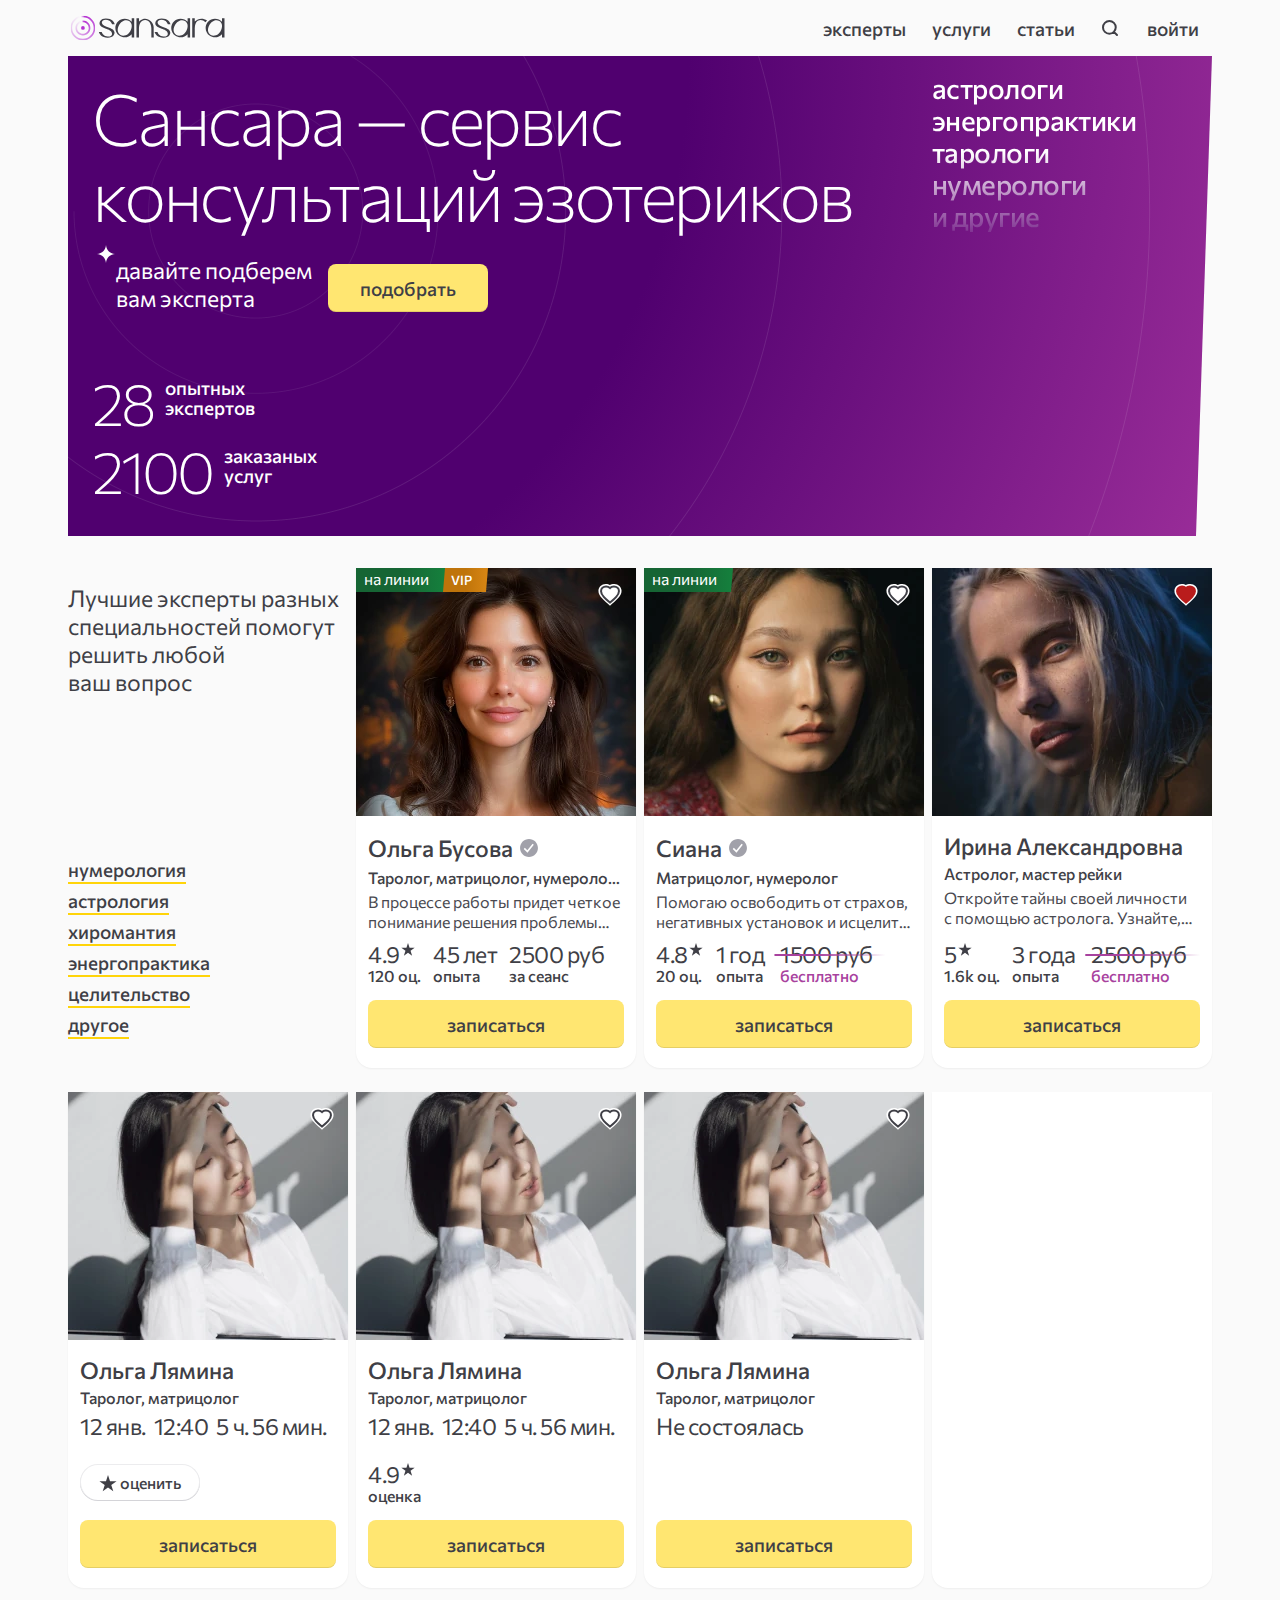
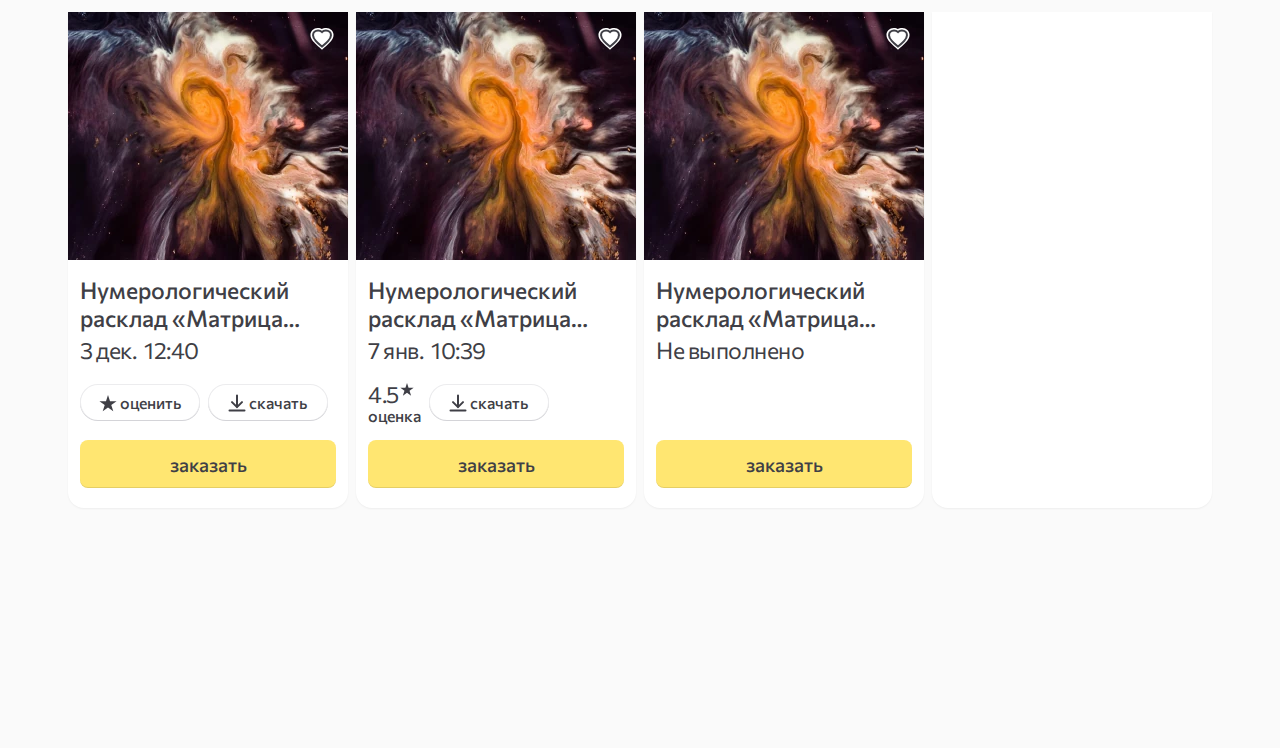
==== index.html @ cf4a1676 "Stable" ====
<!DOCTYPE html>
<html lang="ru">

<head>
  <meta charset="UTF-8">
  <meta name="viewport" content="width=device-width, initial-scale=1.0">
  <title>Sansara</title>
  <link rel="icon" type="image/x-icon" href="favicon.png" />
  <link rel="preload" href="fonts/commissioner_cyrillic-latin_200.woff2" as="font" type="font/woff2"
    crossorigin>
  <link rel="preload" href="fonts/commissioner_cyrillic-latin_300.woff2" as="font" type="font/woff2"
    crossorigin>
  <link rel="preload" href="fonts/commissioner_cyrillic-latin_400.woff2" as="font" type="font/woff2"
    crossorigin>
  <link rel="preload" href="fonts/commissioner_cyrillic-latin_500.woff2" as="font" type="font/woff2"
    crossorigin>
  <style media="all">
    @font-face {
      font-display: swap;
      font-family: "Commissioner";
      font-style: normal;
      font-weight: 200;
      src: url("fonts/commissioner_cyrillic-latin_200.woff2") format('woff2');
      text-rendering: optimizeLegibility;
    }

    @font-face {
      font-display: swap;
      font-family: "Commissioner";
      font-style: normal;
      font-weight: 300;
      src: url("fonts/commissioner_cyrillic-latin_300.woff2") format('woff2');
      text-rendering: optimizeLegibility;
    }

    @font-face {
      font-display: swap;
      font-family: "Commissioner";
      font-style: normal;
      font-weight: 400;
      src: url("fonts/commissioner_cyrillic-latin_400.woff2") format('woff2');
      text-rendering: optimizeLegibility;
    }

    @font-face {
      font-display: swap;
      font-family: "Commissioner";
      font-style: normal;
      font-weight: 500;
      src: url("fonts/commissioner_cyrillic-latin_500.woff2") format('woff2');
      text-rendering: optimizeLegibility;
    }
  </style>
  <link rel="stylesheet" href="css/style.css">
  <link rel="stylesheet" href="css/utils.css">
  <link rel="stylesheet" href="css/modal.css">
  <link rel="stylesheet" href="css/page-index.css?v0.0.8">
</head>

<body class="page-index">
  <header class="header bg-fafafa">
    <div class="wrapper">
      <a class="logo logo--size-m" href="/" aria-label="На главную страницу">
        <svg width="386" height="72" viewBox="0 0 386 72" fill="none"
          xmlns="http://www.w3.org/2000/svg" aria-hidden="true">
          <foreignObject x="6" y="6" width="60" height="60" clip-path="url(#clip)">
            <div
              style="background-image: conic-gradient(from 350deg, rgba(255, 255, 255, 0), #B532D2 5%, rgba(255, 255, 255, 0) 100%);width: 100%;height: 100%;"
              xmlns="http://www.w3.org/1999/xhtml"></div>
          </foreignObject>
          <g class="sign">
            <clipPath id="clip">
              <path
                d="M36 22.07C28.268 22.07 22 28.338 22 36.07C22 43.802 28.268 50.07 36 50.07C43.732 50.07 50 43.802 50 36.07C50 28.338 43.732 22.07 36 22.07ZM18 36.07C18 26.1289 26.0589 18.07 36 18.07C45.9411 18.07 54 26.1289 54 36.07C54 46.0111 45.9411 54.07 36 54.07C26.0589 54.07 18 46.0111 18 36.07Z"
                fill="url(#paint0_angular_5142_13630)" />
              <path
                d="M36 10.07C21.6406 10.07 10 21.7106 10 36.07C10 50.4294 21.6406 62.07 36 62.07C50.3594 62.07 62 50.4294 62 36.07C62 21.7106 50.3594 10.07 36 10.07ZM6 36.07C6 19.5015 19.4315 6.07001 36 6.07001C52.5685 6.07001 66 19.5015 66 36.07C66 52.6385 52.5685 66.07 36 66.07C19.4315 66.07 6 52.6385 6 36.07Z" />
            </clipPath>
            <circle cx="36" cy="36" r="4.5" fill="#B532D2" />
          </g>
          <g class="label">
            <path
              d="M92.898 33C101.598 36.2 111.998 39 112.198 46.9C112.298 50.9 109.898 59.2 96.198 59.5C81.998 59.9 75.998 51.9 74.498 46.1H81.298C83.098 50.3 86.898 57.1 96.298 56.8C103.598 56.6 106.398 54 106.298 49.8C106.149 42.7787 97.1443 39.8488 91.598 38C83.998 35.3 76.198 32.3 76.098 25.4C75.998 21.4 78.198 13 91.398 13C106.198 13 111.798 21.3 112.798 27.4H106.398C105.998 26 103.398 16 90.998 16C85.698 16 81.598 19 81.598 22.4C81.598 26.8 84.798 29.8 92.798 33C92.798 33 92.798 33 92.898 33Z" />
            <path
              d="M153.702 12.7H159.702V59H153.702V51.1C149.502 55.8 143.502 58.8 136.702 58.8C132.019 58.8 127.351 57.3117 123.602 54.5C117.902 50.5 114.202 43.8 114.202 36.2C114.202 23.8 124.302 13.7 136.702 13.7C143.25 13.7 149.4 16.5603 153.702 21.4V12.7ZM150.202 43.8C155.602 34.6 155.395 24.4037 147.202 19.4C143.459 17.1145 138.509 17.0974 134.502 18.7C130.102 20.5 126.202 24 123.602 28.6C118.202 37.9 118.374 48.0779 126.602 53.1C130.433 55.4382 135.196 55.3208 139.302 53.7C143.702 52 147.602 48.4 150.202 43.8Z" />
            <path
              d="M171.181 59H165.181V12.8H171.381V20.6C171.381 20.6 176.981 13.7 186.281 13.7C195.581 13.7 206.681 22.7 206.681 34.1C206.681 45.4 207.081 59 207.081 59H201.081C201.081 59 201.081 48.8 201.081 37.7C201.081 26.7 195.781 16.8 186.081 16.8C176.381 16.8 171.181 25.7 171.181 38.5C171.181 51.3 171.181 59 171.181 59Z" />
            <path
              d="M227.425 33C236.125 36.2 246.525 39 246.725 46.9C246.825 50.9 244.425 59.2 230.725 59.5C216.525 59.9 210.525 51.9 209.025 46.1H215.825C217.625 50.3 221.425 57.1 230.825 56.8C238.125 56.6 240.925 54 240.825 49.8C240.676 42.7788 231.672 39.8488 226.125 38C218.525 35.3 210.725 32.3 210.625 25.4C210.525 21.4 212.725 13 225.925 13C240.725 13 246.325 21.3 247.325 27.4H240.925C240.525 26 237.925 16 225.525 16C220.225 16 216.125 19 216.125 22.4C216.125 26.8 219.325 29.8 227.325 33C227.325 33 227.325 33 227.425 33Z" />
            <path
              d="M335.508 18.1L331.308 22.3C326.272 16.8768 319.42 15.3073 313.308 18.8C313.308 18.8 306.708 21.7 305.808 36.5V59H299.708V12.8H305.808V20.6C313.663 12.7446 325.143 10.8776 335.508 18.1Z" />
            <path
              d="M288.563 12.7H294.563V59H288.563V51.1C284.363 55.8 278.363 58.8 271.563 58.8C266.88 58.8 262.212 57.3117 258.463 54.5C252.763 50.5 249.063 43.8 249.063 36.2C249.063 23.8 259.163 13.7 271.563 13.7C278.111 13.7 284.261 16.5603 288.563 21.4V12.7ZM285.063 43.8C290.463 34.6 290.256 24.4037 282.063 19.4C278.32 17.1145 273.369 17.0974 269.363 18.7C264.963 20.5 261.063 24 258.463 28.6C253.063 37.9 253.235 48.0779 261.463 53.1C265.293 55.4382 270.057 55.3208 274.163 53.7C278.563 52 282.463 48.4 285.063 43.8Z" />
            <path
              d="M371.534 12.7H377.534V59H371.534V51.1C367.334 55.8 361.334 58.8 354.534 58.8C349.85 58.8 345.183 57.3117 341.434 54.5C335.734 50.5 332.034 43.8 332.034 36.2C332.034 23.8 342.134 13.7 354.534 13.7C361.082 13.7 367.232 16.5603 371.534 21.4V12.7ZM368.034 43.8C373.434 34.6 373.227 24.4037 365.034 19.4C361.291 17.1145 356.34 17.0974 352.334 18.7C347.934 20.5 344.034 24 341.434 28.6C336.034 37.9 336.206 48.0779 344.434 53.1C348.264 55.4382 353.028 55.3208 357.134 53.7C361.534 52 365.434 48.4 368.034 43.8Z" />
          </g>
        </svg>
      </a>
      <a href="#" class="menu-hamburger">
        <svg class="menu-hamburger__icon menu-hamburger__icon_open" width="24" height="24"
          viewBox="0 0 24 24" fill="none" xmlns="http://www.w3.org/2000/svg">
          <path d="M4 12H20M4 5H18M4 19H16" stroke="#3F3F46" stroke-width="2"
            stroke-linecap="round"></path>
        </svg>
        <svg class="menu-hamburger__icon menu-hamburger__icon_close" width="24" height="24"
          viewBox="0 0 24 24" fill="none" xmlns="http://www.w3.org/2000/svg">
          <path d="M6 6L12 12M18 18L12 12M12 12L18 6M12 12L6 18" stroke="white" stroke-width="1.8"
            stroke-linecap="round"></path>
        </svg>
        <span>меню</span>
      </a>
      <nav class="nav">
        <span class="nav__close">
          меню
        </span>
        <ul class="menu">
          <li class="menu__item"><a href="experts" class="menu__link">эксперты</a>
          </li>
          <li class="menu__item"><a href="services" class="menu__link">услуги</a></li>
          <li class="menu__item"><a href="articles" class="menu__link">статьи</a></li>
          <li class="menu__item">
            <a href="#" class="menu__link menu__link_icon search-modal-open">
              <svg class="menu__icon menu__icon_desktop" width="24" height="24" viewBox="0 0 24 24"
                fill="none" xmlns="http://www.w3.org/2000/svg">
                <path
                  d="M19 19L15.8828 15.8828M15.8828 15.8828C17.0365 14.7292 17.75 13.1354 17.75 11.375C17.75 7.85418 14.8958 5 11.375 5C7.85418 5 5 7.85418 5 11.375C5 14.8958 7.85418 17.75 11.375 17.75C13.1354 17.75 14.7292 17.0365 15.8828 15.8828Z"
                  stroke="#3F3F46" stroke-width="2" stroke-linecap="round"></path>
              </svg>
              <svg class="menu__icon menu__icon_mobile" width="23" height="23" viewBox="0 0 23 23"
                fill="none" xmlns="http://www.w3.org/2000/svg">
                <path
                  d="M21 21L16.7432 16.7432M16.7432 16.7432C18.3061 15.1803 19.2727 13.0212 19.2727 10.6364C19.2727 5.86663 15.4061 2 10.6364 2C5.86663 2 2 5.86663 2 10.6364C2 15.4061 5.86663 19.2727 10.6364 19.2727C13.0212 19.2727 15.1803 18.3061 16.7432 16.7432Z"
                  stroke="white" stroke-width="2.5" stroke-linecap="round"></path>
              </svg>
            </a>
          </li>
          <li class="menu__item">
            <a href="cabinet" class="menu__link">
              войти
            </a>
          </li>
        </ul>
      </nav>
    </div>
  </header>

  <main style="padding-block-end: 12.5rem;">
    <div class="bg-fafafa">
      <div class="wrapper">
        <section class="showcase-one showcase-one--fit-1">
          <h1 class="showcase-one_title">
            Сансара&nbsp;— сервис консультаций эзотериков
          </h1>
          <ul class="showcase-one_speciality">
            <li>астро&shy;логи</li>
            <li>энер&shy;го&shy;прак&shy;тики</li>
            <li>тарологи</li>
            <li>нумерологи</li>
            <li>и&nbsp;другие</li>
          </ul>
          <div class="showcase-one_cta">
            <p class="showcase-one_cta-label">
              <span>
                <svg class="showcase-one_cta-icon" width="20" height="20" viewBox="0 0 20 20"
                  fill="none" xmlns="http://www.w3.org/2000/svg" aria-hidden="true">
                  <path
                    d="M19 10C13.6 10.6 10.6 13.6 10 19C9.4 13.6 6.4 10.6 1 10C6.4 9.4 9.4 6.4 10 1C10.6 6.4 13.6 9.4 19 10Z"
                    fill="currentColor" />
                </svg>
                давайте
              </span> подберем<br> вам эксперта
            </p>
            <button class="button-primary button-primary_s showcase-one_cta-btn">
              <span>Подобрать</span>
            </button>
          </div>
          <ul class="showcase-one_features">
            <li class="showcase-one_features-item">
              <span class="showcase-one_features-number">
                28
              </span>
              <span class="showcase-one_features-text">
                опытных<br> экспертов
              </span>
            </li>
            <li class="showcase-one_features-item">
              <span class="showcase-one_features-number">
                2100
              </span>
              <span class="showcase-one_features-text">
                заказаных<br> услуг
              </span>
            </li>
          </ul>
          <div class="showcase-one_chat" aria-hidden="true">
            <div class="chat-unit">
              <div class="chat-unit_item chat-unit_item--left chat-unit_item--animated">
                <img class="avatar-one avatar-one--m chat-unit_user"
                  src="/assets/images/avatars/avatar-3.jpg" width="182" height="182"
                  alt="Аватар клиента">
                <div class="chat-unit_bubble">
                  <p class="chat-unit_bubble-text">
                    Мне почти 40&nbsp;лет, а&nbsp;я&nbsp;все еще одна, что&nbsp;бы я ни&nbsp;делала,
                    хотя очень хочу семью и&nbsp;детей. Со&nbsp;мной что&zwj;-&zwj;то не&nbsp;так?
                  </p>
                  <svg class="chat-unit_bubble-tail" width="16" height="26" viewBox="0 0 16 26"
                    xmlns="http://www.w3.org/2000/svg">
                    <path
                      d="M1 23.6112C3.88159 25.133 11 26.5 15 20.8447L7 1C7 7.85304 8 21.8447 1 23.6112Z">
                    </path>
                  </svg>
                </div>
              </div>
              <div class="chat-unit_item chat-unit_item--right chat-unit_item--animated">
                <img class="avatar-one avatar-one--m chat-unit_user"
                  src="/assets/images/avatars/avatar-4.jpg" width="182" height="182"
                  alt="Аватар эксперта">
                <div class="chat-unit_bubble">
                  <p class="chat-unit_bubble-text">
                    Уверена, с&nbsp;вами все в&nbsp;порядке. Не&nbsp;волнуйтесь&nbsp;— вместе
                    мы&nbsp;обязательно найдем причину происходящего
                  </p>
                  <svg class="chat-unit_bubble-tail" width="16" height="26" viewBox="0 0 16 26"
                    xmlns="http://www.w3.org/2000/svg">
                    <path
                      d="M15 23.6112C12.1184 25.133 5 26.5 1 20.8447L9 1C9 7.85304 8 21.8447 15 23.6112Z">
                    </path>
                  </svg>
                </div>
              </div>
            </div>
          </div>
        </section>
      </div>
    </div>

    <div class="bg-fafafa" id="experts">
      <div class="wrapper">
        <section class="page-index_listing-one">
          <!-- <header class="grid__item grid__item_about"> -->
          <header class="caption-one page-index_listing-one-caption">
            <!-- <h2>
              <a href="experts" class="grid__title">
                Эксперты
              </a>
            </h2> -->
            <h2 class="caption-one_title">
              Лучшие эксперты разных специальностей помогут решить любой ваш&nbsp;вопрос
            </h2>
            <nav class="caption-one_summary">
              <!-- <ul class="grid__links"> -->
              <ul class="caption-one_summary-list">
                <li><a class="link-one link-one_s" href="/experts?direction=1">Нумерология</a></li>
                <li><a class="link-one link-one_s" href="/experts?direction=3">Астрология</a></li>
                <li><a class="link-one link-one_s" href="/experts?direction=4">Хиромантия</a></li>
                <li><a class="link-one link-one_s" href="/experts?direction=6">Энергопрактика</a>
                </li>
                <li><a class="link-one link-one_s" href="/experts?direction=8">Целительство</a></li>
                <li><a class="link-one link-one_s" href="/experts?direction=7">Другое</a></li>
              </ul>
            </nav>
          </header>
          <article class="card-one card-one--fit-one">
            <div class="card-one_head">
              <a class="card-one_avatar" href="#"
                aria-label="Перейти в профиль эксперта Татьяна Золотухина">
                <picture class="card-one_avatar-pic" aria-hidden="true">
                  <source
                    srcset="storage/uploads/experts/public/124/avatar/280.webp, storage/uploads/experts/public/124/avatar/560@2x.webp 2x"
                    type="image/webp">
                  <img src="storage/uploads/experts/public/124/avatar/280.jpg"
                    srcset="storage/uploads/experts/public/124/avatar/560@2x.jpg 2x" width="280"
                    height="280" alt="Эксперт Имя Эксперта">
                </picture>
              </a>
              <div class="marker-set card-one_head-left">
                <span class="marker-one marker-one--size-s marker-one--theme-vip"
                  aria-label="Категория эксперта">
                  vip
                </span>
                <span class="marker-one marker-one--size-s marker-one--theme-online"
                  aria-label="Статус эксперта">
                  на линии
                </span>
              </div>
              <div class="card-one_head-right">
                <button class="js-button-fav button-fav button-fav--size-s"
                  aria-label="Добавить в избранное">
                  <svg class="button-fav_icon" width="28" height="28" viewBox="0 0 28 28"
                    fill="none" xmlns="http://www.w3.org/2000/svg">
                    <path class="outer" fill-rule="evenodd" clip-rule="evenodd"
                      d="M18.3837 4.01611C22.2362 4.01611 25.5657 7.3 25.5657 10.7059C25.5657 13.7828 24.0582 15.9752 22.2 18.1C19.7645 20.8849 16.7894 23.2845 13.9997 25.7C11.2099 23.2844 8.23555 20.8851 5.8 18.1C3.94299 15.9765 2.42969 13.7837 2.42969 10.7059C2.42969 7.3 5.75654 4.01612 9.60969 4.01612C11.6151 4.01612 13.0824 4.4496 14 5.06791C14.9167 4.44913 16.3792 4.01611 18.3837 4.01611Z" />
                    <path class="inner"
                      d="M20.2142 16.7854C18.4036 18.8558 16.5964 20.3663 13.9995 22.6149C11.4025 20.3663 9.59466 18.8558 7.78412 16.7854C6.14977 14.9165 5.03223 13.3392 5.03223 11.1281C5.03223 8.50821 7.27187 6.50659 10.0902 6.50659C12.24 6.50659 13.9995 8.06037 13.9995 8.06037C13.9995 8.06037 15.5 6.50659 17.9034 6.50659C20.7218 6.50659 22.9632 8.50821 22.9632 11.1281C22.9632 13.3392 21.8485 14.9165 20.2142 16.7854Z"
                      stroke-width="2" />
                  </svg>
                </button>
              </div>
            </div>
            <div class="card-one_body">
              <div class="card-one_body-start">
                <div class="card-one_body-wrap card-one_body-wrap--fit-1">
                  <h3 class="card-one_title card-one_title--fit-1 line-clamp">
                    Ольга Бусова
                  </h3>
                  <span class="tooltip-one card-one_real">
                    <button class="noticer-one noticer-one--size-s" aria-labelledby="tooltip-real">
                      <svg class="noticer-one_icon" width="20" height="20" viewBox="0 0 20 20"
                        fill="none" xmlns="http://www.w3.org/2000/svg" aria-hidden="true">
                        <path fill-rule="evenodd" clip-rule="evenodd"
                          d="M9.99998 18.9473C14.9415 18.9473 18.9473 14.9415 18.9473 9.99998C18.9473 5.05849 14.9415 1.05261 9.99998 1.05261C5.05849 1.05261 1.05261 5.05849 1.05261 9.99998C1.05261 14.9415 5.05849 18.9473 9.99998 18.9473ZM4.71998 10.99L5.81998 9.85998L8.33998 12.32L13.59 5.81998L14.81 6.80998L8.47998 14.65L4.71998 10.99Z"
                          fill="currentColor" />
                      </svg>
                    </button>
                    <!-- <span class="tooltip-one_txt" role="tooltip" id="tooltip-real">
                      <span class="vh">Тултип: </span>
                      текст текст текст
                    </span> -->
                  </span>
                </div>
                <p class="card-one_add line-clamp">
                  Таролог, матрицолог, нумеролог и&nbsp;матрицолог
                </p>
                <p class="card-one_slogan line-clamp">
                  В&nbsp;процессе работы придет четкое понимание решения проблемы четкое понимание
                  решения проблемы
                </p>
              </div>
              <div class="card-one_body-end">
                <div class="card-one_body-wrap card-one_body-wrap--fit-2">
                  <div class="factoid-one card-one_factoid">
                    <span class="factoid-one_value factoid-one_value--one" aria-label="Рейтинг">
                      4.9
                      <svg class="factoid-one_icon factoid-one_icon--fit-one" width="16" height="16"
                        viewBox="0 0 16 16" fill="none" xmlns="http://www.w3.org/2000/svg"
                        aria-hidden="true">
                        <path
                          d="M8 1L9.5716 5.83688H14.6574L10.5429 8.82624L12.1145 13.6631L8 10.6738L3.8855 13.6631L5.4571 8.82624L1.3426 5.83688H6.4284L8 1Z"
                          fill="currentColor" />
                      </svg>
                    </span>
                    <span class="factoid-one_label" aria-label="Оценок">
                      120
                      <span aria-hidden="true">оц.</span>
                    </span>
                  </div>
                  <div class="factoid-one card-one_factoid">
                    <span class="factoid-one_value">45 лет</span>
                    <span class="factoid-one_label">опыта</span>
                  </div>
                  <div class="factoid-one card-one_factoid">
                    <span class="factoid-one_value" aria-label="Рублей">
                      2500
                      <span aria-hidden="true">руб</span>
                    </span>
                    <span class="factoid-one_label">за сеанс</span>
                  </div>
                </div>
                <button class="button-primary button-primary_s card-one_btn-primary">
                  Записаться
                </button>
              </div>
            </div>
          </article>
          <article class="card-one card-one--fit-one">
            <div class="card-one_head">
              <a class="card-one_avatar" href="#" aria-label="Перейти в профиль эксперта Сиана">
                <picture class="card-one_avatar-pic" aria-hidden="true">
                  <source
                    srcset="storage/uploads/experts/public/125/avatar/280.webp, storage/uploads/experts/public/125/avatar/560@2x.webp 2x"
                    type="image/webp">
                  <img src="storage/uploads/experts/public/125/avatar/280.jpg"
                    srcset="storage/uploads/experts/public/125/avatar/560@2x.jpg 2x" width="280"
                    height="280" alt="Эксперт Имя Эксперта">
                </picture>
              </a>
              <div class="marker-set card-one_head-left">
                <span class="marker-one marker-one--size-s marker-one--theme-online"
                  aria-label="Статус эксперта">
                  на линии
                </span>
              </div>
              <div class="card-one_head-right">
                <button class="js-button-fav button-fav button-fav--size-s"
                  aria-label="Добавить в избранное">
                  <svg class="button-fav_icon" width="28" height="28" viewBox="0 0 28 28"
                    fill="none" xmlns="http://www.w3.org/2000/svg">
                    <path class="outer" fill-rule="evenodd" clip-rule="evenodd"
                      d="M18.3837 4.01611C22.2362 4.01611 25.5657 7.3 25.5657 10.7059C25.5657 13.7828 24.0582 15.9752 22.2 18.1C19.7645 20.8849 16.7894 23.2845 13.9997 25.7C11.2099 23.2844 8.23555 20.8851 5.8 18.1C3.94299 15.9765 2.42969 13.7837 2.42969 10.7059C2.42969 7.3 5.75654 4.01612 9.60969 4.01612C11.6151 4.01612 13.0824 4.4496 14 5.06791C14.9167 4.44913 16.3792 4.01611 18.3837 4.01611Z" />
                    <path class="inner"
                      d="M20.2142 16.7854C18.4036 18.8558 16.5964 20.3663 13.9995 22.6149C11.4025 20.3663 9.59466 18.8558 7.78412 16.7854C6.14977 14.9165 5.03223 13.3392 5.03223 11.1281C5.03223 8.50821 7.27187 6.50659 10.0902 6.50659C12.24 6.50659 13.9995 8.06037 13.9995 8.06037C13.9995 8.06037 15.5 6.50659 17.9034 6.50659C20.7218 6.50659 22.9632 8.50821 22.9632 11.1281C22.9632 13.3392 21.8485 14.9165 20.2142 16.7854Z"
                      stroke-width="2" />
                  </svg>
                </button>
              </div>
            </div>
            <div class="card-one_body">
              <div class="card-one_body-start">
                <div class="card-one_body-wrap card-one_body-wrap--fit-1">
                  <h3 class="card-one_title card-one_title--fit-1 line-clamp">
                    Сиана
                  </h3>
                  <span class="tooltip-one card-one_real">
                    <button class="noticer-one noticer-one--size-s" aria-labelledby="tooltip-real">
                      <svg class="noticer-one_icon" width="20" height="20" viewBox="0 0 20 20"
                        fill="none" xmlns="http://www.w3.org/2000/svg" aria-hidden="true">
                        <path fill-rule="evenodd" clip-rule="evenodd"
                          d="M9.99998 18.9473C14.9415 18.9473 18.9473 14.9415 18.9473 9.99998C18.9473 5.05849 14.9415 1.05261 9.99998 1.05261C5.05849 1.05261 1.05261 5.05849 1.05261 9.99998C1.05261 14.9415 5.05849 18.9473 9.99998 18.9473ZM4.71998 10.99L5.81998 9.85998L8.33998 12.32L13.59 5.81998L14.81 6.80998L8.47998 14.65L4.71998 10.99Z"
                          fill="currentColor" />
                      </svg>
                    </button>
                    <!-- <span class="tooltip-one_txt" role="tooltip" id="tooltip-real">
                      <span class="vh">Тултип: </span>
                      текст текст текст
                    </span> -->
                  </span>
                </div>
                <p class="card-one_add line-clamp">
                  Матрицолог, нумеролог
                </p>
                <p class="card-one_slogan line-clamp">
                  Помогаю освободить от&nbsp;страхов, негативных установок и&nbsp;исцелить свои
                  энергетические и&nbsp;физическое тела
                </p>
              </div>
              <div class="card-one_body-end">
                <div class="card-one_body-wrap card-one_body-wrap--fit-2">
                  <div class="factoid-one card-one_factoid">
                    <span class="factoid-one_value factoid-one_value--one" aria-label="Рейтинг">
                      4.8
                      <svg class="factoid-one_icon factoid-one_icon--fit-one" width="16" height="16"
                        viewBox="0 0 16 16" fill="none" xmlns="http://www.w3.org/2000/svg"
                        aria-hidden="true">
                        <path
                          d="M8 1L9.5716 5.83688H14.6574L10.5429 8.82624L12.1145 13.6631L8 10.6738L3.8855 13.6631L5.4571 8.82624L1.3426 5.83688H6.4284L8 1Z"
                          fill="currentColor" />
                      </svg>
                    </span>
                    <span class="factoid-one_label" aria-label="Оценок">
                      20
                      <span aria-hidden="true">оц.</span>
                    </span>
                  </div>
                  <div class="factoid-one card-one_factoid">
                    <span class="factoid-one_value">1 год</span>
                    <span class="factoid-one_label">опыта</span>
                  </div>
                  <div class="factoid-one factoid-one--free card-one_factoid">
                    <s class="factoid-one_value" aria-label="Цена, рублей">
                      1500
                      <span aria-hidden="true">руб</span>
                    </s>
                    <span class="factoid-one_label">бесплатно</span>
                  </div>
                </div>
                <button
                  class="button-primary button-primary_s card-one_btn-primary">Записаться</button>
              </div>
            </div>
          </article>
          <article class="card-one card-one--fit-one">
            <div class="card-one_head">
              <a class="card-one_avatar" href="#"
                aria-label="Перейти в профиль эксперта Татьяна Золотухина">
                <picture class="card-one_avatar-pic" aria-hidden="true">
                  <source
                    srcset="storage/uploads/experts/public/126/avatar/280.webp, storage/uploads/experts/public/126/avatar/560@2x.webp 2x"
                    type="image/webp">
                  <img src="storage/uploads/experts/public/126/avatar/280.jpg"
                    srcset="storage/uploads/experts/public/126/avatar/560@2x.jpg 2x" width="280"
                    height="280" alt="Эксперт Имя Эксперта">
                </picture>
              </a>
              <!-- <div class="marker-set card-one_head-left">
                <span class="marker-one marker-one--theme-offline marker-one--size-s"
                  aria-label="Статус эксперта">
                  оффлайн
                </span>
              </div> -->
              <div class="card-one_head-right">
                <button class="js-button-fav button-fav button-fav--size-s is-active"
                  aria-label="Добавить в избранное">
                  <svg class="button-fav_icon" width="28" height="28" viewBox="0 0 28 28"
                    fill="none" xmlns="http://www.w3.org/2000/svg">
                    <path class="outer" fill-rule="evenodd" clip-rule="evenodd"
                      d="M18.3837 4.01611C22.2362 4.01611 25.5657 7.3 25.5657 10.7059C25.5657 13.7828 24.0582 15.9752 22.2 18.1C19.7645 20.8849 16.7894 23.2845 13.9997 25.7C11.2099 23.2844 8.23555 20.8851 5.8 18.1C3.94299 15.9765 2.42969 13.7837 2.42969 10.7059C2.42969 7.3 5.75654 4.01612 9.60969 4.01612C11.6151 4.01612 13.0824 4.4496 14 5.06791C14.9167 4.44913 16.3792 4.01611 18.3837 4.01611Z" />
                    <path class="inner"
                      d="M20.2142 16.7854C18.4036 18.8558 16.5964 20.3663 13.9995 22.6149C11.4025 20.3663 9.59466 18.8558 7.78412 16.7854C6.14977 14.9165 5.03223 13.3392 5.03223 11.1281C5.03223 8.50821 7.27187 6.50659 10.0902 6.50659C12.24 6.50659 13.9995 8.06037 13.9995 8.06037C13.9995 8.06037 15.5 6.50659 17.9034 6.50659C20.7218 6.50659 22.9632 8.50821 22.9632 11.1281C22.9632 13.3392 21.8485 14.9165 20.2142 16.7854Z"
                      stroke-width="2" />
                  </svg>
                </button>
              </div>
            </div>
            <div class="card-one_body">
              <div class="card-one_body-start">
                <div class="card-one_body-wrap card-one_body-wrap--fit-1">
                  <h3 class="card-one_title card-one_title--fit-1 line-clamp">
                    Ирина Александровна
                  </h3>
                </div>
                <p class="card-one_add line-clamp">
                  Астролог, мастер рейки
                </p>
                <p class="card-one_slogan line-clamp">
                  Откройте тайны своей личности с&nbsp;помощью астролога. Узнайте, как звезды могут
                  повлиять на&nbsp;вашу жизнь
                </p>
              </div>
              <div class="card-one_body-end">
                <div class="card-one_body-wrap card-one_body-wrap--fit-2">
                  <div class="factoid-one card-one_factoid">
                    <span class="factoid-one_value factoid-one_value--one" aria-label="Рейтинг">
                      5
                      <svg class="factoid-one_icon factoid-one_icon--fit-one" width="16" height="16"
                        viewBox="0 0 16 16" fill="none" xmlns="http://www.w3.org/2000/svg"
                        aria-hidden="true">
                        <path
                          d="M8 1L9.5716 5.83688H14.6574L10.5429 8.82624L12.1145 13.6631L8 10.6738L3.8855 13.6631L5.4571 8.82624L1.3426 5.83688H6.4284L8 1Z"
                          fill="currentColor" />
                      </svg>
                    </span>
                    <span class="factoid-one_label" aria-label="Оценок">
                      1.6k
                      <span aria-hidden="true">оц.</span>
                    </span>
                  </div>
                  <div class="factoid-one card-one_factoid">
                    <span class="factoid-one_value">3 года</span>
                    <span class="factoid-one_label">опыта</span>
                  </div>
                  <div class="factoid-one factoid-one--free card-one_factoid">
                    <s class="factoid-one_value" aria-label="Цена, рублей">
                      2500
                      <span aria-hidden="true">руб</span>
                    </s>
                    <span class="factoid-one_label">бесплатно</span>
                  </div>
                </div>
                <button
                  class="button-primary button-primary_s card-one_btn-primary">Записаться</button>
              </div>
            </div>
          </article>
          <article class="card-one card-one--fit-one">
            <div class="card-one_head">
              <a class="card-one_avatar" href="#"
                aria-label="Перейти в профиль эксперта Татьяна Золотухина">
                <picture class="card-one_avatar-pic" aria-hidden="true">
                  <source
                    srcset="storage/uploads/experts/public/127/avatar/280.webp, storage/uploads/experts/public/127/avatar/560@2x.webp 2x"
                    type="image/webp">
                  <img src="storage/uploads/experts/public/127/avatar/280.jpg"
                    srcset="storage/uploads/experts/public/127/avatar/560@2x.jpg 2x" width="280"
                    height="280" alt="Эксперт Имя Эксперта">
                </picture>
              </a>
              <div class="card-one_head-right">
                <button class="js-button-fav button-fav button-fav--size-s"
                  aria-label="Добавить в избранное">
                  <svg class="button-fav_icon" width="28" height="28" viewBox="0 0 28 28"
                    fill="none" xmlns="http://www.w3.org/2000/svg">
                    <path class="outer" fill-rule="evenodd" clip-rule="evenodd"
                      d="M18.3837 4.01611C22.2362 4.01611 25.5657 7.3 25.5657 10.7059C25.5657 13.7828 24.0582 15.9752 22.2 18.1C19.7645 20.8849 16.7894 23.2845 13.9997 25.7C11.2099 23.2844 8.23555 20.8851 5.8 18.1C3.94299 15.9765 2.42969 13.7837 2.42969 10.7059C2.42969 7.3 5.75654 4.01612 9.60969 4.01612C11.6151 4.01612 13.0824 4.4496 14 5.06791C14.9167 4.44913 16.3792 4.01611 18.3837 4.01611Z" />
                    <path class="inner"
                      d="M20.2142 16.7854C18.4036 18.8558 16.5964 20.3663 13.9995 22.6149C11.4025 20.3663 9.59466 18.8558 7.78412 16.7854C6.14977 14.9165 5.03223 13.3392 5.03223 11.1281C5.03223 8.50821 7.27187 6.50659 10.0902 6.50659C12.24 6.50659 13.9995 8.06037 13.9995 8.06037C13.9995 8.06037 15.5 6.50659 17.9034 6.50659C20.7218 6.50659 22.9632 8.50821 22.9632 11.1281C22.9632 13.3392 21.8485 14.9165 20.2142 16.7854Z"
                      stroke-width="2" />
                  </svg>
                </button>
              </div>
            </div>
            <div class="card-one_body">
              <div class="card-one_body-start">
                <div class="card-one_body-wrap card-one_body-wrap--fit-1">
                  <h3 class="card-one_title card-one_title--fit-1 line-clamp">
                    Ольга Лямина
                  </h3>
                </div>
                <p class="card-one_add line-clamp">
                  Таролог, матрицолог
                </p>
                <div class="card-one_body-wrap card-one_body-wrap--fit-3">
                  <div class="factoid-one card-one_factoid">
                    <span class="factoid-one_value" aria-label="Дата">
                      12 янв.
                    </span>
                  </div>
                  <div class="factoid-one card-one_factoid">
                    <span class="factoid-one_value" aria-label="Начало">
                      12:40
                    </span>
                  </div>
                  <div class="factoid-one card-one_factoid">
                    <span class="factoid-one_value" aria-label="Длительность">
                      5 ч. 56 мин.
                    </span>
                  </div>
                </div>
              </div>
              <div class="card-one_body-end">
                <div class="card-one_body-wrap card-one_body-wrap--fit-4">
                  <button class="button-one button-one--size-s card-one_btn-secondary">
                    <svg class="button-one_icon" width="24" height="24" viewBox="0 0 24 24"
                      fill="none" xmlns="http://www.w3.org/2000/svg">
                      <path
                        d="M12 4L14.0206 10.2188H20.5595L15.2694 14.0623L17.2901 20.2812L12 16.4377L6.70993 20.2812L8.73056 14.0623L3.44049 10.2188H9.97937L12 4Z"
                        fill="currentColor" />
                    </svg>
                    <span>Оценить</span>
                  </button>
                </div>
                <button
                  class="button-primary button-primary_s card-one_btn-primary">Записаться</button>
              </div>
            </div>
          </article>
          <article class="card-one card-one--fit-one">
            <div class="card-one_head">
              <a class="card-one_avatar" href="#"
                aria-label="Перейти в профиль эксперта Татьяна Золотухина">
                <picture class="card-one_avatar-pic" aria-hidden="true">
                  <source
                    srcset="storage/uploads/experts/public/127/avatar/280.webp, storage/uploads/experts/public/127/avatar/560@2x.webp 2x"
                    type="image/webp">
                  <img src="storage/uploads/experts/public/127/avatar/280.jpg"
                    srcset="storage/uploads/experts/public/127/avatar/560@2x.jpg 2x" width="280"
                    height="280" alt="Эксперт Имя Эксперта">
                </picture>
              </a>
              <div class="card-one_head-right">
                <button class="js-button-fav button-fav button-fav--size-s"
                  aria-label="Добавить в избранное">
                  <svg class="button-fav_icon" width="28" height="28" viewBox="0 0 28 28"
                    fill="none" xmlns="http://www.w3.org/2000/svg">
                    <path class="outer" fill-rule="evenodd" clip-rule="evenodd"
                      d="M18.3837 4.01611C22.2362 4.01611 25.5657 7.3 25.5657 10.7059C25.5657 13.7828 24.0582 15.9752 22.2 18.1C19.7645 20.8849 16.7894 23.2845 13.9997 25.7C11.2099 23.2844 8.23555 20.8851 5.8 18.1C3.94299 15.9765 2.42969 13.7837 2.42969 10.7059C2.42969 7.3 5.75654 4.01612 9.60969 4.01612C11.6151 4.01612 13.0824 4.4496 14 5.06791C14.9167 4.44913 16.3792 4.01611 18.3837 4.01611Z" />
                    <path class="inner"
                      d="M20.2142 16.7854C18.4036 18.8558 16.5964 20.3663 13.9995 22.6149C11.4025 20.3663 9.59466 18.8558 7.78412 16.7854C6.14977 14.9165 5.03223 13.3392 5.03223 11.1281C5.03223 8.50821 7.27187 6.50659 10.0902 6.50659C12.24 6.50659 13.9995 8.06037 13.9995 8.06037C13.9995 8.06037 15.5 6.50659 17.9034 6.50659C20.7218 6.50659 22.9632 8.50821 22.9632 11.1281C22.9632 13.3392 21.8485 14.9165 20.2142 16.7854Z"
                      stroke-width="2" />
                  </svg>
                </button>
              </div>
            </div>
            <div class="card-one_body">
              <div class="card-one_body-start">
                <div class="card-one_body-wrap card-one_body-wrap--fit-1">
                  <h3 class="card-one_title card-one_title--fit-1 line-clamp">
                    Ольга Лямина
                  </h3>
                </div>
                <p class="card-one_add line-clamp">
                  Таролог, матрицолог
                </p>
                <div class="card-one_body-wrap card-one_body-wrap--fit-3">
                  <div class="factoid-one card-one_factoid">
                    <span class="factoid-one_value" aria-label="Дата">
                      12 янв.
                    </span>
                  </div>
                  <div class="factoid-one card-one_factoid">
                    <span class="factoid-one_value" aria-label="Начало">
                      12:40
                    </span>
                  </div>
                  <div class="factoid-one card-one_factoid">
                    <span class="factoid-one_value" aria-label="Длительность">
                      5 ч. 56 мин.
                    </span>
                  </div>
                </div>
              </div>
              <div class="card-one_body-end">
                <div class="card-one_body-wrap card-one_body-wrap--fit-2">
                  <div class="factoid-one card-one_factoid">
                    <span class="factoid-one_value factoid-one_value--one" aria-label="Рейтинг">
                      4.9
                      <svg class="factoid-one_icon factoid-one_icon--fit-one" width="16" height="16"
                        viewBox="0 0 16 16" fill="none" xmlns="http://www.w3.org/2000/svg"
                        aria-hidden="true">
                        <path
                          d="M8 1L9.5716 5.83688H14.6574L10.5429 8.82624L12.1145 13.6631L8 10.6738L3.8855 13.6631L5.4571 8.82624L1.3426 5.83688H6.4284L8 1Z"
                          fill="currentColor" />
                      </svg>
                    </span>
                    <span class="factoid-one_label" aria-hidden="true">
                      оценка
                    </span>
                  </div>
                </div>
                <button
                  class="button-primary button-primary_s card-one_btn-primary">Записаться</button>
              </div>
            </div>
          </article>
          <article class="card-one card-one--fit-one">
            <div class="card-one_head">
              <a class="card-one_avatar" href="#"
                aria-label="Перейти в профиль эксперта Татьяна Золотухина">
                <picture class="card-one_avatar-pic" aria-hidden="true">
                  <source
                    srcset="storage/uploads/experts/public/127/avatar/280.webp, storage/uploads/experts/public/127/avatar/560@2x.webp 2x"
                    type="image/webp">
                  <img src="storage/uploads/experts/public/127/avatar/280.jpg"
                    srcset="storage/uploads/experts/public/127/avatar/560@2x.jpg 2x" width="280"
                    height="280" alt="Эксперт Имя Эксперта">
                </picture>
              </a>
              <div class="card-one_head-right">
                <button class="js-button-fav button-fav button-fav--size-s"
                  aria-label="Добавить в избранное">
                  <svg class="button-fav_icon" width="28" height="28" viewBox="0 0 28 28"
                    fill="none" xmlns="http://www.w3.org/2000/svg">
                    <path class="outer" fill-rule="evenodd" clip-rule="evenodd"
                      d="M18.3837 4.01611C22.2362 4.01611 25.5657 7.3 25.5657 10.7059C25.5657 13.7828 24.0582 15.9752 22.2 18.1C19.7645 20.8849 16.7894 23.2845 13.9997 25.7C11.2099 23.2844 8.23555 20.8851 5.8 18.1C3.94299 15.9765 2.42969 13.7837 2.42969 10.7059C2.42969 7.3 5.75654 4.01612 9.60969 4.01612C11.6151 4.01612 13.0824 4.4496 14 5.06791C14.9167 4.44913 16.3792 4.01611 18.3837 4.01611Z" />
                    <path class="inner"
                      d="M20.2142 16.7854C18.4036 18.8558 16.5964 20.3663 13.9995 22.6149C11.4025 20.3663 9.59466 18.8558 7.78412 16.7854C6.14977 14.9165 5.03223 13.3392 5.03223 11.1281C5.03223 8.50821 7.27187 6.50659 10.0902 6.50659C12.24 6.50659 13.9995 8.06037 13.9995 8.06037C13.9995 8.06037 15.5 6.50659 17.9034 6.50659C20.7218 6.50659 22.9632 8.50821 22.9632 11.1281C22.9632 13.3392 21.8485 14.9165 20.2142 16.7854Z"
                      stroke-width="2" />
                  </svg>
                </button>
              </div>
            </div>
            <div class="card-one_body">
              <div class="card-one_body-start">
                <div class="card-one_body-wrap card-one_body-wrap--fit-1">
                  <h3 class="card-one_title card-one_title--fit-1 line-clamp">
                    Ольга Лямина
                  </h3>
                </div>
                <p class="card-one_add line-clamp">
                  Таролог, матрицолог
                </p>
                <div class="card-one_body-wrap card-one_body-wrap--fit-3">
                  <div class="factoid-one card-one_factoid">
                    <span class="factoid-one_value" aria-label="Статус">
                      Не состоялась
                    </span>
                  </div>
                </div>
              </div>
              <div class="card-one_body-end">
                <button
                  class="button-primary button-primary_s card-one_btn-primary">Записаться</button>
              </div>
            </div>
          </article>
          <article class="card-one card-one--fit-one"></article>
          <article class="card-one card-one--fit-one">
            <div class="card-one_head">
              <a class="card-one_avatar" href="#"
                aria-label="Перейти в профиль эксперта Татьяна Золотухина">
                <picture class="card-one_avatar-pic" aria-hidden="true">
                  <source
                    srcset="storage/uploads/experts/public/127/services/280.webp, storage/uploads/experts/public/127/services/560@2x.webp 2x"
                    type="image/webp">
                  <img src="storage/uploads/experts/public/127/services/360.jpg"
                    srcset="storage/uploads/experts/public/127/services/560@2x.jpg 2x" width="280"
                    height="280" alt="Эксперт Имя Эксперта">
                </picture>
              </a>
              <!-- <div class="marker-set card-one_head-left">
              <span class="marker-one marker-one--theme-offline marker-one--size-s"
                aria-label="Статус эксперта">
                оффлайн
              </span>
            </div> -->
              <div class="card-one_head-right">
                <button class="js-button-fav button-fav button-fav--size-s"
                  aria-label="Добавить в избранное">
                  <svg class="button-fav_icon" width="28" height="28" viewBox="0 0 28 28"
                    fill="none" xmlns="http://www.w3.org/2000/svg">
                    <path class="outer" fill-rule="evenodd" clip-rule="evenodd"
                      d="M18.3837 4.01611C22.2362 4.01611 25.5657 7.3 25.5657 10.7059C25.5657 13.7828 24.0582 15.9752 22.2 18.1C19.7645 20.8849 16.7894 23.2845 13.9997 25.7C11.2099 23.2844 8.23555 20.8851 5.8 18.1C3.94299 15.9765 2.42969 13.7837 2.42969 10.7059C2.42969 7.3 5.75654 4.01612 9.60969 4.01612C11.6151 4.01612 13.0824 4.4496 14 5.06791C14.9167 4.44913 16.3792 4.01611 18.3837 4.01611Z" />
                    <path class="inner"
                      d="M20.2142 16.7854C18.4036 18.8558 16.5964 20.3663 13.9995 22.6149C11.4025 20.3663 9.59466 18.8558 7.78412 16.7854C6.14977 14.9165 5.03223 13.3392 5.03223 11.1281C5.03223 8.50821 7.27187 6.50659 10.0902 6.50659C12.24 6.50659 13.9995 8.06037 13.9995 8.06037C13.9995 8.06037 15.5 6.50659 17.9034 6.50659C20.7218 6.50659 22.9632 8.50821 22.9632 11.1281C22.9632 13.3392 21.8485 14.9165 20.2142 16.7854Z"
                      stroke-width="2" />
                  </svg>
                </button>
              </div>
            </div>
            <div class="card-one_body">
              <div class="card-one_body-start">
                <div class="card-one_body-wrap card-one_body-wrap--fit-1">
                  <h3 class="card-one_title card-one_title--fit-2 line-clamp">
                    Нумерологический расклад &laquo;Матрица судьбы&raquo;&nbsp;&mdash; разрываем
                    порочный круг кармического безбрачия
                  </h3>
                </div>
                <div class="card-one_body-wrap card-one_body-wrap--fit-5">
                  <div class="factoid-one card-one_factoid">
                    <span class="factoid-one_value" aria-label="Дата">
                      3 дек.
                    </span>
                  </div>
                  <div class="factoid-one card-one_factoid">
                    <span class="factoid-one_value" aria-label="Начало">
                      12:40
                    </span>
                  </div>
                </div>
              </div>
              <div class="card-one_body-end">
                <div class="card-one_body-wrap card-one_body-wrap--fit-4">
                  <button class="button-one button-one--size-s card-one_btn-secondary">
                    <svg class="button-one_icon" width="24" height="24" viewBox="0 0 24 24"
                      fill="none" xmlns="http://www.w3.org/2000/svg">
                      <path
                        d="M12 4L14.0206 10.2188H20.5595L15.2694 14.0623L17.2901 20.2812L12 16.4377L6.70993 20.2812L8.73056 14.0623L3.44049 10.2188H9.97937L12 4Z"
                        fill="currentColor" />
                    </svg>
                    <span>Оценить</span>
                  </button>
                  <button class="button-one button-one--size-s card-one_btn-secondary">
                    <svg class="button-one_icon" width="24" height="24" viewBox="0 0 24 24"
                      fill="none" xmlns="http://www.w3.org/2000/svg">
                      <path
                        d="M19.5 19.5H4.5M17 11.1667L12 16.1667M12 16.1667L7 11.1667M12 16.1667V4.5"
                        stroke="currentColor" stroke-width="2" stroke-linecap="round"
                        stroke-linejoin="round" />
                    </svg>
                    <span>Скачать</span>
                  </button>
                </div>
                <button
                  class="button-primary button-primary_s card-one_btn-primary">Заказать</button>
              </div>
            </div>
          </article>
          <article class="card-one card-one--fit-one">
            <div class="card-one_head">
              <a class="card-one_avatar" href="#"
                aria-label="Перейти в профиль эксперта Татьяна Золотухина">
                <picture class="card-one_avatar-pic" aria-hidden="true">
                  <source
                    srcset="storage/uploads/experts/public/127/services/280.webp, storage/uploads/experts/public/127/services/560@2x.webp 2x"
                    type="image/webp">
                  <img src="storage/uploads/experts/public/127/services/280.jpg"
                    srcset="storage/uploads/experts/public/127/services/560@2x.jpg 2x" width="280"
                    height="280" alt="Практика «Нумерологический расклад»">
                </picture>
              </a>
              <!-- <div class="marker-set card-one_head-left">
              <span class="marker-one marker-one--theme-offline marker-one--size-s"
                aria-label="Статус эксперта">
                оффлайн
              </span>
            </div> -->
              <div class="card-one_head-right">
                <button class="js-button-fav button-fav button-fav--size-s"
                  aria-label="Добавить в избранное">
                  <svg class="button-fav_icon" width="28" height="28" viewBox="0 0 28 28"
                    fill="none" xmlns="http://www.w3.org/2000/svg">
                    <path class="outer" fill-rule="evenodd" clip-rule="evenodd"
                      d="M18.3837 4.01611C22.2362 4.01611 25.5657 7.3 25.5657 10.7059C25.5657 13.7828 24.0582 15.9752 22.2 18.1C19.7645 20.8849 16.7894 23.2845 13.9997 25.7C11.2099 23.2844 8.23555 20.8851 5.8 18.1C3.94299 15.9765 2.42969 13.7837 2.42969 10.7059C2.42969 7.3 5.75654 4.01612 9.60969 4.01612C11.6151 4.01612 13.0824 4.4496 14 5.06791C14.9167 4.44913 16.3792 4.01611 18.3837 4.01611Z" />
                    <path class="inner"
                      d="M20.2142 16.7854C18.4036 18.8558 16.5964 20.3663 13.9995 22.6149C11.4025 20.3663 9.59466 18.8558 7.78412 16.7854C6.14977 14.9165 5.03223 13.3392 5.03223 11.1281C5.03223 8.50821 7.27187 6.50659 10.0902 6.50659C12.24 6.50659 13.9995 8.06037 13.9995 8.06037C13.9995 8.06037 15.5 6.50659 17.9034 6.50659C20.7218 6.50659 22.9632 8.50821 22.9632 11.1281C22.9632 13.3392 21.8485 14.9165 20.2142 16.7854Z"
                      stroke-width="2" />
                  </svg>
                </button>
              </div>
            </div>
            <div class="card-one_body">
              <div class="card-one_body-start">
                <div class="card-one_body-wrap card-one_body-wrap--fit-1">
                  <h3 class="card-one_title card-one_title--fit-2 line-clamp">
                    Нумерологический расклад &laquo;Матрица судьбы&raquo;&nbsp;&mdash; разрываем
                    порочный круг кармического безбрачия
                  </h3>
                </div>
                <div class="card-one_body-wrap card-one_body-wrap--fit-5">
                  <div class="factoid-one card-one_factoid">
                    <span class="factoid-one_value" aria-label="Дата">
                      7 янв.
                    </span>
                  </div>
                  <div class="factoid-one card-one_factoid">
                    <span class="factoid-one_value" aria-label="Начало">
                      10:39
                    </span>
                  </div>
                </div>
              </div>
              <div class="card-one_body-end">
                <div class="card-one_body-wrap card-one_body-wrap--fit-3">
                  <div class="factoid-one card-one_factoid">
                    <span class="factoid-one_value factoid-one_value--one" aria-label="Ваша оценка">
                      4.5
                      <svg class="factoid-one_icon factoid-one_icon--fit-one" width="16" height="16"
                        viewBox="0 0 16 16" fill="none" xmlns="http://www.w3.org/2000/svg"
                        aria-hidden="true">
                        <path
                          d="M8 1L9.5716 5.83688H14.6574L10.5429 8.82624L12.1145 13.6631L8 10.6738L3.8855 13.6631L5.4571 8.82624L1.3426 5.83688H6.4284L8 1Z"
                          fill="currentColor" />
                      </svg>
                    </span>
                    <span class="factoid-one_label" aria-hidden="true">
                      оценка
                    </span>
                  </div>
                  <button class="button-one button-one--size-s card-one_btn-secondary">
                    <svg class="button-one_icon" width="24" height="24" viewBox="0 0 24 24"
                      fill="none" xmlns="http://www.w3.org/2000/svg">
                      <path
                        d="M19.5 19.5H4.5M17 11.1667L12 16.1667M12 16.1667L7 11.1667M12 16.1667V4.5"
                        stroke="currentColor" stroke-width="2" stroke-linecap="round"
                        stroke-linejoin="round" />
                    </svg>
                    <span>Скачать</span>
                  </button>
                </div>
                <button
                  class="button-primary button-primary_s card-one_btn-primary">Заказать</button>
              </div>
            </div>
          </article>
          <article class="card-one card-one--fit-one">
            <div class="card-one_head">
              <a class="card-one_avatar" href="#"
                aria-label="Перейти в профиль эксперта Татьяна Золотухина">
                <picture class="card-one_avatar-pic" aria-hidden="true">
                  <source
                    srcset="storage/uploads/experts/public/127/services/280.webp, storage/uploads/experts/public/127/services/560@2x.webp 2x"
                    type="image/webp">
                  <img src="storage/uploads/experts/public/127/services/360.jpg"
                    srcset="storage/uploads/experts/public/127/services/560@2x.jpg 2x" width="280"
                    height="280" alt="Эксперт Имя Эксперта">
                </picture>
              </a>
              <!-- <div class="marker-set card-one_head-left">
              <span class="marker-one marker-one--theme-offline marker-one--size-s"
                aria-label="Статус эксперта">
                оффлайн
              </span>
            </div> -->
              <div class="card-one_head-right">
                <button class="js-button-fav button-fav button-fav--size-s"
                  aria-label="Добавить в избранное">
                  <svg class="button-fav_icon" width="28" height="28" viewBox="0 0 28 28"
                    fill="none" xmlns="http://www.w3.org/2000/svg">
                    <path class="outer" fill-rule="evenodd" clip-rule="evenodd"
                      d="M18.3837 4.01611C22.2362 4.01611 25.5657 7.3 25.5657 10.7059C25.5657 13.7828 24.0582 15.9752 22.2 18.1C19.7645 20.8849 16.7894 23.2845 13.9997 25.7C11.2099 23.2844 8.23555 20.8851 5.8 18.1C3.94299 15.9765 2.42969 13.7837 2.42969 10.7059C2.42969 7.3 5.75654 4.01612 9.60969 4.01612C11.6151 4.01612 13.0824 4.4496 14 5.06791C14.9167 4.44913 16.3792 4.01611 18.3837 4.01611Z" />
                    <path class="inner"
                      d="M20.2142 16.7854C18.4036 18.8558 16.5964 20.3663 13.9995 22.6149C11.4025 20.3663 9.59466 18.8558 7.78412 16.7854C6.14977 14.9165 5.03223 13.3392 5.03223 11.1281C5.03223 8.50821 7.27187 6.50659 10.0902 6.50659C12.24 6.50659 13.9995 8.06037 13.9995 8.06037C13.9995 8.06037 15.5 6.50659 17.9034 6.50659C20.7218 6.50659 22.9632 8.50821 22.9632 11.1281C22.9632 13.3392 21.8485 14.9165 20.2142 16.7854Z"
                      stroke-width="2" />
                  </svg>
                </button>
              </div>
            </div>
            <div class="card-one_body">
              <div class="card-one_body-start">
                <div class="card-one_body-wrap card-one_body-wrap--fit-1">
                  <h3 class="card-one_title card-one_title--fit-2 line-clamp">
                    Нумерологический расклад &laquo;Матрица судьбы&raquo;&nbsp;&mdash; разрываем
                    порочный круг кармического безбрачия
                  </h3>
                </div>
                <div class="card-one_body-wrap card-one_body-wrap--fit-5">
                  <div class="factoid-one card-one_factoid">
                    <span class="factoid-one_value" aria-label="Статус">
                      Не выполнено
                    </span>
                  </div>
                </div>
              </div>
              <div class="card-one_body-end">

                <button
                  class="button-primary button-primary_s card-one_btn-primary">Заказать</button>
              </div>
            </div>
          </article>
          <article class="card-one card-one--fit-one"></article>
        </section>
      </div>
    </div>

  </main>
  <script src="app.js"></script>
  <!-- <script src="https://cdn.jsdelivr.net/npm/@floating-ui/core@1.6.8"></script> -->
  <!-- <script src="https://cdn.jsdelivr.net/npm/@floating-ui/dom@1.6.12"></script> -->
</body>

</html>
---- css/style.css ----
:root {
  --ui-gray-50: #fafafa;
  --ui-gray-100: #f4f4f5;
  --ui-gray-150: #ececee;
  --ui-gray-200: #e4e4e7;
  --ui-gray-250: #dcdce0;
  --ui-gray-300: #d4d4d8;
  --ui-gray-350: #b1b1b9;
  --ui-gray-400: #a1a1aa;
  --ui-gray-500: #71717a;
  --ui-gray-600: #52525b;
  --ui-gray-650: #494950;
  --ui-gray-700: #3f3f46;
  --ui-gray-750: #333338;
  --ui-gray-800: #27272a;
  --ui-gray-900: #18181b;
  --ui-red-900: #7f1d1d;
  --ui-red-800: #991b1b;
  --ui-red-700: #b91c1c;
  --ui-red-600: #dc2626;
  --ui-red-500: #ef4444;
  --ui-red-400: #f87171;
  --ui-red-300: #fca5a5;
  --ui-red-200: #fecaca;
  --ui-red-100: #fee2e2;
  --ui-red-50: #fef2f2;
  --ui-yellow-900: #713f12;
  --ui-yellow-800: #854d0e;
  --ui-yellow-700: #a16207;
  --ui-yellow-600: #ca8a04;
  --ui-yellow-500: #eab308;
  --ui-yellow-400: #facc15;
  --ui-yellow-300: #fde047;
  --ui-yellow-200: #fef08a;
  --ui-yellow-100: #fef9c3;
  --ui-yellow-50: #fefce8;
  --ui-green-900: #14532d;
  --ui-green-800: #166534;
  --ui-green-700: #15803d;
  --ui-green-600: #16a34a;
  --ui-green-500: #22c55e;
  --ui-green-400: #4ade80;
  --ui-green-300: #86efac;
  --ui-green-200: #bbf7d0;
  --ui-green-100: #dcfce7;
  --ui-green-50: #f0fdf4;
  --ui-social-tw: #1da1f2;
  --ui-social-fb: #3b5998;
  --ui-social-yt: red;
  --ui-social-ok: #ee8208;
  --ui-social-vk: #2787f5;
  --ui-social-mir: #005ff9;
  --ui-social-skype: #0078ca;
  --ui-social-tlg: #0084C6;
  --ui-social-wtsp: #03b55c;
  --ui-social-viber: #574e92;
  --primary-50: #fafafa;
  --primary-100: #f0d3df;
  --primary-150: #e1b0ca;
  --primary-200: #d390ba;
  --primary-250: #c573ad;
  --primary-300: #b659a4;
  --primary-350: #a8429e;
  --primary-400: #9a2d99;
  --primary-450: #811b8c;
  --primary-500: #680c7d;
  --primary-550: #50006f;
  --primary-600: #3d005c;
  --primary-650: #2c0048;
  --primary-700: #1d0035;
  --primary-750: #2e2932;
  --accent-100: #fff4c2;
  --accent-200: #ffe671;
  --accent-300: #f5d747;
  --modal-fill: white;
  --font-family: "Commissioner", sans-serif;
  --rem-in-px: .0625rem;
  --typo-2xs-fs: calc(13*var(--rem-in-px));
  --typo-2xs-lh-s: calc(16*var(--rem-in-px));
  --typo-2xs-lh-m: calc(20*var(--rem-in-px));
  --typo-2xs-lh-l: calc(24*var(--rem-in-px));
  --typo-2xs-ps-s: 0;
  --typo-2xs-ps-m: calc(8*var(--rem-in-px));
  --typo-2xs-ps-l: calc(12*var(--rem-in-px));
  --typo-xs-fs: calc(16*var(--rem-in-px));
  --typo-xs-lh-s: calc(20*var(--rem-in-px));
  --typo-xs-lh-m: calc(24*var(--rem-in-px));
  --typo-xs-lh-l: calc(28*var(--rem-in-px));
  --typo-xs-ps-s: 0;
  --typo-xs-ps-m: calc(12*var(--rem-in-px));
  --typo-xs-ps-l: calc(16*var(--rem-in-px));
  --typo-s-fs: calc(19*var(--rem-in-px));
  --typo-s-lh-s: calc(24*var(--rem-in-px));
  --typo-s-lh-m: calc(28*var(--rem-in-px));
  --typo-s-lh-l: calc(32*var(--rem-in-px));
  --typo-s-ps-s: 0;
  --typo-s-ps-m: calc(16*var(--rem-in-px));
  --typo-s-ps-l: calc(20*var(--rem-in-px));
  --typo-m-fs: calc(23*var(--rem-in-px));
  --typo-m-lh-xs: calc(24*var(--rem-in-px));
  --typo-m-lh-s: calc(28*var(--rem-in-px));
  --typo-m-lh-m: calc(32*var(--rem-in-px));
  --typo-m-lh-l: calc(36*var(--rem-in-px));
  --typo-m-ps-s: 0;
  --typo-m-ps-m: calc(20*var(--rem-in-px));
  --typo-m-ps-l: calc(24*var(--rem-in-px));
  --typo-l-fs: calc(28*var(--rem-in-px));
  --typo-l-lh-s: calc(36*var(--rem-in-px));
  --typo-l-lh-m: calc(40*var(--rem-in-px));
  --typo-l-lh-l: calc(44*var(--rem-in-px));
  --typo-l-ps-s: 0;
  --typo-l-ps-m: calc(24*var(--rem-in-px));
  --typo-l-ps-l: calc(28*var(--rem-in-px));
  --typo-xl-fs: calc(34*var(--rem-in-px));
  --typo-xl-lh-s: calc(42*var(--rem-in-px));
  --typo-xl-lh-m: calc(48*var(--rem-in-px));
  --typo-xl-lh-l: calc(56*var(--rem-in-px));
  --typo-xl-ps-s: 0;
  --typo-xl-ps-m: calc(28*var(--rem-in-px));
  --typo-xl-ps-l: calc(36*var(--rem-in-px));
  --typo-2xl-fs: calc(41*var(--rem-in-px));
  --typo-2xl-lh-s: calc(48*var(--rem-in-px));
  --typo-2xl-lh-m: calc(56*var(--rem-in-px));
  --typo-2xl-lh-l: calc(64*var(--rem-in-px));
  --typo-2xl-ps-s: 0;
  --typo-2xl-ps-m: calc(36*var(--rem-in-px));
  --typo-2xl-ps-l: calc(44*var(--rem-in-px));
  --typo-3xl-fs: calc(49*var(--rem-in-px));
  --typo-3xl-lh-s: calc(56*var(--rem-in-px));
  --typo-3xl-lh-m: calc(64*var(--rem-in-px));
  --typo-3xl-lh-l: calc(72*var(--rem-in-px));
  --typo-3xl-ps-s: 0;
  --typo-3xl-ps-m: calc(44*var(--rem-in-px));
  --typo-3xl-ps-l: calc(52*var(--rem-in-px));
  --typo-4xl-fs: calc(59*var(--rem-in-px));
  --typo-4xl-lh-s: calc(72*var(--rem-in-px));
  --typo-4xl-lh-m: calc(84*var(--rem-in-px));
  --typo-4xl-lh-l: calc(96*var(--rem-in-px));
  --typo-5xl-fs: calc(71*var(--rem-in-px));
  --typo-5xl-lh-s: calc(84*var(--rem-in-px));
  --typo-5xl-lh-m: calc(100*var(--rem-in-px));
  --typo-5xl-lh-l: calc(112*var(--rem-in-px));
  --typo-6xl-fs: calc(85*var(--rem-in-px));
  --typo-6xl-lh-s: calc(100px*var(--rem-in-px));
  --typo-6xl-lh-m: calc(116px*var(--rem-in-px));
  --typo-6xl-lh-l: calc(136px*var(--rem-in-px));
  --typo-7xl-fs: calc(102*var(--rem-in-px));
  --typo-8xl-fs: calc(122*var(--rem-in-px));
  --typo-9xl-fs: calc(146*var(--rem-in-px));
  --typo-10xl-fs: calc(175*var(--rem-in-px));
  --typo-11xl-fs: calc(210*var(--rem-in-px));
  --bdrs-4: calc(4*var(--rem-in-px));
  --bdrs-8: calc(8*var(--rem-in-px));
  --bdrs-16: calc(16*var(--rem-in-px));
  --bdrs-32: calc(32*var(--rem-in-px));
  --shadow-one-s: 0 .0625rem .125rem 0 rgba(0, 0, 0, 0.051);
  --shadow-one-m: 0 .25rem .375rem -.0625rem rgba(0, 0, 0, 0.102), 0 .125rem .25rem -.125rem rgba(0, 0, 0, 0.102);
  --shadow-one-l: 0 .625rem .9375rem -.1875rem rgba(0, 0, 0, 0.102), 0 .25rem .375rem -.25rem rgba(0, 0, 0, 0.102);
  --shadow-one-xl: 0 1.25rem 1.5625rem -.3125rem rgba(0, 0, 0, 0.102), 0 .5rem .625rem -.375rem rgba(0, 0, 0, 0.102);
  --shadow-one-2xl: 0 1.5625rem 3.125rem -.75rem rgba(0, 0, 0, 0.251);
  --theme-clip-path-one: url("data:image/svg+xml,%3Csvg width='114' height='114' xmlns='http://www.w3.org/2000/svg'%3E%3Cpath d='M2.51 35.81c2.02-15.22 4.04-19.8 8.77-24.53C16 6.55 20.59 4.53 35.8 2.5a149.08 149.08 0 0 1 42.38 0c15.22 2.02 19.8 4.04 24.53 8.77 4.73 4.73 6.75 9.31 8.77 24.53a149.08 149.08 0 0 1 0 42.38c-2.02 15.22-4.04 19.8-8.77 24.53-4.73 4.73-9.31 6.75-24.53 8.77a149.08 149.08 0 0 1-42.38 0c-15.22-2.02-19.8-4.04-24.53-8.77C6.55 98 4.53 93.41 2.5 78.2a149.08 149.08 0 0 1 0-42.38Z'/%3E%3C/svg%3E");
  --hover-fade-m: hsla(0, 0%, 10%, .1);
  --ui-overlay-one: rgba(24, 24, 27, 0.96);
  --layout_wrap-pad-inline-phone: 0.75rem;
  --layout_wrap-pad-inline-desktop: 1.25rem;
}

* {
  margin: 0;
  box-sizing: border-box;
  padding: 0;
}

/* *:focus {
    outline: 2px auto -webkit-focus-ring-color;
}

@supports selector(:focus-visible) {
    :focus:not(:focus-visible) {
        outline: none;
    }

    :focus-visible {
        outline: 2px auto -webkit-focus-ring-color;
    }
} */
.vh {
  position: absolute;
  border: 0;
  margin: -1px;
  height: 1px;
  width: 1px;
  overflow: hidden;
  padding: 0;
  clip: rect(0 0 0 0);
}

.line-clamp {
  display: -webkit-box;
  overflow: hidden;
  text-overflow: ellipsis;
  -webkit-line-clamp: var(--_clamp-amount);
  -webkit-box-orient: vertical;
}

a {
  text-decoration: none;
}

button {
  border: none;
  font-family: inherit;
  cursor: pointer;
}

img {
  height: auto;
  max-width: 100%;
}

body {
  background-color: var(--ui-gray-50);
  font-family: var(--font-family);
  overflow-wrap: anywhere;
}

.no-overflow {
  overflow: hidden;
}

@media (width <=767px) {
  .wrapper {
    padding-inline: var(--layout_wrap-pad-inline-phone);
  }
}

@media (width >=768px) {
  .wrapper {
    max-width: 74rem;
    margin-inline: auto;
    padding-inline: var(--layout_wrap-pad-inline-desktop);
  }
}

.header .wrapper {
  display: flex;
  justify-content: space-between;
  align-items: center;
  height: 3.5rem;
}

.logo {
  z-index: 2;
  position: relative;
  font-size: 0;
}

.logo {
  inline-size: var(--self-size);
}

.logo--size-s {
  --self-size: 8rem;
}

.logo--size-m {
  --self-size: 10rem;
}

.logo svg {
  block-size: auto;
  inline-size: 100%;
}

.logo .label {
  fill: var(--ui-gray-700);
}

.logo--fit-inverse .label {
  fill: white;
}

.bg-fafafa {
  background: var(--ui-gray-50) !important;
}

.bg-ffffff {
  background: white !important;
}

.bg-f7f7f7 {
  background: #f7f7f7 !important;
}

.bg-ffffff-fafafa {
  background: linear-gradient(180deg, white 66%, var(--ui-gray-50) 100%) !important;
}

/* layout */
.filler {}

/* layout — end */
/* block */
.marker-one {
  --_clip-path-pad: 0.125rem;
  display: flex;
  justify-content: center;
  align-items: center;
  background: var(--_bg-fill);
  block-size: var(--_self-size);
  font-size: var(--_typo-size);
  line-height: normal;
  font-weight: var(--_typo-weight);
  padding-inline: var(--_pad-inline);
  clip-path: polygon(0 0, 100% 0, calc(100% - var(--_clip-path-pad)) 100%, 0% 100%);
}

.marker-one--theme-online {
  --_bg-fill: linear-gradient(to right, var(--ui-green-800) 50%, var(--ui-green-700));
}

.marker-one--theme-offline {
  --_bg-fill: linear-gradient(to right, var(--ui-gray-600) 50%, var(--ui-gray-500));
}

.marker-one--theme-vip {
  --_bg-fill: linear-gradient(to right, #bf740a 50%, #d88614);
}

.marker-one--theme-top {
  --_bg-fill: linear-gradient(to right, #ae0985 50%, #d714a6);
}

.marker-one--size-s {
  --_self-size: 1.5rem;
  --_pad-inline: 0.5rem 1rem;
  --_typo-size: var(--typo-xs-fs);
  --_typo-weight: 400;
  padding-block-end: 0.25rem;
}

.marker-one--size-s + .marker-one--size-s,
.marker-one--size-s-m + .marker-one--size-s-m {
  margin-inline-end: calc(var(--_clip-path-pad) * -1);
}

.marker-one--size-s:is(.marker-one--theme-vip) {
  --_typo-size: var(--typo-2xs-fs);
  --_typo-weight: 500;
  padding-block-end: 0;
  text-transform: uppercase;
}

@media (width <=767px) {
  .marker-one--size-s-m {
    --_self-size: 1.5rem;
    --_pad-inline: 0.5rem 1rem;
    --_typo-size: var(--typo-xs-fs);
    --_typo-weight: 400;
    padding-block-end: 0.25rem;
  }
}

.marker-one--theme-accent {
  padding-block-end: 0;
  text-transform: uppercase;
}

@media (width >=768px) {
  .marker-one--size-s-m {
    --_self-size: 2rem;
    --_pad-inline: 0.75rem 1.5rem;
    --_typo-size: var(--typo-m-fs);
    --_typo-weight: 400;
    padding-block-end: 0.25rem;
    letter-spacing: -.02em;
  }

  .marker-one--size-s-m:is(.marker-one--theme-accent) {
    --_typo-size: var(--typo-s-fs);
    --_typo-weight: 500;
  }
}

.marker-set {
  display: flex;
  flex-direction: row-reverse;
  justify-content: flex-start;
  align-items: flex-start;
}

.button-fav {
  background: none;
  inline-size: var(--_self-size);
  font-size: 0;
  aspect-ratio: 1;
}

.button-fav--size-s {
  --_self-size: 2.25rem;
}

.button-fav--size-s .button-fav_icon {
  height: auto;
  inline-size: 1.75rem;
}

.button-fav .outer {
  fill: white;
}

.button-fav .inner {
  --_color-fill: white;
  --_color-stroke: var(--ui-gray-700);
  fill: var(--_color-fill);
  stroke: var(--_color-stroke);
}

@media (hover: hover) and (pointer: fine) {
  .button-fav:hover .inner {
    stroke: var(--ui-red-600);
  }
}

.button-fav.is-active .inner {
  fill: var(--ui-red-700);
  stroke: var(--ui-red-700);
}

@media (hover: hover) and (pointer: fine) {
  .button-fav.is-active:hover .inner {
    fill: var(--ui-red-600);
    stroke: var(--ui-red-600);
  }
}

.noticer-one {
  border: none;
  background: none;
  inline-size: var(--_self-size);
  padding: 0;
  font-size: 0;
  color: var(--_normal-fill-color);
  cursor: pointer;
  appearance: none;
  aspect-ratio: 1;
}

@media (hover: hover) and (pointer: fine) {
  .noticer-one:hover {
    color: var(--_hover-fill-color);
  }
}

.noticer-one_icon {
  block-size: auto;
  inline-size: var(--_icon-size);
  font-size: 0;
}

.noticer-one--size-s {
  --_self-size: 2rem;
  --_icon-size: 1.25rem;
}

.noticer-one--size-m {
  --_self-size: 2rem;
  --_icon-size: 1.5rem;
}

@media (width <=767px) {
  .noticer-one--size-s-m {
    --_self-size: 2rem;
    --_icon-size: 1.25rem;
  }
}

@media (width >=768px) {
  .noticer-one--size-s-m {
    --_self-size: 2rem;
    --_icon-size: 1.5rem;
  }
}

.card-one {
  display: flex;
  flex-direction: column;
  background-color: white;
  border-bottom-left-radius: 1rem;
  border-bottom-right-radius: 1rem;
  box-shadow: var(--shadow-one-s);
}

@media (width <=767px) {
  .card-one--fit-one {
    inline-size: 20rem;
  }
}

@media (width >=768px) {
  .card-one--fit-one {
    min-inline-size: 0;
  }
}

@media (width <=767px) {
  .card-one:empty {
    display: none;
  }
}

.card-one_link {
  display: block;
}

.card-one_head {
  position: relative;
}

.card-one_avatar {
  position: relative;
  display: block;
  /* overflow: clip;
    border-top-left-radius: 1rem;
    border-top-right-radius: 1rem; */
}

.card-one_avatar-pic {
  position: relative;
  display: block;
  background-color: var(--ui-gray-300);
  /* aspect-ratio: 1.129; */
  min-block-size: 15.5rem;
}

@media (hover: hover) and (pointer: fine) {

  /* .card-one_avatar:hover::after {
        --_size: 2rem;
        z-index: 2;
        position: absolute;
        inset-block-start: 50%;
        inset-inline-start: 50%;
        content: 'в профиль';
        display: flex;
        justify-content: center;
        align-items: center;
        border-radius: var(--bdrs-8);
        background-color: rgba(0, 0, 0, .8);
        block-size: var(--_size);
        font-weight: 400;
        padding-block-end: 0.2em;
        font-size: var(--typo-xs-fs);
        line-height: normal;
        color: white;
        padding-inline: 0.75rem;
        translate: -50% calc(var(--_size) / -2);
    } */
  .card-one_avatar:hover::before {
    z-index: 1;
    position: absolute;
    inset: 0;
    content: '';
    background-color: var(--hover-fade-m);
  }
}

.card-one_avatar-pic img {
  position: absolute;
  inset: 0;
  block-size: 100%;
  inline-size: 100%;
  object-fit: cover;
  font-size: 0;
  image-rendering: smooth;
}

.card-one_head-left {
  z-index: 3;
  position: absolute;
  inset-block-start: 0;
  inset-inline-start: 0;
  color: white;
  pointer-events: none;
}

.card-one_head-right {
  z-index: 3;
  position: absolute;
  inset-block-start: 0;
  inset-inline-end: 0;
  padding-block-start: 0.5rem;
  padding-inline-end: 0.5rem;
}

.card-one_body {
  display: flex;
  flex-direction: column;
  justify-content: space-between;
  min-block-size: 15.5rem;
  block-size: 100%;
  padding: 1rem 0.75rem 1.25rem;
}

.card-one_title {
  --_clamp-amount: 1;
  font-size: var(--typo-m-fs);
  line-height: 1.75rem;
  font-weight: 500;
  color: var(--ui-gray-700);
}

.card-one_title--fit-1 {
  /* line clamp fix */
  display: block;
  white-space: nowrap;
}

.card-one_title--fit-2 {
  --_clamp-amount: 2;
}

.card-one_real {
  flex-shrink: 0;
}

.card-one_real .noticer-one {
  --_normal-fill-color: var(--ui-gray-400);
  --_hover-fill-color: var(--ui-gray-500);
}

.card-one_add {
  --_clamp-amount: 1;
  font-size: var(--typo-xs-fs);
  line-height: var(--typo-xs-lh-l);
  font-weight: 500;
  color: var(--ui-gray-700);
}

.card-one_slogan {
  --_clamp-amount: 2;
  font-size: var(--typo-xs-fs);
  line-height: var(--typo-xs-lh-s);
  color: var(--ui-gray-650);
}

.card-one_body-end {
  display: flex;
  flex-direction: column;
  row-gap: 1rem;
}

.card-one_body-wrap {
  display: flex;
  align-items: center;
}

.card-one_body-wrap--fit-1 {
  column-gap: 0;
}

.card-one_body-wrap--fit-2 {
  flex-wrap: wrap;
  margin-block-start: 0.5rem;
  min-block-size: 2.75rem;
  column-gap: 0.75rem;
}

.card-one_body-wrap--fit-3 {
  flex-wrap: wrap;
  column-gap: 0.5rem;
}

.card-one_body-wrap--fit-4 {
  flex-wrap: wrap;
  min-block-size: 2.75rem;
  column-gap: 0.5rem;
}

.card-one_body-wrap--fit-5 {
  flex-wrap: wrap;
  margin-block-start: 0.25rem;
  column-gap: 0.5rem;
}

.card-one_factoid {
  flex-shrink: 0;
}

.card-one_btn-secondary {
  min-inline-size: 7.5rem;
}

.card-one_btn-primary {
  inline-size: 100%;
}

.factoid-one {
  position: relative;
}

.factoid-one_value {
  white-space: nowrap;
  letter-spacing: -.02em;
  font-size: var(--typo-m-fs);
  line-height: var(--typo-m-lh-s);
  font-weight: 400;
  color: var(--ui-gray-700);
}

.factoid-one_value--one {
  display: flex;
  justify-content: flex-start;
  align-items: flex-start;
}

.factoid-one_label {
  display: block;
  font-size: var(--typo-xs-fs);
  line-height: 1rem;
  font-weight: 500;
  color: var(--ui-gray-700);
}

.factoid-one_icon {}

.factoid-one_icon--fit-one {
  position: relative;
  inset-block-start: 0.125rem;
  block-size: auto;
  inline-size: 1rem;
}

.factoid-one--free {
  --_fill-color: var(--primary-350);
  margin-inline-start: 0.25rem;
}

.factoid-one--free .factoid-one_value {
  position: relative;
  text-decoration: none;
}

.factoid-one--free .factoid-one_label {
  position: relative;
  color: var(--_fill-color);
}

/* .factoid-one--free::before {
    --_pad-inline-start: 0.375rem;
    position: absolute;
    inset-inline-start: calc(var(--_pad-inline-start) * -1);
    content: '';
    background-image: url("data:image/svg+xml,%3Csvg width='100' height='48' viewBox='0 0 100 48' fill='none' xmlns='http://www.w3.org/2000/svg'%3E%3Cg clip-path='url(%23clip0_5172_13583)'%3E%3Cpath d='M0 0H100V48H0V0Z' fill='url(%23paint0_linear_5172_13583)'/%3E%3C/g%3E%3Cdefs%3E%3ClinearGradient id='paint0_linear_5172_13583' x1='94.5' y1='30.5' x2='8.45343e-07' y2='-2.61918e-06' gradientUnits='userSpaceOnUse'%3E%3Cstop stop-color='%23F9F1FF' stop-opacity='0'/%3E%3Cstop offset='1' stop-color='%23F4E6FF'/%3E%3C/linearGradient%3E%3CclipPath id='clip0_5172_13583'%3E%3Crect width='100' height='48' fill='white'/%3E%3C/clipPath%3E%3C/defs%3E%3C/svg%3E%0A");
    background-repeat: no-repeat;
    background-size: cover;
    block-size: 115%;
    inline-size: calc(100% + var(--_pad-inline-start));
} */
.factoid-one--free .factoid-one_value::after {
  --_thin-base: 0.125rem;
  --_pad-inline-base: 10%;
  position: absolute;
  inset-block-start: 50%;
  inset-inline-start: 0;
  content: '';
  transform: translate(calc(var(--_pad-inline-base) * -0.5), 0);
  /* border-block-start: var(--_thin-base) solid white; */
  /* border-block-end: var(--_thin-base) solid white; */
  background-image: linear-gradient(to right, var(--_fill-color) 40%, transparent);
  block-size: var(--_thin-base);
  inline-size: calc(100% + (var(--_pad-inline-base) * 2));
}

.factoid-one--free_2 .factoid-one_value {
  position: relative;
  text-decoration: none;
}

/* block — end */
.menu {
  display: flex;
  align-items: center;
  list-style: none;
}

.menu__link {
  display: flex;
  justify-content: center;
  align-items: center;
  border: 0.0625rem solid transparent;
  border-radius: var(--bdrs-8);
  block-size: 2.25rem;
  text-transform: lowercase;
  font-family: inherit;
  font-size: var(--typo-s-fs);
  line-height: normal;
  font-weight: 500;
  color: var(--ui-gray-700);
  padding-inline: 0.75rem;
}

.menu__link_icon {
  align-items: center;
  padding: 3.5px 11px 3.5px 9px;
}

.menu__icon_mobile {
  display: none;
}

.menu__link_icon span {
  padding-bottom: 4px;
}

.menu__link:hover {
  border: 1px solid #fdf2f5;
  background: white;
}

.menu__link:focus {
  background: white;
  border-color: white;
}

@keyframes float-up-one {
  to {
    opacity: 1;
    transform: translateY(0);
  }
}

.chat-unit {
  display: flex;
  flex-direction: column;
  row-gap: .5rem;
}

@media (width >=768px) {
  .chat-unit {
    max-width: 24.625rem;
  }

  .chat-unit_item {
    display: flex;
    justify-content: flex-start;
    align-items: flex-end;
    gap: 8px;
  }

  .chat-unit_item:nth-child(even) {
    position: relative;
    left: 2rem;
  }

  .chat-unit_item--animated {
    opacity: 0;
    transform: translateY(.5rem);
    animation: float-up-one .4s ease forwards;
  }

  .chat-unit_item--animated:first-child {
    animation-delay: .4s;
  }

  .chat-unit_item--animated:last-child {
    animation-delay: .8s;
  }

  .chat-unit_user {
    flex-shrink: 0;
  }

  .chat-unit_bubble {
    --fill-color: white;
    position: relative;
    border-radius: 1rem;
    background-color: var(--fill-color);
    padding: 0.5rem 0.75rem 0.625rem;
  }

  .chat-unit_bubble-text {
    font-size: var(--typo-s-fs);
    line-height: 1.5rem;
    font-weight: 500;
    color: var(--ui-gray-600);
  }

  .chat-unit_bubble-tail {
    position: absolute;
    inset-block-end: -1px;
    fill: var(--fill-color);
  }

  .chat-unit_item--right {
    flex-direction: row-reverse;
  }

  .chat-unit_item--left .chat-unit_bubble-tail {
    inset-inline-start: -7px;
  }

  .chat-unit_item--right .chat-unit_bubble-tail {
    inset-inline-end: -7px;
  }
}

.avatar-one {
  flex-shrink: 0;
  background-color: var(--avatar-fill, rgb(255 255 255 / .1));
  width: var(--avatar-width);
  object-fit: cover;
  aspect-ratio: 1;
  -webkit-mask-image: var(--theme-clip-path-one);
  mask-image: var(--theme-clip-path-one);
  -webkit-mask-position: 50%;
  mask-position: 50%;
  -webkit-mask-size: cover;
  mask-size: cover;
  -webkit-mask-repeat: no-repeat;
  mask-repeat: no-repeat;
}

.avatar-one--s {
  --avatar-width: 2.25rem;
}

.avatar-one--m {
  --avatar-width: 3rem;
}

.avatar-one--l {
  --avatar-width: 3.5rem;
}

.grid .wrapper {
  overflow: hidden;
}

.grid__list {
  display: grid;
  grid-template-columns: 1fr 1fr 1fr;
  margin: 36px -12px 12px -12px;
}

.grid__item {
  display: flex;
  flex-direction: column;
  margin: 12px;
  background: white;
  padding: 0 12px 24px 12px;
}

.grid__item_about {
  background: transparent;
  padding: 0;
}

.grid__title {
  margin-bottom: 12px;
  letter-spacing: -0.01em;
  font-size: 41px;
  line-height: 117%;
  font-weight: 400;
  color: var(--ui-gray-700);
}

.grid__title *,
.articles__title *,
.videos__title *,
.about__title * {
  font-size: inherit;
  font-weight: inherit;
}

.grid__item.expert h3 {
  margin-bottom: 4px;
}

.grid__item.expert h3 * {
  display: block;
}

.grid__desc {
  margin-bottom: auto;
  font-size: 19px;
  line-height: 28px;
  font-weight: 400;
  color: var(--ui-gray-600);
}

.grid__links {
  margin-bottom: 32px;
  list-style-type: none;
}

.grid__links li {
  margin-bottom: 8px;
}

.more {
  display: flex;
  flex-flow: row nowrap;
  justify-content: center;
  align-items: center;
  margin-bottom: 24px;
}

.more > * {
  margin-right: 16px;
}

.more > *:last-child {
  margin-right: 0;
}

.more span {
  text-align: center;
  font-size: 19px;
  line-height: 126%;
  color: var(--ui-gray-700);
}

.more div span {
  margin-right: 6px;
  margin-bottom: 2px;
}

.experience {
  display: flex;
  justify-content: flex-start;
  align-content: center;
  color: var(--ui-gray-700);
}

.experience__icon {
  height: auto;
  width: 1.5rem;
}

.experience__label {
  white-space: nowrap;
  letter-spacing: -.02em;
  font-size: var(--typo-m-fs);
  line-height: var(--typo-m-lh-s);
  font-weight: 400;
}

.rate {
  display: flex;
  justify-content: flex-start;
  align-content: center;
  color: var(--ui-gray-700);
}

.rate__icon {
  height: auto;
  width: 1.5rem;
}

.rate__label {
  white-space: nowrap;
  letter-spacing: -.02em;
  font-size: var(--typo-m-fs);
  line-height: var(--typo-m-lh-s);
  font-weight: 400;
}

.rate__label + .rate__label {
  margin-left: .3cap;
}

.rate__label--main {
  font-weight: 500;
}

.grid__item-image {
  display: block;
  margin: initial;
  width: 100%;
  object-fit: cover;
  aspect-ratio: 1;
}

.grid__item-meta {
  display: flex;
  justify-content: flex-start;
  align-items: center;
  margin-top: auto;
  column-gap: 0.75rem;
}

.grid__item-stars {
  display: flex;
  align-items: flex-end;
}

.grid__item-stars svg {
  margin: 0 2px 2px 3px;
}

.grid__item-experience {}

.grid__item-nav {
  display: grid;
  align-items: center;
  grid-template-columns: repeat(2, 1fr);
  margin-top: 16px;
}

.grid__item-nav > * {
  text-align: center;
}

.expert__position {
  margin-bottom: 4px;
  font-size: 34px;
  line-height: 118%;
  font-weight: 400;
  color: var(--ui-gray-700);
}

.expert__name {
  margin-bottom: 4px;
  font-size: 23px;
  line-height: 28px;
  font-weight: 500;
  color: var(--ui-gray-700);
}

.expert__desc {
  margin-bottom: 0.5rem;
  font-size: var(--typo-s-fs);
  line-height: var(--typo-s-lh-s);
  font-weight: 400;
  color: var(--ui-gray-600);
}

.service__name {
  margin-bottom: 8px;
  font-size: 23px;
  line-height: 28px;
  font-weight: 500;
  color: var(--ui-gray-700);
}

.author {
  display: flex;
  flex-flow: row nowrap;
  align-items: center;
  margin-bottom: 8px;
}

.author a {
  color: var(--ui-gray-700);
}

.author svg {
  display: block;
}

.author div {
  display: flex;
  flex-direction: column;
  margin-left: 12px;
  font-size: 19px;
  line-height: 126%;
  color: var(--ui-gray-700);
}

.videos {
  margin-top: 32px;
  background: white;
  padding: 40px 0 8px 0;
}

.videos__header {
  display: flex;
  justify-content: space-between;
  align-items: flex-start;
  margin-bottom: 44px;
}

.articles__header {
  display: flex;
  justify-content: space-between;
  align-items: flex-start;
  margin-bottom: 32px;
}

.videos__title,
.articles__title {
  letter-spacing: -0.01em;
  font-size: 41px;
  line-height: 117%;
  font-weight: 400;
  color: var(--ui-gray-700);
}

.videos__desc,
.articles__desc {
  max-width: 648px;
  padding-top: 4px;
  font-size: 19px;
  line-height: 168%;
  color: var(--ui-gray-600);
}

.videos__item {
  display: flex;
  flex-flow: row nowrap;
  margin-bottom: 40px;
}

.videos__content {
  display: flex;
  flex-direction: column;
  margin-left: 24px;
  max-width: 360px;
  width: 100%;
}

.videos__name {
  margin-bottom: 8px;
  font-size: 23px;
  line-height: 139%;
  font-weight: 500;
  color: var(--ui-gray-700);
}

.videos__date {
  font-size: 19px;
  line-height: 126%;
  color: var(--ui-gray-600);
}

.articles {
  background: white;
  padding: 40px 0 32px 0;
}

.articles__list {}

.articles__item {
  display: flex;
  flex-direction: column;
  margin-bottom: 55px;
}

.articles__item:last-child {
  margin-bottom: 20px;
}

.articles__name {
  display: block;
  margin-bottom: 12px;
  letter-spacing: -0.01em;
  font-size: 41px;
  line-height: 48px;
  font-weight: 400;
  color: var(--ui-gray-700);
}

.articles__info {
  display: flex;
  flex-flow: row nowrap;
  align-items: flex-start;
}

.article__link-item:hover .link-one {
  border-color: var(--ui-gray-700);
}

.articles__date {
  margin-right: 12px;
  font-size: 19px;
  line-height: 126%;
  color: var(--ui-gray-600);
}

.about {
  padding: 40px 0 120px 0;
}

.about__content {
  position: relative;
  display: flex;
  flex-flow: row nowrap;
}

.about__left {
  display: flex;
  flex-direction: column;
  align-items: flex-start;
  flex: 1 1;
}

.about__right {
  flex: 0 1 648px;
}

.about__action {
  position: absolute;
  bottom: 0;
  left: 0;
  display: flex;
  flex-direction: column;
  align-items: flex-start;
  max-width: 360px;
}

.about__action-btn {
  min-inline-size: 156px;
}

.about__title {
  letter-spacing: -0.01em;
  font-size: 41px;
  line-height: 117%;
  font-weight: 400;
  color: var(--ui-gray-700);
}

.about__text1 {
  font-size: 19px;
  line-height: 168%;
  color: var(--ui-gray-700);
}

.about__text2 {
  margin-bottom: 20px;
  font-size: 19px;
  line-height: 147%;
  color: var(--ui-gray-700);
}

.questions {
  display: flex;
  flex-direction: column;
  margin-top: 20px;
}

.questions__title {
  margin-bottom: 16px;
  font-size: 34px;
  line-height: 141%;
  font-weight: 400;
  color: var(--ui-gray-700);
}

.questions__item {
  display: flex;
  flex-direction: column;
  border-bottom: 1px solid var(--ui-gray-200);
  padding: 20px 0;
}

.questions__item:first-child {
  border-top: 1px solid var(--ui-gray-200);
}

.questions__question {
  font-size: 19px;
  line-height: 147%;
  font-weight: 500;
  color: var(--ui-gray-700);
}

.questions__answer {
  padding-top: 12px;
  font-size: 19px;
  line-height: 168%;
  color: var(--ui-gray-700);
}

.promo-details__content {
  display: flex;
  flex-direction: column;
  border-radius: 16px;
  overflow: hidden;
}

@media (width <=767px) {
  .promo-details__top {
    display: flex;
    flex-direction: column-reverse;
  }
}

@media (width >=768px) {
  .promo-details__top {
    display: grid;
    grid-template-columns: 1fr 1fr;
  }
}

.promo-details__info {
  display: flex;
  flex-direction: column;
  align-items: flex-start;
  background: left top / 1100px auto no-repeat url("/assets/images/showcase-one_bg.png?v2"), radial-gradient(74% 100% at 40% 0%, rgb(156, 52, 180) 0%, rgb(104, 12, 125) 84%);
  padding: 36px 32px 48px 32px;
}

.promo-details__info .button-primary_m {
  margin-left: 24px;
}

.promo-details__occupation {
  margin-bottom: 4px;
  font-size: 23px;
  line-height: 157%;
  font-weight: 500;
  color: white;
}

.promo-details__name {
  margin-bottom: 16px;
  letter-spacing: -0.02em;
  font-size: 60px;
  line-height: 107%;
  font-weight: 300;
  color: white;
}

.promo-details__pricing {
  display: flex;
  margin-bottom: 16px;
}

.promo-details__pricing-item {
  display: flex;
  flex-flow: row nowrap;
  align-items: center;
  margin-right: 24px;
}

.promo-details__pricing-item:last-child {
  margin-right: 0;
}

.promo-details__pricing-number {
  font-size: 49px;
  font-weight: 300;
  color: white;
}

.promo-details__pricing-rating {
  display: flex;
  flex-flow: row nowrap;
}

.promo-details__pricing-rating svg {
  margin-top: 14px;
  margin-right: 5px;
}

.promo-details__pricing-2rows {
  display: flex;
  flex-direction: column;
  margin-left: 6px;
  font-size: 19px;
  line-height: 126%;
  font-weight: 400;
  color: white;
}

.promo-details__experience {
  margin-bottom: auto;
  padding-left: 24px;
  font-size: 23px;
  line-height: 157%;
  font-weight: 400;
  color: white;
}

.promo-details__image {
  display: block;
  width: 100%;
  object-fit: cover;
  aspect-ratio: 1;
}

.promo-details__bottom {
  display: flex;
  flex-flow: row nowrap;
  justify-content: space-between;
  align-items: flex-start;
  background: white;
  padding: 32px 32px 48px 32px;
}

.promo-details__bottom .author {
  margin-left: 24px;
  flex: 0 0 339px;
}

.promo-details__bottom-content {
  max-width: 701px;
}

.promo-details__bottom-title {
  margin-bottom: 10px;
  font-size: 19px;
  line-height: 147%;
  font-weight: 500;
  color: var(--ui-gray-700);
}

.promo-details__bottom-desc {
  margin-bottom: 20px;
  font-size: 19px;
  line-height: 147%;
  color: var(--ui-gray-700);
}

.promo-details__bottom-desc ul {
  margin-left: 20px;
}

.promo-details__bottom-content > *:last-child {
  margin-bottom: 0;
}

.promo-details__bottom .social-item-inner {
  display: inline-block;
  margin-right: 15px;
}

.promo-details__bottom .social-item-inner:hover {
  opacity: 0.75;
}

.promo-details__bottom .social-item-inner img {
  width: 50px;
}

.promo-details__title {
  margin-bottom: 16px;
  letter-spacing: -0.01em;
  font-size: 41px;
  line-height: 127%;
  font-weight: 400;
  color: white;
}

.promo-details__karma {
  margin: 15px 0;
  color: white;
}

.promo-details_only {
  margin-bottom: 120px;
}

.grid_noabout .grid__title {
  display: block;
  margin-top: 40px;
}

.grid_noabout .grid__list {
  margin-top: 28px;
}

.grid_noabout .more {
  margin-bottom: 16px;
}

.big-title {
  padding-top: 44px;
  padding-bottom: 40px;
}

.big-title__content {
  display: flex;
  flex-flow: row nowrap;
  justify-content: space-between;
}

.big-title__title {
  letter-spacing: -0.02em;
  font-size: 71px;
  line-height: 107%;
  font-weight: 300;
  color: var(--ui-gray-700);
}

.big-title__text {
  margin-left: 32px;
  padding-top: 12px;
  font-size: 23px;
  line-height: 139%;
  color: var(--ui-gray-700);
  flex: 0 1 648px;
}

.filters__content {
  display: flex;
  justify-content: flex-start;
}

.filters__content-inside {
  display: flex;
  justify-content: flex-start;
}

.filters__mobile {
  display: none;
}

.filters__filter {
  position: relative;
  margin-right: 8px;
}

.filters__filter:last-child {
  margin-right: 0;
}

.filters__main {
  display: flex;
  flex-flow: row nowrap;
  border: 1px solid var(--ui-gray-100);
  border-radius: 36px;
  background: white;
  padding: 5px 0 7px 16px;
  box-shadow: inset 0 -1px 0 0 rgba(0, 0, 0, 0.07), 0 1px 2px 0 rgba(0, 0, 0, 0.07);
}

.filters__mobile .filters__main {
  padding-right: 16px;
}

.filters__main:hover,
.filters__main_selecting {
  background: var(--ui-gray-100);
  cursor: pointer;
  box-shadow: inset 0 -1px 0 0 rgba(0, 0, 0, 0.07), 0 1px 2px 0 rgba(0, 0, 0, 0.07);
}

.filters__main span {
  font-size: 19px;
  line-height: 126%;
  font-weight: 500;
  color: var(--ui-gray-700);
}

.filters__arrow svg {
  margin-top: 10.5px;
}

.filters__remove svg {
  margin-top: 9px;
}

.filters__arrow {
  padding: 0 13px;
}

.filters__remove {
  display: none;
  padding: 0 14px;
  user-select: none;
}

.filters__remove * {
  pointer-events: none;
}

.filters__filter_selected .filters__arrow {
  display: none;
}

.filters__filter_selected .filters__remove {
  display: block;
}

.filters__filter_selected .filters__main {
  border: 0;
  background: var(--ui-gray-600);
  padding-top: 6px;
  padding-bottom: 8px;
  box-shadow: 0 1px 2px 0 rgba(0, 0, 0, 0.3);
}

.filters__filter_selected .filters__main span {
  color: white;
}

.filters__list {
  position: absolute;
  top: 44px;
  left: 0;
  display: none;
  flex-direction: column;
  border: 1px solid var(--ui-gray-100);
  border-radius: 16px;
  background: white;
  width: 256px;
  padding: 8px;
  list-style: none;
  box-shadow: 0 4px 6px -1px rgba(0, 0, 0, 0.06), 0 2px 4px -2px rgba(0, 0, 0, 0.06);
}

.filters__filter_active .filters__list {
  display: flex;
}

.filters__list label {
  display: block;
  border-radius: 8px;
  padding: 6.5px 8px;
  font-size: 19px;
  line-height: 120%;
  color: var(--ui-gray-800);
  cursor: pointer;
}

.filters__list label:hover {
  background: var(--ui-gray-100);
}

.filters__list input {
  display: none;
}

.filters__reset {
  display: none;
  flex-flow: row nowrap;
  align-items: center;
  margin-left: auto;
  text-transform: lowercase;
  font-size: 19px;
  line-height: 120%;
  font-weight: 500;
  color: var(--ui-gray-700);
  cursor: pointer;
}

.filters__reset > * {
  pointer-events: none;
}

.filters__reset_active {
  display: flex;
}

.filters__reset svg {
  margin-right: 6px;
}

.filters__range {
  position: absolute;
  top: 44px;
  left: 0;
  display: none;
  flex-direction: column;
  border: 1px solid var(--ui-gray-100);
  border-radius: 16px;
  background: white;
  width: 375px;
  padding: 16px;
  box-shadow: 0 2px 4px -2px rgba(0, 0, 0, 0.06), 0 4px 6px -1px rgba(0, 0, 0, 0.06);
}

.filters__filter_active .filters__range {
  display: flex;
}

.filters__range .sliders_control {
  position: relative;
  margin-bottom: 17px;
}

.filters__range .form_control {
  position: relative;
  display: flex;
  justify-content: flex-start;
  align-items: center;
  margin-bottom: 25px;
}

.filters__range .form_control > * {
  margin-right: 12px;
}

.filters__range .form_control > *:last-child {
  margin-right: 0;
}

.filters__range .form_control > span {
  font-size: 19px;
  line-height: 147%;
  font-weight: 500;
  color: var(--ui-gray-700);
}

.filters__range .form_control_container {
  position: relative;
}

.filters__range .form_control_container > span {
  position: absolute;
  bottom: 12.5px;
  left: 8px;
  font-size: 19px;
  line-height: 120%;
  color: var(--ui-gray-400);
}

.filters__range input[type=range]::-webkit-slider-thumb {
  border: 1px solid var(--ui-gray-150);
  border-radius: 24px;
  background: white;
  height: 24px;
  width: 24px;
  cursor: pointer;
  pointer-events: all;
  -webkit-appearance: none;
  box-shadow: 0 1px 2px 0 rgba(0, 0, 0, 0.17);
}

.filters__range input[type=range]::-moz-range-thumb {
  border: 1px solid var(--ui-gray-150);
  border-radius: 24px;
  background: white;
  height: 24px;
  width: 24px;
  cursor: pointer;
  pointer-events: all;
  -webkit-appearance: none;
  box-shadow: 0 1px 2px 0 rgba(0, 0, 0, 0.17);
}

.filters__range input[type=range]::-webkit-slider-thumb:hover {}

.filters__range input[type=range]::-webkit-slider-thumb:active {}

.filters__range input[type="number"] {
  border: 2px solid var(--ui-gray-300);
  border-radius: 8px;
  background: white;
  padding: 10.5px 10.5px 10.5px 30px;
  font-family: inherit;
  font-size: 19px;
  line-height: 120%;
  font-weight: 400;
  color: var(--ui-gray-800);
  -moz-appearance: textfield;
}

.filters__range input[type=number]::-webkit-inner-spin-button,
.filters__range input[type=number]::-webkit-outer-spin-button {
  margin: 0;
  -webkit-appearance: none;
}

.filters__range input[type="range"] {
  position: absolute;
  background-color: #C6C6C6;
  height: 2px;
  width: 100%;
  pointer-events: none;
  -webkit-appearance: none;
  appearance: none;
}

.filters__range .fromSlider {
  z-index: 1;
  height: 0 !important;
}

.pagination {
  display: flex;
  flex-flow: row nowrap;
  justify-content: center;
  align-items: center;
  margin-top: 20px;
}

.pagination__button {
  display: flex;
  justify-content: center;
  align-items: center;
  border-radius: 48px;
  height: 48px;
  width: 48px;
  font-size: 19px;
  line-height: 120%;
  font-weight: 500;
  color: var(--ui-gray-700);
}

.pagination__button:not(.pagination__button_active):hover {
  border: 1px solid var(--ui-gray-100);
  background: white;
  cursor: pointer;
}

.pagination__button_active {
  background: var(--ui-gray-600);
  color: white;
}

.pagination__text {
  padding: 0 4px;
  font-size: 16px;
  line-height: 150%;
  font-weight: 500;
  color: var(--ui-gray-700);
}

.m120 {
  border-bottom: 1px solid #F7F7F7;
  padding-bottom: 120px;
}

.grid__notfound {
  display: flex;
  flex-direction: column;
}

.grid__notfound .filters__reset {
  display: none;
}

.grid__notfound .grid__list,
.grid__notfound .videos__list,
.grid__notfound .articles__list {
  height: 72px;
  overflow: hidden;
}

.grid__notfound .grid__item,
.grid__notfound .videos__item,
.grid__notfound .articles__item {
  background: linear-gradient(180deg, white 0%, var(--ui-gray-50) 100%);
  height: 72px;
}

.grid__notfound .videos__item {
  margin-right: 384px;
}

.grid__notfound span {
  display: block;
  margin: auto;
  max-width: 522px;
  text-align: center;
  font-size: 28px;
  line-height: 143%;
  color: var(--ui-gray-700);
}

.videos_nobg {
  margin-top: 40px;
  background: var(--primary-50);
  padding: 0;
}

.articles_nobg {
  margin-top: 40px;
  background: var(--primary-50);
  padding: 0;
}

.article_nobg {
  background: var(--primary-50);
}

.article .wrapper {
  border-radius: 16px 16px 0 0;
  background: linear-gradient(180deg, white 0%, var(--ui-gray-50) 100%);
  overflow: hidden;
  padding: 44px 32px 0 32px;
}

.article__title {
  display: block;
  margin-bottom: 32px;
  letter-spacing: -0.02em;
  font-size: 60px;
  line-height: 107%;
  font-weight: 300;
  color: var(--ui-gray-700);
}

.article__info {
  display: flex;
  flex-flow: row nowrap;
  align-items: center;
  margin-bottom: 20px;
}

.article__date {
  margin-right: 16px;
  font-size: 16px;
  line-height: 125%;
  color: var(--ui-gray-600);
}

.article__time {
  font-size: 16px;
  line-height: 125%;
  color: var(--ui-gray-600);
}

.article__content {
  padding: 0;
}

.article__content > *:last-child {
  margin-bottom: 2px;
}

.article__content p {
  display: block;
  margin-bottom: 20px;
  max-width: 700px;
  font-size: 19px;
  line-height: 168%;
  color: var(--ui-gray-700);
}

.article__content img {
  height: fit-content;
  width: 100%;
}

.article__text1 {
  display: block;
  margin-bottom: 24px;
  max-width: 840px;
  font-size: 28px;
  line-height: 143%;
  color: var(--ui-gray-700);
}

.article__text2 {
  display: block;
  margin-bottom: 20px;
  max-width: 700px;
  font-size: 19px;
  line-height: 168%;
  color: var(--ui-gray-700);
}

.article__image {
  display: flex;
  flex-direction: column;
  margin-top: 12px;
  margin-bottom: 32px;
}

.article__image figcaption {
  margin-top: 16px;
  font-size: 16px;
  line-height: 125%;
  color: var(--ui-gray-600);
}

.article__author {
  display: flex;
  flex-flow: row nowrap;
  align-items: center;
  margin-top: 32px;
}

.article__author a {
  color: var(--ui-gray-700);
}

.article__author > * {
  margin-right: 12px;
}

.article__author > *:last-child {
  margin-right: 0;
}

.article__author span {
  font-size: 19px;
  line-height: 126%;
  font-weight: 500;
  color: var(--ui-gray-700);
  flex: 0 1 323px;
}

.article .articles {
  margin-top: 72px;
  padding: 0;
}

.article .articles__list {
  padding: 0;
}

.articles__more {
  display: block;
  margin-bottom: 32px;
  font-size: 23px;
  line-height: 139%;
  font-weight: 500;
  color: var(--ui-gray-700);
}

.footer {
  padding: 24px 0;
}

.footer__text {
  margin-bottom: 1rem;
  max-width: 40em;
}

.menu-hamburger {
  z-index: 2;
  position: relative;
  display: none;
  flex-flow: row nowrap;
  align-items: center;
}

.menu-hamburger > * {
  pointer-events: none;
}

.menu-hamburger span {
  margin-left: 2px;
  padding-bottom: 4px;
  text-transform: lowercase;
  font-size: 19px;
  line-height: 120%;
  font-weight: 500;
  color: var(--ui-gray-700);
}

.menu-hamburger_active span {
  color: white;
}

.menu-hamburger__icon_close {
  display: none;
}

.menu-hamburger_active .menu-hamburger__icon_close {
  display: block;
}

.menu-hamburger_active .menu-hamburger__icon_open {
  display: none;
}

.nav__close {
  display: none;
}

.filters__mobile-title {
  display: none;
}

#activeFiltersCount {
  margin-left: 6px;
  font-size: 16px;
  line-height: 125%;
  font-weight: 500;
  color: var(--ui-gray-700);
}

.filters__mobile-buttons {
  display: none;
}

.search-modal {
  z-index: 3;
  position: fixed;
  inset: 0;
  display: none;
  justify-content: center;
  background: var(--ui-overlay-one);
  backdrop-filter: blur(6px);
}

.search-modal_active {
  display: flex;
}

.search-modal__close {
  position: absolute;
  top: 26px;
  right: 27px;
  cursor: pointer;
}

.search-modal__content {
  display: flex;
  flex-direction: column;
  align-items: center;
  margin-top: 132px;
  max-width: 680px;
}

.search-modal__form {
  position: relative;
  border-radius: 8px;
  max-width: 433px;
  width: 100%;
  overflow: hidden;
  flex: 0 0 56px;
}

.search-modal__input {
  height: 100%;
  width: 100%;
  padding: 14px 80px 14px 12px;
  font-family: inherit;
  font-size: 23px;
  line-height: 122%;
  font-weight: 400;
  color: var(--ui-gray-700);
}

.search-modal__icons {
  position: absolute;
  top: 10px;
  right: 8px;
  cursor: pointer;
}

.search-modal__input_empty + .search-modal__icons .search-modal__icon_clear {
  display: none;
}

.search-modal__tip {
  margin-top: 16px;
  margin-bottom: 32px;
  max-width: 433px;
  text-align: center;
  font-size: 19px;
  line-height: 147%;
  font-weight: 500;
  color: white;
}

.search-modal__list {
  display: flex;
  flex-direction: column;
  overflow: auto;
}

.search-modal__item {
  display: flex;
  flex-direction: column;
  margin-bottom: 40px;
  min-width: 433px;
}

.search-modal__item-header {
  display: flex;
  flex-flow: row nowrap;
  margin-bottom: 4px;
  font-size: 19px;
  line-height: 126%;
  font-weight: 500;
}

.search-modal__item-section {
  margin-right: 8px;
  color: #ef7dcd;
}

.search-modal__item-name {
  color: white;
}

.search-modal__item-text {
  font-size: 23px;
  line-height: 139%;
  color: white;
}

.videos__video {
  height: 404px;
  width: 744px;
  object-fit: cover;
}

.grid__item-imagelink {
  margin: 0 -12px 8px -12px;
}

@media (max-width:500px) {
  .menu__link:hover {
    border: none !important;
    background: none !important;
  }

  .menu__link:focus {
    /* box-shadow: 0 0 0 2px white, 0 0 0 4px #232323; */
    background: none !important;
    border-color: none !important;
  }
}

@media (min-width:500px) {
  .grid__item.expert.fix-height {
    min-height: 520px;
  }
}

@media (max-width: 1168px) {
  .grid__list {
    grid-template-columns: 1fr 1fr;
  }

  .videos__video {
    height: 50vw;
    width: 100%;
  }

  .videos__item {
    flex-direction: column;
  }

  .grid__notfound .videos__item {
    margin-right: 0;
  }

  .videos__content {
    margin-top: 24px;
    margin-left: 0;
  }

  .articles__list {
    padding: 0;
  }

  .about {
    padding-bottom: 40px;
  }

  .about__content {
    flex-direction: column;
  }

  .about__right {
    flex: 1 1;
  }

  .about__action {
    position: static;
    margin-top: 56px;
  }

  .videos__content {
    max-width: unset;
  }

  .about__left {
    margin-bottom: 24px;
  }

  .promo-details__title {
    font-size: 28px;
    line-height: 129%;
    font-weight: 500;
  }

  .promo-details__name {
    letter-spacing: -0.01em;
    font-size: 49px;
    line-height: 106%;
    font-weight: 300;
  }

  .promo-details__occupation {
    font-size: 19px;
    line-height: 147%;
    font-weight: 500;
  }

  .promo-details__pricing-number {
    font-size: 41px;
    line-height: 117%;
    font-weight: 300;
  }

  .promo-details__pricing-number svg {
    height: 25px;
    width: 28px;
  }

  .promo-details__experience {
    font-size: 19px;
    line-height: 147%;
  }

  .article__title {
    letter-spacing: -0.01em;
    font-size: 49px;
    line-height: 147%;
    font-weight: 400;
  }

  .article__text1 {
    font-size: 23px;
    line-height: 139%;
  }
}

@media (max-width: 1000px) {
  .promo-details__pricing {
    flex-direction: column;
  }

  .promo-details__pricing-item {
    margin-right: 0;
    margin-bottom: 24px;
  }

  .promo-details__pricing-item:last-child {
    margin-bottom: 0;
  }
}

@media (max-width: 950px) {

  .articles__header,
  .videos__header {
    flex-direction: column;
  }

  .videos__desc,
  .articles__desc {
    margin-top: 16px;
    padding-top: 0;
  }

  /* giga kostil' */
  .filters__content {
    z-index: 3;
    position: fixed;
    top: 20%;
    bottom: 0;
    left: 0;
    right: 0;
    display: none;
    flex-direction: column;
    border-radius: 16px 16px 0 0;
    background: white;
  }

  .filters__content-inside {
    flex-direction: column;
    overflow: auto;
  }

  .filters__content_opened {
    display: flex;
  }

  .filters__reset {
    position: absolute;
    top: 18.5px;
    right: 28px;
    cursor: pointer;
  }

  .filters__content .filters__mobile-title {
    display: flex;
    align-items: flex-start;
    border-bottom: 1px solid var(--ui-gray-150);
    padding: 16px;
    font-size: 23px;
    line-height: 139%;
    font-weight: 500;
    color: var(--ui-gray-700);
  }

  .filters__content .filters__filter {
    margin: 20px 16px;
  }

  .filters__content .filters__list,
  .filters__content .filters__range {
    position: static;
    display: flex;
    border: unset;
    background: transparent;
    box-shadow: unset;
  }

  .filters__content .filters__list label:hover {
    background: transparent;
  }

  .filters__content .filters__main,
  .filters__content .filters__list,
  .filters__content .filters__range {
    padding: 0;
  }

  .filters__content .filters__list label {
    padding: 8px 0;
  }

  .filters__content .filters__main,
  .filters__content .filters__main:hover {
    border: unset;
    background: transparent;
    box-shadow: unset;
  }

  .filters__content .filters__main {
    margin-bottom: 12px;
  }

  .filters__content .filters__main span {
    line-height: 147%;
  }

  .filters__content .filters__arrow,
  .filters__content .filters__remove {
    display: none;
  }

  .filters__content .filters__list label {
    display: flex;
    flex-flow: row nowrap;
    align-items: center;
  }

  .filters__content .filters__list label span {
    margin-top: 1px;
  }

  .filters__content .filters__radio {
    display: block;
    border: 2px solid var(--ui-gray-300);
    border-radius: 50%;
    margin-right: 8px;
    background: white;
    height: 24px;
    width: 24px;
  }

  .filters__content .filters__radio:hover,
  .filters__content .filters__list label:hover .filters__radio {
    border-color: var(--ui-gray-700);
  }

  .filters__content .filters__radio:focus {
    border-color: var(--ui-gray-300);
    box-shadow: 0 0 0 2px white, 0 0 0 4px #232323;
  }

  .filters__content .filters__list input[type="radio"]:checked + .filters__radio {
    border: 8px solid var(--ui-gray-650);
  }

  .filters_opened::before {
    z-index: 2;
    position: fixed;
    inset: 0;
    content: '';
    background: var(--ui-overlay-one);
    backdrop-filter: blur(6px);
  }

  .filters__mobile-buttons {
    display: flex;
    border-top: 1px solid var(--ui-gray-150);
    background: white;
    padding: 12px 16px 40px 16px;
  }

  .filters__mobile-buttons .button-secondary {
    margin-right: 6px;
    text-align: center;
    flex: 1 1;
  }

  .filters__mobile-buttons .button-primary {
    margin-left: 6px;
    text-align: center;
    flex: 1 1;
  }

  .grid__notfound span {
    font-size: 23px;
    line-height: 139%;
    font-weight: 400;
  }

  .grid__notfound .filters__reset {
    position: static;
    display: block;
    margin: 24.5px auto 0 auto;
    justify-self: center;
  }

  /* end of giga kostil' */
  .filters__mobile {
    display: flex;
  }

  .big-title__content {
    flex-direction: column;
  }

  .big-title__title {
    font-size: 49px;
  }

  .big-title__text {
    margin-top: 16px;
    margin-left: 0;
    flex: 1 1;
  }

  .promo-details__info {
    padding: 28px 12px 40px 12px;
  }

  .promo-details__experience {
    margin-bottom: 48px;
    padding-left: 12px;
  }

  .promo-details__bottom {
    flex-direction: column;
    padding: 28px 12px 48px 12px;
  }

  .promo-details__bottom .author {
    order: -1;
    margin-bottom: 12px;
    margin-left: 0;
    flex: 1 1;
  }
}

@media (max-width: 800px) {
  .grid__list {
    grid-template-columns: 1fr;
  }

  .grid__links {
    display: none;
  }

  .more {
    flex-direction: column;
  }

  .more > * {
    margin-right: 0;
    margin-bottom: 16px;
  }

  .more > *:last-child {
    margin-bottom: 0;
  }

  .menu-hamburger {
    display: flex;
  }

  .nav {
    z-index: 1;
    position: fixed;
    inset: 0;
    display: none;
    background: var(--ui-overlay-one);
    backdrop-filter: blur(6px);
  }

  .nav__close {
    display: block;
  }

  .nav_active {
    display: block;
  }

  .menu {
    flex-direction: column;
    align-items: flex-start;
    margin: 80px 12px 16px 12px;
  }

  .menu__link {
    padding: 9px 16px 15px 16px;
    font-size: 34px;
    font-weight: 400;
    color: white;
  }

  .menu__icon_mobile {
    display: block;
    margin-top: 6px;
  }

  .menu__icon_desktop {
    display: none;
  }

  .menu__link_icon span {
    margin-left: 7px;
    padding-bottom: 6px;
  }

  .header .wrapper {
    height: 56px;
  }

  .article__content {
    padding: 0;
  }

  .article .articles {
    padding: 0;
  }

  .article__title {
    margin-bottom: 16px;
    font-size: 34px;
    line-height: 129%;
  }

  .article__text2 {
    font-size: 16px;
    line-height: 175%;
  }

  .article__info,
  .article__image {
    margin-bottom: 24px;
  }

  .article__author {
    flex-flow: row wrap;
    margin-top: 12px;
  }

  .article__author span {
    margin-right: 0;
    margin-bottom: 16px;
    padding-right: 28px;
    flex: 0 0 100%;
  }

  .article .articles {
    margin-top: 64px;
  }

  .articles__more {
    margin-bottom: 24px;
  }

  .article__image figcaption {
    letter-spacing: 0.01em;
    font-size: 13px;
    line-height: 154%;
    font-weight: 400;
  }
}

@media (max-width: 680px) {
  .search-modal__content {
    margin-top: 96px;
    padding: 0 12px;
  }

  .search-modal__tip {
    margin-bottom: 28px;
  }

  .search-modal__item-text {
    font-size: 19px;
    line-height: 147%;
  }

  .search-modal__item {
    margin-bottom: 32px;
  }
}

@media (max-width: 670px) {

  .promo .wrapper,
  .promo-details .wrapper {
    padding: 0;
  }

  .videos__list .videos__video {
    order: 1;
  }

  .videos__list .videos__content {
    margin-top: 0;
    margin-bottom: 20px;
  }
}

@media (max-width: 506px) {
  .search-modal__item {
    min-width: auto;
  }

  .article .wrapper {
    padding: 32px 12px 0 12px;
  }

  .promo {
    margin-bottom: 24px;
  }

  .grid__list {
    margin-top: 0;
  }

  .grid__desc {
    font-size: 19px;
    line-height: 147%;
  }

  .grid__item_about {
    margin-bottom: 20px;
  }

  .more > span:first-child {
    font-size: 16px;
    line-height: 150%;
  }

  .more {
    margin-bottom: 40px;
  }

  .more_56 {
    margin-bottom: 56px !important;
  }

  .more_48 {
    margin-bottom: 48px !important;
  }

  .more_88 {
    margin-bottom: 88px !important;
  }

  .videos {
    margin-top: 0;
    padding-top: 24px;
    padding-bottom: 1px;
  }

  .articles__header,
  .videos__header {
    margin-bottom: 40px;
  }

  .articles__name {
    font-size: 28px;
    line-height: 129%;
    font-weight: 400;
  }

  .articles__item {
    margin-bottom: 32px;
  }

  .about {
    padding-top: 24px;
  }

  .about__left {
    margin-bottom: 12px;
  }

  .about__title {
    font-size: 34px;
    line-height: 129%;
  }

  .about__text1 {
    line-height: 147%;
  }

  .questions {
    margin-top: 16px;
  }

  .questions__title {
    font-size: 28px;
    line-height: 143%;
  }

  .questions__answer {
    line-height: 147%;
  }

  .big-title__content {
    margin-top: 0;
    margin-bottom: 0;
  }

  .big-title__title {
    letter-spacing: -0.01em;
    font-size: 41px;
    line-height: 117%;
    font-weight: 400;
  }

  .big-title__text {
    font-size: 19px;
    line-height: 147%;
  }

  .articles_nobg {
    margin-top: 32px;
  }

  .grid_noabout .grid__title {
    margin-top: 24px;
    margin-bottom: 4px;
  }

  .promo-details__pricing {
    padding-left: 12px;
  }

  .promo-details__info .button-primary_m {
    margin-left: 12px;
  }

  .filters__count {
    padding-left: 3px;
  }

  .filters__range {
    width: 100%;
  }

  .grid__notfound .filters__reset {
    display: block;
    margin: auto;
    margin-top: 20px;
    text-align: center;
  }

  #filtersClose {
    display: none;
  }

  #mobileAcceptFilters {
    max-width: 168px;
    padding-right: 10px;
    padding-left: 10px;
  }

  .big-title {
    padding-top: 16px;
    padding-bottom: 24px;
  }

  .grid_noabout .grid__list {
    margin-top: 32px !important;
  }
}

.button-secondary-nomore {
  opacity: .6;
  pointer-events: none;
  user-select: none;
}

.questions__question {
  position: relative;
  cursor: pointer;
}

.questions__question svg {
  position: absolute;
  top: 0;
  bottom: 0;
  right: 0;
  margin: auto;
  margin-right: 10px;
}

.questions__item:not(.active) .questions__question svg {
  transform: rotate(180deg);
}

.questions__item:not(.active) .questions__answer {
  display: none;
}

.page404 {
  display: flex;
  justify-content: center;
  align-items: center;
  min-height: 50vh;
}

.page404 h1 {
  margin-bottom: 20px;
  font-size: 100px;
}

.page404 p {
  font-size: 19px;
}

.page404 * {
  display: block;
  text-align: center;
}

.promo-details__bottom {
  position: relative;
}

.ellipsis__content {
  display: -webkit-box;
  overflow: hidden;
  text-overflow: ellipsis;
  -webkit-box-orient: vertical;
  -webkit-line-clamp: 4;
}

.ellipsis__content.active {
  -webkit-line-clamp: initial;
}

.ellipsis__button {
  position: absolute;
  bottom: 34px;
  right: 44px;
  display: flex;
  font-size: 19px;
  font-weight: 500;
  color: #3F3F46;
}

.ellipsis__button.active svg {
  transform: rotate(180deg);
}

@media (max-width: 950px) {
  .promo-details__bottom {
    flex-direction: column;
    padding: 28px 12px 60px 12px;
  }

  .ellipsis__button {
    bottom: 12px;
    left: 6px;
    height: 36px;
  }
}

.flatpickr-day.today,
.flatpickr-day.today:hover {
  background-color: #e9e7fd !important;
  color: #7367f0 !important;
  border-color: #e9e7fd;
}

.flatpickr-day.prevMonthDay,
.flatpickr-day.nextMonthDay {
  opacity: 0.3;
}

.flatpickr-day.inRange,
.flatpickr-day.nextMonthDay.inRange,
.flatpickr-day.prevMonthDay.inRange,
.flatpickr-day.today.inRange,
.flatpickr-day.prevMonthDay.today.inRange,
.flatpickr-day.nextMonthDay.today.inRange {
  background: #e9e7fd !important;
  color: #7367f0 !important;
  border-color: #e9e7fd !important;
}

.flatpickr-day.selected,
.flatpickr-day.selected.inRange,
.flatpickr-day.selected:focus,
.flatpickr-day.selected:hover,
.flatpickr-day.selected.nextMonthDay,
.flatpickr-day.selected.prevMonthDay,
.flatpickr-day.startRange,
.flatpickr-day.startRange.inRange,
.flatpickr-day.startRange:focus,
.flatpickr-day.startRange:hover,
.flatpickr-day.startRange.nextMonthDay,
.flatpickr-day.startRange.prevMonthDay,
.flatpickr-day.endRange,
.flatpickr-day.endRange.inRange,
.flatpickr-day.endRange:focus,
.flatpickr-day.endRange:hover,
.flatpickr-day.endRange.nextMonthDay,
.flatpickr-day.endRange.prevMonthDay,
.flatpickr-day.week.selected {
  background: #7367f0 !important;
  color: #fff !important;
  border-color: #7367f0 !important;
  box-shadow: 0 .125rem .375rem 0 rgba(115, 103, 240, .3);
}

.flatpickr-day {
  max-width: 4.25rem;
  font-size: 16px;
  color: green;
}

.flatpickr-day.disabled,
.flatpickr-day.flatpickr-disabled,
.flatpickr-day.flatpickr-disabled.today,
.flatpickr-day.disabled:hover,
.flatpickr-day.flatpickr-disabled:hover,
.flatpickr-day.flatpickr-disabled.today:hover {
  opacity: 0.4;
  color: red;
}

.flatpickr-prev-month,
.flatpickr-next-month {
  left: 10rem;
}

.flatpickr-next-month {
  left: 12rem;
}

img.rounded-full.border.border-gray-200 {
  object-fit: cover;
}

.favorite-link-block {
  display: block;
  margin-bottom: 15px;
}

.login-link,
.favorite-link,
.un-favorite-link {
  color: #2576f1;
}

.notification-message {
  z-index: 10510000;
  position: fixed;
  bottom: 10%;
  right: 25px;
  opacity: 0.8;
  display: none;
  border-radius: 5px;
  background-color: #c3bdff;
  width: 300px;
  padding: 15px;
  text-align: center;
  font-size: 14px;
  color: #000000;
  box-shadow: 0 0 15px rgba(161, 161, 161, 0.7);
}

@media (max-width: 768px) {
  .notification-message {
    bottom: 10%;
    left: 15px;
    right: 15px;
    width: auto;
  }
}
---- css/utils.css ----
.button-primary {
    display: inline-flex;
    justify-content: center;
    align-items: center;
    border-radius: var(--bdrs-8);
    background-color: var(--accent-200);
    text-transform: lowercase;
    font-family: inherit;
    line-height: normal;
    font-weight: 500;
    color: var(--ui-gray-700);
    box-shadow: inset 0 -0.0625rem 0 0 rgba(0, 0, 0, 0.1);
}

@media (hover: hover) and (pointer: fine) {
    .button-primary:hover {
        background-color: var(--accent-300);
    }
}

/* .button-primary span {
    text-shadow: 0 0.0625rem 0 rgba(255, 255, 255, .7);
} */

.button-primary_s {
    height: 3rem;
    font-size: var(--typo-s-fs);
    padding-inline: 1.25rem;
}

.button-primary_m {
    height: 3.5rem;
    letter-spacing: -0.02em;
    font-size: var(--typo-m-fs);
    padding-inline: 1.5rem;
}

@media (width <=767px) {
    .button-primary_s-m {
        height: 3rem;
        font-size: var(--typo-s-fs);
        padding-inline: 1.25rem;
    }
}

@media (width >=768px) {
    .button-primary_s-m {
        height: 3.5rem;
        letter-spacing: -0.02em;
        font-size: var(--typo-m-fs);
        padding-inline: 1.5rem;
    }
}

.button-secondary {
    display: inline-flex;
    justify-content: center;
    align-items: center;
    border: 1px solid var(--ui-gray-100);
    border-radius: 0.5rem;
    background-color: var(--modal-fill);
    text-transform: lowercase;
    font-family: inherit;
    line-height: normal;
    font-weight: 500;
    color: var(--ui-gray-700);
    /* box-shadow: inset 0 -0.0625rem 0 0 rgba(0, 0, 0, 0.07); */
}

@media (hover: hover) and (pointer: fine) {
    .button-secondary:hover {
        background-color: var(--ui-gray-100);
    }
}

.button-secondary_m {}

.button-secondary_s {
    height: 48px;
    font-size: 19px;
    padding-inline: 20px;
}

.button-secondary_xs {}

.link-one {
    border-bottom: 2px solid #ffd409;
    margin-right: 5px;
    padding-bottom: 1px;
    color: var(--ui-gray-700);
}

@media (hover: hover) and (pointer: fine) {
    .link-one:hover {
        border-color: var(--ui-gray-700);
    }
}

.link-one_l {
    font-size: 28px;
    line-height: 129%;
    font-weight: 400;
}

.link-one_m {
    font-size: 23px;
    line-height: 122%;
    font-weight: 500;
}

.link-one_s {
    font-size: var(--typo-s-fs);
    line-height: normal;
    font-weight: 500;
}

.button-one {
    display: flex;
    justify-content: center;
    align-items: center;
    border: 0.0625rem solid var(--ui-gray-150);
    border-radius: var(--_self-size);
    background-color: white;
    block-size: var(--_self-size);
    text-transform: lowercase;
    font-family: inherit;
    font-size: var(--_typo-size);
    line-height: normal;
    font-weight: var(--_typo-weight);
    color: var(--ui-gray-700);
    border-block-end-width: 0;
    padding-inline: var(--_pad-inline);
    box-shadow: 0 0.0625rem 0 var(--ui-gray-300);
}

@media (hover: hover) and (pointer: fine) {
    .button-one:hover {
        background-color: var(--ui-gray-100);
    }
}

.button-one--size-s {
    --_self-size: 2.25rem;
    --_typo-size: var(--typo-xs-fs);
    --_typo-weight: 500;
    --_pad-inline: 1rem;
}

.button-one--size-s .button-one_icon {
    margin-inline-start: -0.25rem;
    height: auto;
    inline-size: 1.5rem;
}
---- css/modal.css ----
:root{--f-spinner-width: 36px;--f-spinner-height: 36px;--f-spinner-color-1: rgba(0, 0, 0, 0.1);--f-spinner-color-2: rgba(17, 24, 28, 0.8);--f-spinner-stroke: 2.75}.f-spinner{margin:auto;padding:0;width:var(--f-spinner-width);height:var(--f-spinner-height)}.f-spinner svg{width:100%;height:100%;vertical-align:top;animation:f-spinner-rotate 2s linear infinite}.f-spinner svg *{stroke-width:var(--f-spinner-stroke);fill:none}.f-spinner svg *:first-child{stroke:var(--f-spinner-color-1)}.f-spinner svg *:last-child{stroke:var(--f-spinner-color-2);animation:f-spinner-dash 2s ease-in-out infinite}@keyframes f-spinner-rotate{100%{transform:rotate(360deg)}}@keyframes f-spinner-dash{0%{stroke-dasharray:1,150;stroke-dashoffset:0}50%{stroke-dasharray:90,150;stroke-dashoffset:-35}100%{stroke-dasharray:90,150;stroke-dashoffset:-124}}.f-throwOutUp{animation:.175s ease-out both f-throwOutUp}.f-throwOutDown{animation:.175s ease-out both f-throwOutDown}@keyframes f-throwOutUp{to{transform:translate3d(0, -150px, 0);opacity:0}}@keyframes f-throwOutDown{to{transform:translate3d(0, 150px, 0);opacity:0}}.f-zoomInUp{animation:var(--f-transition-duration, 0.2s) ease-out .1s both f-zoomInUp}.f-zoomOutDown{animation:var(--f-transition-duration, 0.2s) ease-out both f-zoomOutDown}@keyframes f-zoomInUp{from{transform:scale(0.975) translate3d(0, 16px, 0);opacity:0}to{transform:scale(1) translate3d(0, 0, 0);opacity:1}}@keyframes f-zoomOutDown{to{transform:scale(0.975) translate3d(0, 16px, 0);opacity:0}}.f-fadeIn{animation:var(--f-transition-duration, 0.2s) ease both f-fadeIn;z-index:2}.f-fadeOut{animation:var(--f-transition-duration, 0.2s) ease both f-fadeOut;z-index:1}@keyframes f-fadeIn{0%{opacity:0}100%{opacity:1}}@keyframes f-fadeOut{100%{opacity:0}}.f-fadeSlowIn{animation:var(--f-transition-duration, 0.5s) ease both f-fadeSlowIn;z-index:2}.f-fadeSlowOut{animation:var(--f-transition-duration, 0.5s) ease both f-fadeSlowOut;z-index:1}@keyframes f-fadeSlowIn{0%{opacity:0}100%{opacity:1}}@keyframes f-fadeSlowOut{100%{opacity:0}}.f-fadeFastIn{animation:var(--f-transition-duration, 0.2s) ease-out both f-fadeFastIn;z-index:2}.f-fadeFastOut{animation:var(--f-transition-duration, 0.2s) ease-out both f-fadeFastOut;z-index:2}@keyframes f-fadeFastIn{0%{opacity:.75}100%{opacity:1}}@keyframes f-fadeFastOut{100%{opacity:0}}.f-crossfadeIn{animation:var(--f-transition-duration, 0.2s) ease-out both f-crossfadeIn;z-index:2}.f-crossfadeOut{animation:calc(var(--f-transition-duration, 0.2s)*.5) linear .1s both f-crossfadeOut;z-index:1}@keyframes f-crossfadeIn{0%{opacity:0}100%{opacity:1}}@keyframes f-crossfadeOut{100%{opacity:0}}.f-slideIn.from-next{animation:var(--f-transition-duration, 0.85s) cubic-bezier(0.16, 1, 0.3, 1) f-slideInNext}.f-slideIn.from-prev{animation:var(--f-transition-duration, 0.85s) cubic-bezier(0.16, 1, 0.3, 1) f-slideInPrev}.f-slideOut.to-next{animation:var(--f-transition-duration, 0.85s) cubic-bezier(0.16, 1, 0.3, 1) f-slideOutNext}.f-slideOut.to-prev{animation:var(--f-transition-duration, 0.85s) cubic-bezier(0.16, 1, 0.3, 1) f-slideOutPrev}@keyframes f-slideInPrev{0%{transform:translateX(100%)}100%{transform:translate3d(0, 0, 0)}}@keyframes f-slideInNext{0%{transform:translateX(-100%)}100%{transform:translate3d(0, 0, 0)}}@keyframes f-slideOutNext{100%{transform:translateX(-100%)}}@keyframes f-slideOutPrev{100%{transform:translateX(100%)}}.f-classicIn.from-next{animation:var(--f-transition-duration, 0.85s) cubic-bezier(0.16, 1, 0.3, 1) f-classicInNext;z-index:2}.f-classicIn.from-prev{animation:var(--f-transition-duration, 0.85s) cubic-bezier(0.16, 1, 0.3, 1) f-classicInPrev;z-index:2}.f-classicOut.to-next{animation:var(--f-transition-duration, 0.85s) cubic-bezier(0.16, 1, 0.3, 1) f-classicOutNext;z-index:1}.f-classicOut.to-prev{animation:var(--f-transition-duration, 0.85s) cubic-bezier(0.16, 1, 0.3, 1) f-classicOutPrev;z-index:1}@keyframes f-classicInNext{0%{transform:translateX(-75px);opacity:0}100%{transform:translate3d(0, 0, 0);opacity:1}}@keyframes f-classicInPrev{0%{transform:translateX(75px);opacity:0}100%{transform:translate3d(0, 0, 0);opacity:1}}@keyframes f-classicOutNext{100%{transform:translateX(-75px);opacity:0}}@keyframes f-classicOutPrev{100%{transform:translateX(75px);opacity:0}}:root{--f-button-width: 40px;--f-button-height: 40px;--f-button-border: 0;--f-button-border-radius: 0;--f-button-color: #374151;--f-button-bg: #f8f8f8;--f-button-hover-bg: #e0e0e0;--f-button-active-bg: #d0d0d0;--f-button-shadow: none;--f-button-transition: all 0.15s ease;--f-button-transform: none;--f-button-svg-width: 20px;--f-button-svg-height: 20px;--f-button-svg-stroke-width: 1.5;--f-button-svg-fill: none;--f-button-svg-filter: none;--f-button-svg-disabled-opacity: 0.65}.f-button{display:flex;justify-content:center;align-items:center;box-sizing:content-box;position:relative;margin:0;padding:0;width:var(--f-button-width);height:var(--f-button-height);border:var(--f-button-border);border-radius:var(--f-button-border-radius);color:var(--f-button-color);background:var(--f-button-bg);box-shadow:var(--f-button-shadow);pointer-events:all;cursor:pointer;transition:var(--f-button-transition)}@media(hover: hover){.f-button:hover:not([disabled]){color:var(--f-button-hover-color);background-color:var(--f-button-hover-bg)}}.f-button:active:not([disabled]){background-color:var(--f-button-active-bg)}.f-button:focus:not(:focus-visible){outline:none}.f-button:focus-visible{outline:none;box-shadow:inset 0 0 0 var(--f-button-outline, 2px) var(--f-button-outline-color, var(--f-button-color))}.f-button svg{width:var(--f-button-svg-width);height:var(--f-button-svg-height);fill:var(--f-button-svg-fill);stroke:currentColor;stroke-width:var(--f-button-svg-stroke-width);stroke-linecap:round;stroke-linejoin:round;transition:opacity .15s ease;transform:var(--f-button-transform);filter:var(--f-button-svg-filter);pointer-events:none}.f-button[disabled]{cursor:default}.f-button[disabled] svg{opacity:var(--f-button-svg-disabled-opacity)}.f-carousel__nav .f-button.is-prev,.f-carousel__nav .f-button.is-next,.fancybox__nav .f-button.is-prev,.fancybox__nav .f-button.is-next{position:absolute;z-index:1}.is-horizontal .f-carousel__nav .f-button.is-prev,.is-horizontal .f-carousel__nav .f-button.is-next,.is-horizontal .fancybox__nav .f-button.is-prev,.is-horizontal .fancybox__nav .f-button.is-next{top:50%;transform:translateY(-50%)}.is-horizontal .f-carousel__nav .f-button.is-prev,.is-horizontal .fancybox__nav .f-button.is-prev{left:var(--f-button-prev-pos)}.is-horizontal .f-carousel__nav .f-button.is-next,.is-horizontal .fancybox__nav .f-button.is-next{right:var(--f-button-next-pos)}.is-horizontal.is-rtl .f-carousel__nav .f-button.is-prev,.is-horizontal.is-rtl .fancybox__nav .f-button.is-prev{left:auto;right:var(--f-button-next-pos)}.is-horizontal.is-rtl .f-carousel__nav .f-button.is-next,.is-horizontal.is-rtl .fancybox__nav .f-button.is-next{right:auto;left:var(--f-button-prev-pos)}.is-vertical .f-carousel__nav .f-button.is-prev,.is-vertical .f-carousel__nav .f-button.is-next,.is-vertical .fancybox__nav .f-button.is-prev,.is-vertical .fancybox__nav .f-button.is-next{top:auto;left:50%;transform:translateX(-50%)}.is-vertical .f-carousel__nav .f-button.is-prev,.is-vertical .fancybox__nav .f-button.is-prev{top:var(--f-button-next-pos)}.is-vertical .f-carousel__nav .f-button.is-next,.is-vertical .fancybox__nav .f-button.is-next{bottom:var(--f-button-next-pos)}.is-vertical .f-carousel__nav .f-button.is-prev svg,.is-vertical .f-carousel__nav .f-button.is-next svg,.is-vertical .fancybox__nav .f-button.is-prev svg,.is-vertical .fancybox__nav .f-button.is-next svg{transform:rotate(90deg)}html.with-fancybox{width:auto;overflow:visible;scroll-behavior:auto}html.with-fancybox body{touch-action:none}html.with-fancybox body.hide-scrollbar{width:auto;margin-right:calc(var(--fancybox-body-margin, 0px) + var(--fancybox-scrollbar-compensate, 0px));overflow:hidden !important;overscroll-behavior-y:none}.fancybox__container{--fancybox-color: #dbdbdb;--fancybox-hover-color: #fff;--fancybox-bg: rgba(24, 24, 27, 0.98);--fancybox-slide-gap: 10px;--f-spinner-width: 50px;--f-spinner-height: 50px;--f-spinner-color-1: rgba(255, 255, 255, 0.1);--f-spinner-color-2: #bbb;--f-spinner-stroke: 3.65;position:fixed;top:0;left:0;bottom:0;right:0;direction:ltr;display:flex;flex-direction:column;box-sizing:border-box;margin:0;padding:0;color:#f8f8f8;-webkit-tap-highlight-color:rgba(0,0,0,0);overflow:visible;z-index:var(--fancybox-zIndex, 1050);outline:none;transform-origin:top left;-webkit-text-size-adjust:100%;-moz-text-size-adjust:none;-ms-text-size-adjust:100%;text-size-adjust:100%;overscroll-behavior-y:contain}.fancybox__container *,.fancybox__container *::before,.fancybox__container *::after{box-sizing:inherit}.fancybox__backdrop{position:fixed;top:0;left:0;bottom:0;right:0;z-index:-1;background:var(--fancybox-bg);opacity:var(--fancybox-opacity, 1);will-change:opacity}.fancybox__carousel{position:relative;box-sizing:border-box;flex:1;min-height:0;z-index:10;overflow-y:visible;overflow-x:clip}.fancybox__viewport{width:100%;height:100%}.fancybox__viewport.is-draggable{cursor:move;cursor:grab}.fancybox__viewport.is-dragging{cursor:move;cursor:grabbing}.fancybox__track{display:flex;margin:0 auto;height:100%}.fancybox__slide{flex:0 0 auto;position:relative;display:flex;flex-direction:column;align-items:center;width:100%;height:100%;margin:0 var(--fancybox-slide-gap) 0 0;padding:4px;overflow:auto;transform:translate3d(0, 0, 0);backface-visibility:hidden}.fancybox__container:not(.is-compact) .fancybox__slide.has-close-btn{padding-top:40px}.fancybox__slide.has-iframe,.fancybox__slide.has-video,.fancybox__slide.has-html5video{overflow:hidden}.fancybox__slide.has-image{overflow:hidden}.fancybox__slide.has-image.is-animating,.fancybox__slide.has-image.is-selected{overflow:visible}.fancybox__slide::before,.fancybox__slide::after{content:"";flex:0 0 0;margin:auto}.fancybox__content{align-self:center;display:flex;flex-direction:column;position:relative;margin:0;padding:2rem;max-width:100%;color:var(--fancybox-content-color, #374151);background:var(--fancybox-content-bg, #fff);cursor:default;border-radius:0;z-index:20}.is-loading .fancybox__content{opacity:0}.is-draggable .fancybox__content{cursor:move;cursor:grab}.can-zoom_in .fancybox__content{cursor:zoom-in}.can-zoom_out .fancybox__content{cursor:zoom-out}.is-dragging .fancybox__content{cursor:move;cursor:grabbing}.fancybox__content [data-selectable],.fancybox__content [contenteditable]{cursor:auto}.fancybox__slide.has-image>.fancybox__content{padding:0;background:rgba(0,0,0,0);min-height:1px;background-repeat:no-repeat;background-size:contain;background-position:center center;transition:none;transform:translate3d(0, 0, 0);backface-visibility:hidden}.fancybox__slide.has-image>.fancybox__content>picture>img{width:100%;height:auto;max-height:100%}.is-zooming-in .fancybox__viewport:not(.is-dragging) .fancybox__slide:not(.is-selected) .fancybox__content,.is-zooming-out .fancybox__slide:not(.is-selected) .fancybox__content{visibility:hidden}.is-animating .fancybox__content,.is-dragging .fancybox__content{filter:blur(0px);will-change:transform,width,height}.fancybox-image{margin:auto;display:block;width:100%;height:100%;min-height:0;object-fit:contain;user-select:none}.fancybox__caption{align-self:center;max-width:100%;flex-shrink:0;margin:0;padding:14px 0 4px 0;overflow-wrap:anywhere;line-height:1.375;color:var(--fancybox-color, currentColor);opacity:var(--fancybox-opacity, 1);cursor:auto;visibility:visible}.is-loading .fancybox__caption,.is-closing .fancybox__caption{opacity:0;visibility:hidden}.is-compact .fancybox__caption{padding-bottom:0}.f-button.is-close-btn{--f-button-svg-stroke-width: 2;position:absolute;top:0;right:8px;z-index:40}.fancybox__content>.f-button.is-close-btn{--f-button-width: 34px;--f-button-height: 34px;--f-button-border-radius: 4px;--f-button-color: var(--fancybox-color, #fff);--f-button-hover-color: var(--fancybox-color, #fff);--f-button-bg: transparent;--f-button-hover-bg: transparent;--f-button-active-bg: transparent;--f-button-svg-width: 22px;--f-button-svg-height: 22px;position:absolute;top:-38px;right:0;opacity:.75}.is-loading .fancybox__content>.f-button.is-close-btn{visibility:hidden}.is-zooming-out .fancybox__content>.f-button.is-close-btn{visibility:hidden}.fancybox__content>.f-button.is-close-btn:hover{opacity:1}.fancybox__footer{padding:0;margin:0;position:relative}.fancybox__footer .fancybox__caption{width:100%;padding:24px;opacity:var(--fancybox-opacity, 1);transition:all .25s ease}.is-compact .fancybox__footer{position:absolute;bottom:0;left:0;right:0;z-index:20;background:rgba(24,24,27,.5)}.is-compact .fancybox__footer .fancybox__caption{padding:12px}.is-compact .fancybox__content>.f-button.is-close-btn{--f-button-border-radius: 50%;--f-button-color: #fff;--f-button-hover-color: #fff;--f-button-outline-color: #000;--f-button-bg: rgba(0, 0, 0, 0.6);--f-button-active-bg: rgba(0, 0, 0, 0.6);--f-button-hover-bg: rgba(0, 0, 0, 0.6);--f-button-svg-width: 18px;--f-button-svg-height: 18px;--f-button-svg-filter: none;top:5px;right:5px}.fancybox__nav{--f-button-width: 50px;--f-button-height: 50px;--f-button-border: 0;--f-button-border-radius: 50%;--f-button-color: var(--fancybox-color);--f-button-hover-color: var(--fancybox-hover-color);--f-button-bg: transparent;--f-button-hover-bg: rgba(24, 24, 27, 0.3);--f-button-active-bg: rgba(24, 24, 27, 0.5);--f-button-shadow: none;--f-button-transition: all 0.15s ease;--f-button-transform: none;--f-button-svg-width: 26px;--f-button-svg-height: 26px;--f-button-svg-stroke-width: 2.5;--f-button-svg-fill: none;--f-button-svg-filter: drop-shadow(1px 1px 1px rgba(24, 24, 27, 0.5));--f-button-svg-disabled-opacity: 0.65;--f-button-next-pos: 1rem;--f-button-prev-pos: 1rem;opacity:var(--fancybox-opacity, 1)}.fancybox__nav .f-button:before{position:absolute;content:"";top:-30px;right:-20px;left:-20px;bottom:-30px;z-index:1}.is-idle .fancybox__nav{animation:.15s ease-out both f-fadeOut}.is-idle.is-compact .fancybox__footer{pointer-events:none;animation:.15s ease-out both f-fadeOut}.fancybox__slide>.f-spinner{position:absolute;top:50%;left:50%;margin:var(--f-spinner-top, calc(var(--f-spinner-width) * -0.5)) 0 0 var(--f-spinner-left, calc(var(--f-spinner-height) * -0.5));z-index:30;cursor:pointer}.fancybox-protected{position:absolute;top:0;left:0;right:0;bottom:0;z-index:40;user-select:none}.fancybox-ghost{position:absolute;top:0;left:0;width:100%;height:100%;min-height:0;object-fit:contain;z-index:40;user-select:none;pointer-events:none}.fancybox-focus-guard{outline:none;opacity:0;position:fixed;pointer-events:none}.fancybox__container:not([aria-hidden]){opacity:0}.fancybox__container.is-animated[aria-hidden=false]>*:not(.fancybox__backdrop,.fancybox__carousel),.fancybox__container.is-animated[aria-hidden=false] .fancybox__carousel>*:not(.fancybox__viewport),.fancybox__container.is-animated[aria-hidden=false] .fancybox__slide>*:not(.fancybox__content){animation:.25s ease .1s backwards f-fadeIn}.fancybox__container.is-animated[aria-hidden=false] .fancybox__backdrop{animation:.35s ease backwards f-fadeIn}.fancybox__container.is-animated[aria-hidden=true]>*:not(.fancybox__backdrop,.fancybox__carousel),.fancybox__container.is-animated[aria-hidden=true] .fancybox__carousel>*:not(.fancybox__viewport),.fancybox__container.is-animated[aria-hidden=true] .fancybox__slide>*:not(.fancybox__content){animation:.15s ease forwards f-fadeOut}.fancybox__container.is-animated[aria-hidden=true] .fancybox__backdrop{animation:.35s ease forwards f-fadeOut}.has-iframe .fancybox__content,.has-map .fancybox__content,.has-pdf .fancybox__content,.has-youtube .fancybox__content,.has-vimeo .fancybox__content,.has-html5video .fancybox__content{max-width:100%;flex-shrink:1;min-height:1px;overflow:visible}.has-iframe .fancybox__content,.has-map .fancybox__content,.has-pdf .fancybox__content{width:100%;height:100%}.fancybox__container:not(.is-compact) .has-iframe .fancybox__content,.fancybox__container:not(.is-compact) .has-map .fancybox__content,.fancybox__container:not(.is-compact) .has-pdf .fancybox__content{width:calc(100% - 120px);height:90%}.has-youtube .fancybox__content,.has-vimeo .fancybox__content,.has-html5video .fancybox__content{width:960px;height:540px;max-width:100%;max-height:100%}.has-map .fancybox__content,.has-pdf .fancybox__content,.has-youtube .fancybox__content,.has-vimeo .fancybox__content,.has-html5video .fancybox__content{padding:0;background:rgba(24,24,27,.9);color:#fff}.has-map .fancybox__content{background:#e5e3df}.fancybox__html5video,.fancybox__iframe{border:0;display:block;height:100%;width:100%;background:rgba(0,0,0,0)}.fancybox-placeholder{border:0 !important;clip:rect(1px, 1px, 1px, 1px) !important;-webkit-clip-path:inset(50%) !important;clip-path:inset(50%) !important;height:1px !important;margin:-1px !important;overflow:hidden !important;padding:0 !important;position:absolute !important;width:1px !important;white-space:nowrap !important}.f-carousel__thumbs{--f-thumb-width: 96px;--f-thumb-height: 72px;--f-thumb-outline: 0;--f-thumb-outline-color: #5eb0ef;--f-thumb-opacity: 1;--f-thumb-hover-opacity: 1;--f-thumb-selected-opacity: 1;--f-thumb-border-radius: 2px;--f-thumb-offset: 0px;--f-button-next-pos: 0;--f-button-prev-pos: 0}.f-carousel__thumbs.is-classic{--f-thumb-gap: 8px;--f-thumb-opacity: 0.5;--f-thumb-hover-opacity: 1;--f-thumb-selected-opacity: 1}.f-carousel__thumbs.is-modern{--f-thumb-gap: 4px;--f-thumb-extra-gap: 20px;--f-thumb-clip-width: 46px}.f-thumbs{position:relative;flex:0 0 auto;margin:0;overflow:hidden;-webkit-tap-highlight-color:rgba(0,0,0,0);user-select:none;perspective:1000px;transform:translateZ(0)}.f-thumbs .f-spinner{position:absolute;top:0;left:0;width:100%;height:100%;border-radius:2px;background-image:linear-gradient(#ebeff2, #e2e8f0);z-index:-1}.f-thumbs .f-spinner svg{display:none}.f-thumbs.is-vertical{height:100%}.f-thumbs__viewport{width:100%;height:auto;overflow:hidden}.f-thumbs__track{display:flex;will-change:transform}.f-thumbs__slide{position:relative;flex:0 0 auto;box-sizing:content-box;display:flex;align-items:center;justify-content:center;padding:0;margin:0;width:var(--f-thumb-width);min-width:var(--f-thumb-width);height:var(--f-thumb-height);overflow:visible;cursor:pointer}.f-thumbs__slide.is-loading img{opacity:0}.is-classic .f-thumbs__viewport{height:100%}.is-modern .f-thumbs__track{width:max-content}.is-modern .f-thumbs__track::before{content:"";position:absolute;top:0;bottom:0;left:calc(var(--left, 0)*1px);width:calc(100% - var(--width, 0)*1px);cursor:pointer}.is-modern .f-thumbs__slide{--clip-path: inset( 0 calc( (var(--f-thumb-width, 0) - var(--f-thumb-clip-width, 0)) * 0.5 * (1 - var(--progress, 0)) ) round var(--f-thumb-border-radius, 0) );transform:translate3d(calc(var(--shift, 0) * -1px), 0, 0);transition:none;pointer-events:none}.is-modern .f-thumbs__slide>*{clip-path:var(--clip-path)}.is-modern:not(.is-using-mouse) .f-thumbs__slide:focus-within{filter:drop-shadow(-1px 0px 0px var(--f-thumb-outline-color)) drop-shadow(2px 0px 0px var(--f-thumb-outline-color)) drop-shadow(0px -1px 0px var(--f-thumb-outline-color)) drop-shadow(0px 2px 0px var(--f-thumb-outline-color))}.is-modern.in-touch .f-thumbs__slide{filter:none}.is-modern.is-resting .f-thumbs__slide{transition:all .33s ease}.is-modern.is-resting .f-thumbs__slide>*{transition:all .33s ease}.f-thumbs__slide__button{appearance:none;width:100%;height:100%;margin:0;padding:0;border:0;position:relative;border-radius:var(--f-thumb-border-radius);overflow:hidden;background:rgba(0,0,0,0);outline:none;cursor:pointer;pointer-events:auto;touch-action:manipulation;opacity:var(--f-thumb-opacity);transition:opacity .2s ease}.f-thumbs__slide__button:hover{opacity:var(--f-thumb-hover-opacity)}.f-thumbs__slide__button:focus:not(:focus-visible){outline:none}.f-thumbs__slide__button:focus-visible{outline:none;opacity:var(--f-thumb-selected-opacity)}.is-nav-selected .f-thumbs__slide__button{opacity:var(--f-thumb-selected-opacity)}.is-nav-selected .f-thumbs__slide__button::after{content:"";position:absolute;top:0;left:0;right:0;height:auto;bottom:0;border:var(--f-thumb-outline, 0) solid var(--f-thumb-outline-color, transparent);border-radius:var(--f-thumb-border-radius);animation:f-fadeIn .2s ease-out;z-index:10}.f-thumbs__slide__img{position:absolute;overflow:hidden;top:0;right:0;bottom:0;left:0;width:100%;height:100%;padding:var(--f-thumb-offset);box-sizing:border-box;pointer-events:none;object-fit:cover}.f-thumbs.is-horizontal .f-thumbs__track{margin:0 auto;padding:8px 0 12px 0}.f-thumbs.is-horizontal .f-thumbs__slide{margin:0 var(--f-thumb-gap) 0 0}.f-thumbs.is-vertical .f-thumbs__track{flex-wrap:wrap;margin:auto 0;padding:0 8px}.f-thumbs.is-vertical .f-thumbs__slide{margin:0 0 var(--f-thumb-gap) 0}.fancybox__thumbs{--f-thumb-width: 96px;--f-thumb-height: 72px;--f-thumb-border-radius: 2px;--f-thumb-outline: 2px;--f-thumb-outline-color: #ededed;position:relative;opacity:var(--fancybox-opacity, 1);transition:max-height .35s cubic-bezier(0.23, 1, 0.32, 1)}.fancybox__thumbs.is-classic{--f-thumb-gap: 8px;--f-thumb-opacity: 0.5;--f-thumb-hover-opacity: 1}.fancybox__thumbs.is-classic .f-spinner{background-image:linear-gradient(rgba(255, 255, 255, 0.1), rgba(255, 255, 255, 0.05))}.fancybox__thumbs.is-modern{--f-thumb-gap: 4px;--f-thumb-extra-gap: 20px;--f-thumb-clip-width: 46px;--f-thumb-opacity: 1;--f-thumb-hover-opacity: 1}.fancybox__thumbs.is-modern .f-spinner{background-image:linear-gradient(rgba(255, 255, 255, 0.1), rgba(255, 255, 255, 0.05))}.fancybox__thumbs.is-horizontal{padding:0 var(--f-thumb-gap)}.fancybox__thumbs.is-vertical{padding:var(--f-thumb-gap) 0}.is-compact .fancybox__thumbs{--f-thumb-width: 64px;--f-thumb-clip-width: 32px;--f-thumb-height: 48px;--f-thumb-extra-gap: 10px}.fancybox__thumbs.is-masked{max-height:0px !important}.is-closing .fancybox__thumbs{transition:none !important}.fancybox__toolbar{--f-progress-color: var(--fancybox-color, rgba(255, 255, 255, 0.94));--f-button-width: 46px;--f-button-height: 46px;--f-button-color: var(--fancybox-color);--f-button-hover-color: var(--fancybox-hover-color);--f-button-bg: rgba(24, 24, 27, 0.65);--f-button-hover-bg: rgba(70, 70, 73, 0.65);--f-button-active-bg: rgba(90, 90, 93, 0.65);--f-button-border-radius: 0;--f-button-svg-width: 24px;--f-button-svg-height: 24px;--f-button-svg-stroke-width: 1.5;--f-button-svg-filter: drop-shadow(1px 1px 1px rgba(24, 24, 27, 0.15));--f-button-svg-fill: none;--f-button-svg-disabled-opacity: 0.65;display:flex;flex-direction:row;justify-content:space-between;margin:0;padding:0;font-family:-apple-system,BlinkMacSystemFont,"Segoe UI Adjusted","Segoe UI","Liberation Sans",sans-serif;color:var(--fancybox-color, currentColor);opacity:var(--fancybox-opacity, 1);text-shadow:var(--fancybox-toolbar-text-shadow, 1px 1px 1px rgba(0, 0, 0, 0.5));pointer-events:none;z-index:20}.fancybox__toolbar :focus-visible{z-index:1}.fancybox__toolbar.is-absolute,.is-compact .fancybox__toolbar{position:absolute;top:0;left:0;right:0}.is-idle .fancybox__toolbar{pointer-events:none;animation:.15s ease-out both f-fadeOut}.fancybox__toolbar__column{display:flex;flex-direction:row;flex-wrap:wrap;align-content:flex-start}.fancybox__toolbar__column.is-left,.fancybox__toolbar__column.is-right{flex-grow:1;flex-basis:0}.fancybox__toolbar__column.is-right{display:flex;justify-content:flex-end;flex-wrap:nowrap}.fancybox__infobar{padding:0 5px;line-height:var(--f-button-height);text-align:center;font-size:17px;font-variant-numeric:tabular-nums;-webkit-font-smoothing:subpixel-antialiased;cursor:default;user-select:none}.fancybox__infobar span{padding:0 5px}.fancybox__infobar:not(:first-child):not(:last-child){background:var(--f-button-bg)}[data-fancybox-toggle-slideshow]{position:relative}[data-fancybox-toggle-slideshow] .f-progress{height:100%;opacity:.3}[data-fancybox-toggle-slideshow] svg g:first-child{display:flex}[data-fancybox-toggle-slideshow] svg g:last-child{display:none}.has-slideshow [data-fancybox-toggle-slideshow] svg g:first-child{display:none}.has-slideshow [data-fancybox-toggle-slideshow] svg g:last-child{display:flex}[data-fancybox-toggle-fullscreen] svg g:first-child{display:flex}[data-fancybox-toggle-fullscreen] svg g:last-child{display:none}:fullscreen [data-fancybox-toggle-fullscreen] svg g:first-child{display:none}:fullscreen [data-fancybox-toggle-fullscreen] svg g:last-child{display:flex}.f-progress{position:absolute;top:0;left:0;right:0;height:3px;transform:scaleX(0);transform-origin:0;transition-property:transform;transition-timing-function:linear;background:var(--f-progress-color, var(--f-carousel-theme-color, #0091ff));z-index:30;user-select:none;pointer-events:none}

.modal {
    display: none;
    max-width: 576px;
    width: 100%;
    border-radius: 12px;
    background: #FFF;
    padding: 24px 56px 32px 32px;
}

.button-primary[data-disabled="true"] {
    opacity: .5;
}

.button-primary[type="submit"][data-disabled="true"] {
    opacity: 1 !important;
}

#failed_messages {
    display:block;
    padding-top:15px;
    color:red;
}

.modal-form__close {
    position: fixed;
    top: 18px;
    right: 18px;
    width: 25px;
    height: 25px;
    cursor: pointer;
}

.modal-form__step {
    display: none;
}

.modal-form__step_active {
    display: block;
}

.modal-form__title {
    display: block;
    font-size: 23px;
    line-height: 32px;
    font-weight: 500;
    margin-bottom: 25px;
    color: var(--ui-gray-700);
}

.modal-form__text {
    display: block;
    font-size: 19px;
    line-height: 28px;
    margin-bottom: 16px;
    color: var(--ui-gray-600);
}

.modal-form__inputs {
    display: flex;
    flex-flow: row nowrap;
    margin-bottom: 20px;
}

.modal-form__inputs div {
    flex: 1 1;
    margin-right: 8px;
}

.modal-form__inputs_small div:first-child {
    flex: 0 1;
}

.modal-form__inputs div:last-child {
    margin-right: 0px;
}

.modal-form__placeholder {
    display: block;
    font-size: 16px;
    line-height: 20px;
    font-weight: 500;
    margin-bottom: 8px;
    color: var(--ui-gray-700);
    min-height: 20px;
}

.modal-form__placeholder_light {
    font-weight: 400;
    color: var(--ui-gray-600);
}

.modal-form__input {
    border: 1px solid var(--ui-gray-300);
    border-radius: 8px;
    font-size: 19px;
    line-height: 22.8px;
    font-family: var(--font-family);
    padding: 12.5px 10px;
    width: 240px;
    color: var(--ui-gray-700);
}

.modal-form__inputs_small .modal-form__input {
    width: 168px;
}

.modal-form__input_error {
    border-color: var(--ui-red-400);
    background: var(--ui-red-50);
}

.modal-form__error, .invalid-feedback {
    margin-top: 4px;
    font-size: 16px;
    line-height: 20px;
    color: var(--ui-red-500);
}

.modal-form__error {
    display: none;
}

.modal-form__input_error + .modal-form__error {
    display: block;
}

.modal-form__radios {
    display: flex;
    flex-direction: column;
    margin-top: 4px;
    margin-bottom: 28px;
}



.modal-form__radios label {
    margin-bottom: 16px;
    display: flex;
    flex-flow: row nowrap;
    align-items: center;
    font-size: 23px;
}

.modal-form__radios label:last-child {
    margin-bottom: 0px;;
}

.modal-form__radios input {
    display: none;
}

.modal-form__radio {
    display: block;
    width: 24px;
    height: 24px;
    background: var(--modal-fill);
    border: 1px solid var(--ui-gray-300);
    border-radius: 50%;
    margin-right: 8px;
}

.modal-form__radios input:checked + .modal-form__radio {
    border: 8px solid var(--ui-gray-650);
}

.modal-from__btns {
    display: flex;
    flex-flow: row nowrap;
}

.modal-from__btns a, .modal-from__btns button {
    margin-right: 4px;
}

.modal-from__btns > *:last-child {
    height: 48px;
    width: 168px;
    border-radius: 8px;
    border: 1px solid var(--UI-Gray-150, #ECECEE) !important;
    background: var(--Modal-Fill, #FFF);
    box-shadow: 0px -1px 0px 0px rgba(0, 0, 0, 0.07) inset;
}

#modalDateTime, #modalDateTimeSuccess {
    display: block;
    font-size: 36px;
    line-height: 48px;
    color: var(--ui-gray-700);
    margin-bottom: 28px;
}

.modal-form button.button-primary {
    border: 0px;
}

.modal-public-oferta {
    color: var(--UI-Gray-600, #52525B);
    font-family: Commissioner;
    font-size: 16px;
    font-style: normal;
    font-weight: 400;
    line-height: 24px;
    margin-top: 20px;
}

.modal-public-oferta a {
    color: var(--UI-Gray-600, #52525B);
    border-bottom: 1px solid rgba(63, 63, 70, 0.25);
}

@media (max-width:500px) {
    .modal-form__inputs {
        flex-direction:column;
    }

    .modal-form__inputs > div {
        margin-bottom: 15px;
    }

    .modal-form__inputs > div:last-child {
        margin-bottom: 0;
    }

    .fancybox__content {
        margin-top: 100%;
        border-bottom-left-radius: 0;
        border-bottom-right-radius: 0;
        position: fixed;
        bottom: 0;
        padding-left: 12px;
        padding-right: 12px;
        padding-top: 20px;
        padding-bottom: 80px;
    }

    .fancybox__slide {
        padding:0;
    }

    .modal-form__inputs_small {
        display: flex;
        flex-direction: row;
    }

    .modal-form__radios {
        overflow-y: scroll;
        max-height: 40vh;
    }
}

.modal-order-form button {
    border:none !important;
}

.modal-schedule-telegram-link {
    margin-bottom:28px;
}

.modal-form__text[data-telegram-error-message] {
    display: flex;
    flex-direction: column;
}

.modal-form__text[data-telegram-error-message] svg {
    margin-bottom: 8px;
}

.modal-message-success {
    line-height: 28px;
    margin: 20px 0;
    font-size: 19px;
    color: #0e8300;
}

.modal-message-danger {
    line-height: 28px;
    margin-top: 15px;
    font-size: 16px;
    color: var(--ui-red-500);
}

textarea.textarea-100 {
    max-width: 100%;
    min-width: 100%;
    min-height: 100px;
    max-height: 100px;
    resize: none;
}

.modal#expert_search_modal {
    padding: 32px;
}
.question-topic__block-cards {
    display: grid;
    gap: 8px;
    grid-template-columns: repeat(2, 1fr);
}

.onboading-card {
    align-items: center;
    background-color: #ecebf9;
    border: 2px solid #0000;
    border-radius: 12px;
    box-sizing: border-box;
    cursor: pointer;
    display: flex;
    flex-direction: column;
    justify-content: center;
    min-width: 100px;
    padding: 12px;
    transition: border .3s, box-shadow .3s, transform .3s;
}

.onboading-card>img {
    margin-bottom: 10px;
    transition: transform .3s;
}

.onboading-card>p {
    font-size: 14px;
    font-weight: 500;
    line-height: 16px;
    text-align: center;
}

.onboading-card:hover {
    box-shadow: 0 0 0 2px #680c7d
}

.onboading-card:hover>img {
    transform: scale(1.1)
}

.onboading-card--active,.onboading-card--active:hover {
    border: 2px solid #680c7d
}

.modal-form__step .loader {
    position: relative;
    margin: auto;
    width: 150px;
    height: 150px;
    border-radius: 50%;
    background: conic-gradient(
        #680c7d 0%,
        #680c7d 0% 100%,
        #ccc 100%
    );
    display: flex;
    align-items: center;
    justify-content: center;
    font-size: 20px;
    color: #555;
}

.modal-form__step .loader::before {
    content: '';
    position: absolute;
    width: 120px;
    height: 120px;
    background-color: white;
    border-radius: 50%;
    z-index: 1;
}

.modal-form__step .percentage {
    position: absolute;
    z-index: 2;
    padding-left: 5px;
}

.popular-questions__list-container {
    display: flex;
    flex-direction: column;
    gap: 8px;
}

.popular-questions__list-item {
    align-items: center;
    border: 1px solid #aeacc5;
    border-radius: 12px;
    cursor: pointer;
    display: flex;
    padding: 18px 12px;
}

.popular-questions__list-item>input[type=radio].big {
    margin-right: 12px;
    min-width: 24px;
}

.popular-questions__list-item>p {
    font-size: 15px;
    font-weight: 500;
    line-height: 19px;
}
---- css/page-index.css ----
/* block */
.showcase-one {
  position: relative;
}

@media (width <=767px) {
  .showcase-one {
    background:
      left top / 38rem auto no-repeat url("/assets/images/showcase-bg-one_phone.png?v4"),
      linear-gradient(150deg, var(--primary-550) 50%, var(--primary-400));
    padding-block: 1.5rem 1.75rem;
    padding-inline: 0.75rem;
    /* clip-path: polygon(0 0, 100% 0, calc(100% - var(--layout_wrap-pad-inline-phone)) 100%, 0% 100%); */
  }

  .showcase-one--fit-1 {
    margin-inline: calc(var(--layout_wrap-pad-inline-phone) * -1);
  }
}

@media (width >=768px) {
  .showcase-one {
    display: grid;
    grid-template-columns: repeat(12, 1fr);
    grid-template-rows: max-content auto auto;
    background:
      left top / 75rem auto no-repeat url("/assets/images/showcase-bg-one_desktop.png?v4"),
      radial-gradient(circle at top left, var(--primary-550) 50%, var(--primary-400));
    /* grid-auto-rows: max-content; */
    min-block-size: 30rem;
    gap: 2rem 1.5rem;
    padding-block: 1.5rem 2rem;
    padding-inline: 1.5rem;
    clip-path: polygon(0 0, 100% 0, calc(100% - 1rem) 100%, 0% 100%);
  }
}

.showcase-one_title {
  color: white;
}

@media (width <=767px) {
  .showcase-one_title {
    letter-spacing: -.03em;
    /* margin-bottom: 0.75rem; */
    font-size: var(--typo-2xl-fs);
    line-height: 2.5rem;
    font-weight: 300;
  }
}

@media (width >=768px) {
  .showcase-one_title {
    letter-spacing: -.05em;
    font-size: var(--typo-5xl-fs);
    line-height: 4.75rem;
    font-weight: 200;
    grid-area: 1 / 1 / 2 / span 9;
    /* align-self: end; */
  }
}

.showcase-one_speciality {
  list-style-type: none;
  font-weight: 400;
  color: white;
}

@media (width <=767px) {
  .showcase-one_speciality {
    font-size: var(--typo-s-fs);
    line-height: var(--typo-s-lh-m);
    font-weight: 500;
    margin-block: 0.5rem .75rem;
  }

  .showcase-one_speciality li {
    display: inline;
  }

  .showcase-one_speciality li:not(:nth-last-child(-n+2))::after {
    content: ',';
  }
}

@media (width >=768px) {
  .showcase-one_speciality {
    position: absolute;
    inset-block-start: 1rem;
    background-image: linear-gradient(to bottom, white 50%, var(--primary-500) 110%);
    -webkit-background-clip: text;
    letter-spacing: -.02em;
    font-size: var(--typo-l-fs);
    line-height: 2rem;
    font-weight: 500;
    grid-column: 10 / -1;
    -webkit-text-fill-color: transparent;
  }
}

.showcase-one_cta {
  display: flex;
  align-items: flex-start;
  color: white;
}

@media (width <=767px) {
  .showcase-one_cta {
    flex-direction: column;
    align-items: flex-start;
    max-inline-size: 13em;
    padding-inline-start: 1.25rem;
    row-gap: 0.5rem;
  }
}

@media (width >=768px) {
  .showcase-one_cta {
    padding-inline-start: 1.5rem;
    column-gap: 1rem;
    grid-column: 1 / 7;
  }
}

.showcase-one_cta-icon {
  position: absolute;
  inline-size: auto;
}

@media (width <=767px) {
  .showcase-one_cta-icon {
    inset-block-start: -0.5rem;
    inset-inline-start: -0.875rem;
    block-size: 0.875rem;
  }
}

@media (width >=768px) {
  .showcase-one_cta-icon {
    inset-block-start: -0.75rem;
    inset-inline-start: -1.25rem;
    block-size: 1.25rem;
  }
}

.showcase-one_cta-label {
  text-transform: lowercase;
  color: white;
}

@media (width <=767px) {
  .showcase-one_cta-label {
    font-size: var(--typo-xs-fs);
    line-height: var(--typo-xs-lh-s);
    font-weight: 500;
  }
}

@media (width >=768px) {
  .showcase-one_cta-label {
    margin-block-start: -.5rem;
    max-inline-size: 9em;
    font-size: var(--typo-m-fs);
    line-height: var(--typo-m-lh-s);
  }
}

.showcase-one_cta-label span {
  position: relative;
}

.showcase-one_cta-btn {
  white-space: nowrap;
}

@media (width <=767px) {
  .showcase-one_cta-btn {
    /* margin-top: 1.25rem; */
    /* margin-left: 0.75rem; */
    min-inline-size: 9rem;
  }
}

@media (width >=768px) {
  .showcase-one_cta-btn {
    min-inline-size: 10rem;
  }
}

.showcase-one_features {
  list-style-type: none;
}

@media (width <=767px) {
  .showcase-one_features {
    display: flex;
    flex-wrap: wrap;
    margin-block-start: 1rem;
    gap: .75rem;
  }
}

@media (width >=768px) {
  .showcase-one_features {
    grid-column: 1 / span 4;
    align-self: end;
  }
}

.showcase-one_features-item {
  display: flex;
  justify-content: flex-start;
  flex-wrap: nowrap;
  color: white;
}

@media (width <=767px) {
  .showcase-one_features-item {
    align-items: center;
    column-gap: 0.25rem;
  }
}

@media (width >=768px) {
  .showcase-one_features-item {
    align-items: flex-start;
    column-gap: 0.75rem;
  }
}

@media (width <=767px) {
  .showcase-one_features-number {
    letter-spacing: -0.03em;
    font-size: var(--typo-xl-fs);
    line-height: 2.5rem;
    font-weight: 300;
  }

  .showcase-one_features-text {
    font-size: var(--typo-xs-fs);
    line-height: 1rem;
    font-weight: 500;
  }
}

@media (width >=768px) {
  .showcase-one_features-number {
    letter-spacing: -0.05em;
    font-size: var(--typo-4xl-fs);
    line-height: 4.25rem;
    font-weight: 200;
  }

  .showcase-one_features-text {
    display: block;
    padding-block-start: 0.625rem;
    font-size: var(--typo-s-fs);
    line-height: 1.25rem;
    font-weight: 500;
  }
}

@media (width <=767px) {
  .showcase-one_chat {
    display: none;
  }
}

@media (width >=768px) {
  .showcase-one_chat {
    grid-row: 2 / -1;
    grid-column: span 6 / -1;
  }
}

/* block — end */
/* layout */
.page-index {}

.page-index_showcase {}

@media (width >=768px) {
  .floor-one {
    padding-block: 2rem 2.5rem;
  }
}

.page-index_listing-one {
  display: grid;
}

@media (width <=767px) {
  .page-index_listing-one {
    grid-template-columns: 1fr;
    justify-items: center;
    row-gap: 1rem;
  }
}

@media (width <=767px) {
  .page-index_listing-one-caption {
    display: grid;
    grid-template-columns: repeat(4, 1fr);
    column-gap: 0.5rem;
    padding-block: 1.5rem .5rem;
  }
}

@media (width >=768px) {
  .page-index_listing-one-caption {
    padding-inline-end: .5rem;
    padding-block: 1rem 1.5rem;
  }
}

@media (width >=768px) {
  .page-index_listing-one {
    grid-template-columns: repeat(4, 1fr);
    gap: 1.5rem 0.5rem;
    padding-block: 2rem 2.5rem;
  }
}

.caption-one {}

@media (width >=768px) {
  .caption-one {
    display: flex;
    flex-direction: column;
    justify-content: space-between;
  }
}

.caption-one_title {
  margin-block-end: 0;
  color: var(--ui-gray-700);
}

@media (width <=767px) {
  .caption-one_title {
    font-size: var(--typo-s-fs);
    line-height: var(--typo-s-lh-s);
    font-weight: 500;
    grid-column: 2 / -1;
  }
}

@media (width >=768px) {
  .caption-one_title {
    margin-block-end: 1rem;
    font-size: var(--typo-m-fs);
    line-height: var(--typo-m-lh-s);
    font-weight: 400;
  }
}

@media (width <=767px) {
  .caption-one_summary-list {
    display: none;
  }
}

@media (width >=768px) {
  .caption-one_summary-list {
    list-style-type: none;
  }

  .caption-one_summary-list li {
    margin-block-end: 0.5rem;
    text-transform: lowercase;
  }
}

/* layout — end */
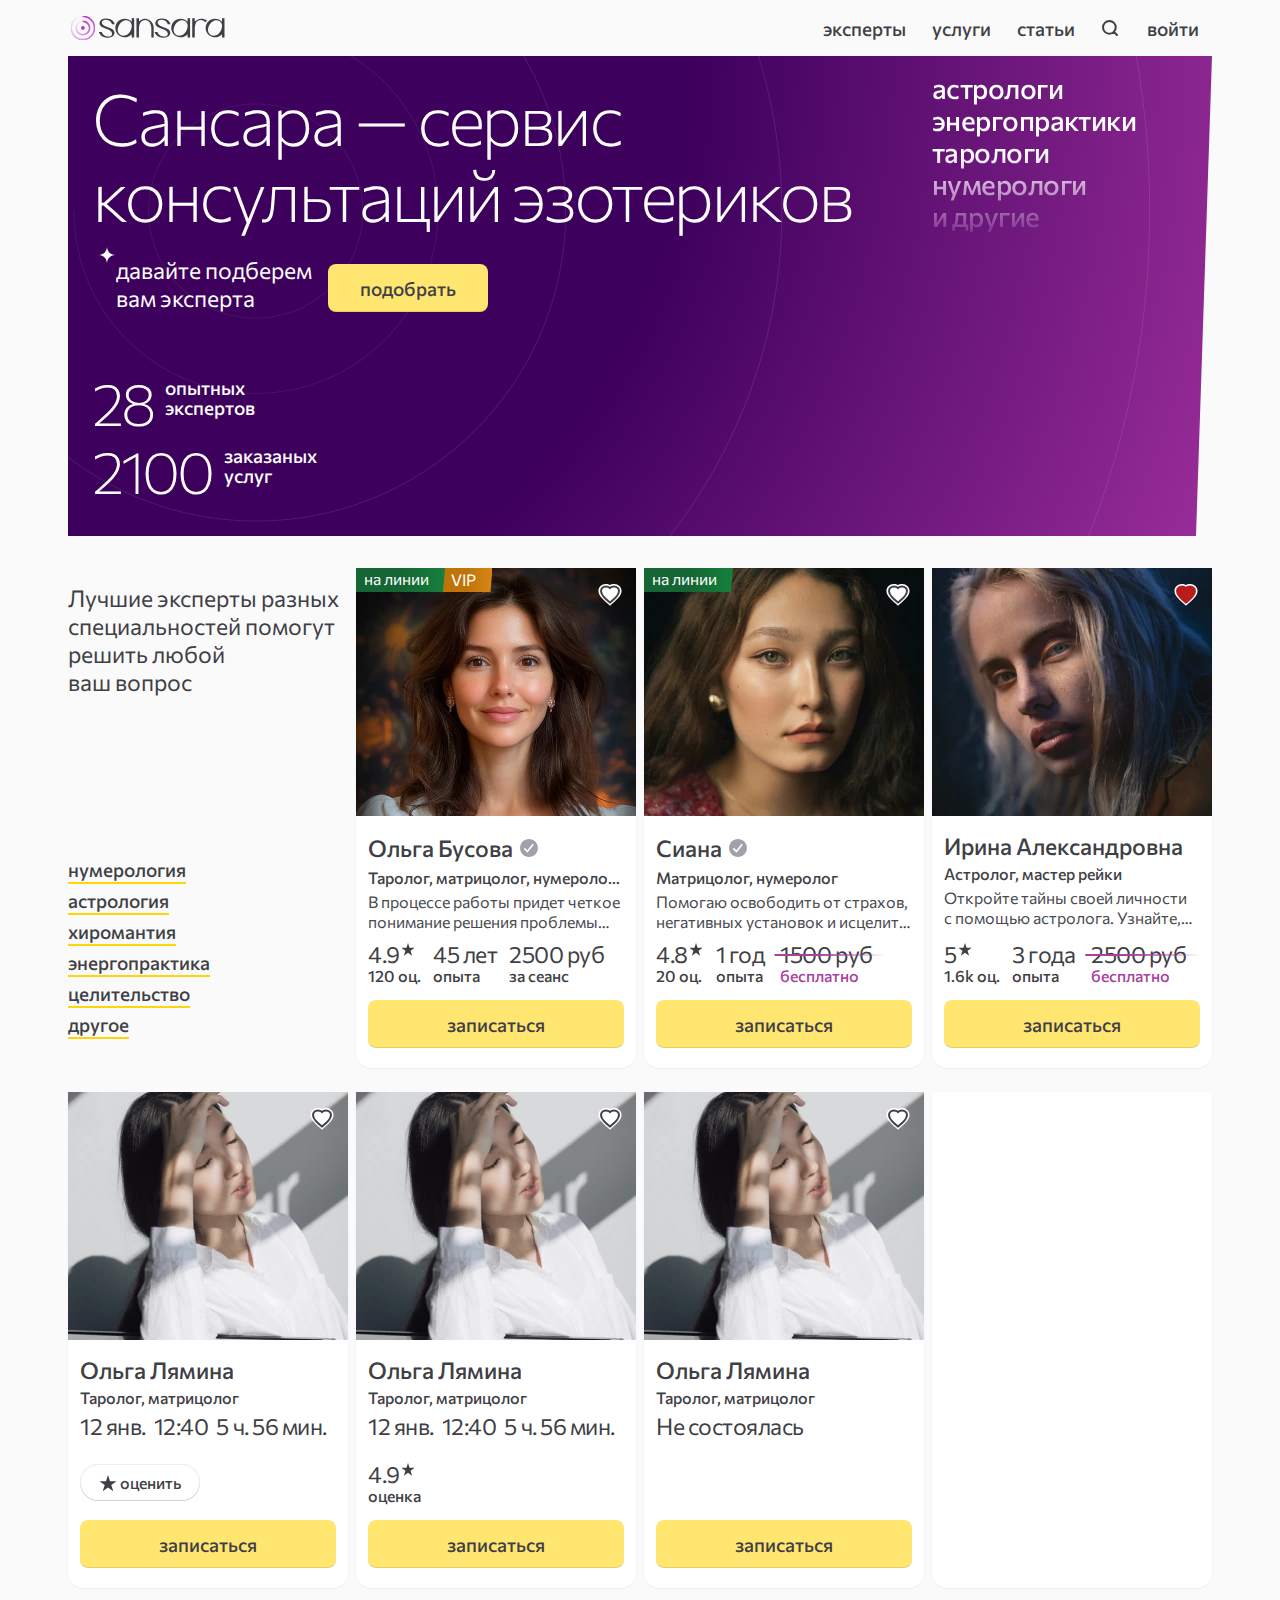
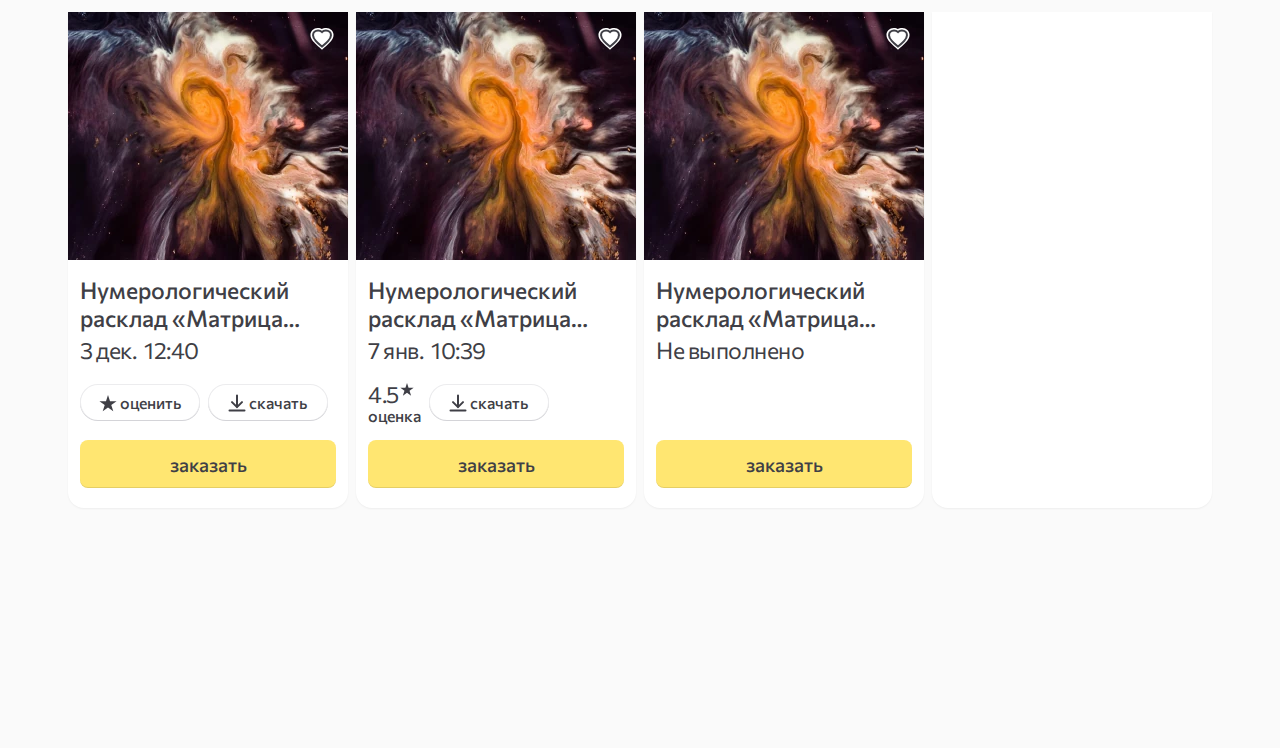
==== commit 4e7ae212: "Stable" ====
--- a/index.html
+++ b/index.html
@@ -54,7 +54,7 @@
   <link rel="stylesheet" href="css/style.css">
   <link rel="stylesheet" href="css/utils.css">
   <link rel="stylesheet" href="css/modal.css">
-  <link rel="stylesheet" href="css/page-index.css?v0.0.8">
+  <link rel="stylesheet" href="css/page-index.css?v0.0.11">
 </head>
 
 <body class="page-index">
@@ -276,7 +276,7 @@
               <div class="marker-set card-one_head-left">
                 <span class="marker-one marker-one--size-s marker-one--theme-vip"
                   aria-label="Категория эксперта">
-                  vip
+                  VIP
                 </span>
                 <span class="marker-one marker-one--size-s marker-one--theme-online"
                   aria-label="Статус эксперта">
--- a/css/style.css
+++ b/css/style.css
@@ -308,6 +308,7 @@
   align-items: center;
   background: var(--_bg-fill);
   block-size: var(--_self-size);
+  padding-block-end: 0.25rem;
   font-size: var(--_typo-size);
   line-height: normal;
   font-weight: var(--_typo-weight);
@@ -315,71 +316,43 @@
   clip-path: polygon(0 0, 100% 0, calc(100% - var(--_clip-path-pad)) 100%, 0% 100%);
 }
 
-.marker-one--theme-online {
-  --_bg-fill: linear-gradient(to right, var(--ui-green-800) 50%, var(--ui-green-700));
-}
-
-.marker-one--theme-offline {
-  --_bg-fill: linear-gradient(to right, var(--ui-gray-600) 50%, var(--ui-gray-500));
-}
-
-.marker-one--theme-vip {
-  --_bg-fill: linear-gradient(to right, #bf740a 50%, #d88614);
-}
-
-.marker-one--theme-top {
-  --_bg-fill: linear-gradient(to right, #ae0985 50%, #d714a6);
-}
-
 .marker-one--size-s {
   --_self-size: 1.5rem;
   --_pad-inline: 0.5rem 1rem;
   --_typo-size: var(--typo-xs-fs);
   --_typo-weight: 400;
-  padding-block-end: 0.25rem;
-}
-
-.marker-one--size-s + .marker-one--size-s,
-.marker-one--size-s-m + .marker-one--size-s-m {
+}
+
+.marker-one--size-m {
+  --_self-size: 1.75rem;
+  --_pad-inline: 0.5rem 1rem;
+  --_typo-size: var(--typo-s-fs);
+  --_typo-weight: 400;
+  letter-spacing: -.02em;
+}
+
+.marker-one + .marker-one {
   margin-inline-end: calc(var(--_clip-path-pad) * -1);
 }
 
-.marker-one--size-s:is(.marker-one--theme-vip) {
-  --_typo-size: var(--typo-2xs-fs);
-  --_typo-weight: 500;
-  padding-block-end: 0;
-  text-transform: uppercase;
-}
-
-@media (width <=767px) {
-  .marker-one--size-s-m {
-    --_self-size: 1.5rem;
-    --_pad-inline: 0.5rem 1rem;
-    --_typo-size: var(--typo-xs-fs);
-    --_typo-weight: 400;
-    padding-block-end: 0.25rem;
-  }
-}
-
-.marker-one--theme-accent {
-  padding-block-end: 0;
-  text-transform: uppercase;
-}
-
-@media (width >=768px) {
-  .marker-one--size-s-m {
-    --_self-size: 2rem;
-    --_pad-inline: 0.75rem 1.5rem;
-    --_typo-size: var(--typo-m-fs);
-    --_typo-weight: 400;
-    padding-block-end: 0.25rem;
-    letter-spacing: -.02em;
-  }
-
-  .marker-one--size-s-m:is(.marker-one--theme-accent) {
-    --_typo-size: var(--typo-s-fs);
-    --_typo-weight: 500;
-  }
+.marker-one--theme-online {
+  --_bg-fill: linear-gradient(to right, var(--ui-green-800) 50%, var(--ui-green-700));
+}
+
+.marker-one--theme-offline {
+  --_bg-fill: linear-gradient(to right, var(--ui-gray-600) 50%, var(--ui-gray-500));
+}
+
+.marker-one--theme-vip {
+  --_bg-fill: linear-gradient(to right, #bf740a 50%, #d88614);
+  padding-block-end: 0.125rem;
+  letter-spacing: .01em;
+}
+
+.marker-one--theme-top {
+  --_bg-fill: linear-gradient(to right, #ae0985 50%, #d714a6);
+  padding-block-end: 0.125rem;
+  letter-spacing: .01em;
 }
 
 .marker-set {
--- a/css/page-index.css
+++ b/css/page-index.css
@@ -7,7 +7,7 @@
   .showcase-one {
     background:
       left top / 38rem auto no-repeat url("/assets/images/showcase-bg-one_phone.png?v4"),
-      linear-gradient(150deg, var(--primary-550) 50%, var(--primary-400));
+      linear-gradient(150deg, var(--primary-600) 50%, var(--primary-400));
     padding-block: 1.5rem 1.75rem;
     padding-inline: 0.75rem;
     /* clip-path: polygon(0 0, 100% 0, calc(100% - var(--layout_wrap-pad-inline-phone)) 100%, 0% 100%); */
@@ -25,7 +25,7 @@
     grid-template-rows: max-content auto auto;
     background:
       left top / 75rem auto no-repeat url("/assets/images/showcase-bg-one_desktop.png?v4"),
-      radial-gradient(circle at top left, var(--primary-550) 50%, var(--primary-400));
+      radial-gradient(circle at top left, var(--primary-600) 50%, var(--primary-400));
     /* grid-auto-rows: max-content; */
     min-block-size: 30rem;
     gap: 2rem 1.5rem;
@@ -43,9 +43,9 @@
   .showcase-one_title {
     letter-spacing: -.03em;
     /* margin-bottom: 0.75rem; */
-    font-size: var(--typo-2xl-fs);
-    line-height: 2.5rem;
-    font-weight: 300;
+    font-size: var(--typo-xl-fs);
+    line-height: 2.25rem;
+    font-weight: 400;
   }
 }
 
@@ -71,7 +71,7 @@
     font-size: var(--typo-s-fs);
     line-height: var(--typo-s-lh-m);
     font-weight: 500;
-    margin-block: 0.5rem .75rem;
+    margin-block: 0.5rem 1rem;
   }
 
   .showcase-one_speciality li {
@@ -110,7 +110,7 @@
     align-items: flex-start;
     max-inline-size: 13em;
     padding-inline-start: 1.25rem;
-    row-gap: 0.5rem;
+    row-gap: 0.75rem;
   }
 }
 
@@ -129,17 +129,17 @@
 
 @media (width <=767px) {
   .showcase-one_cta-icon {
-    inset-block-start: -0.5rem;
-    inset-inline-start: -0.875rem;
+    inset-block-start: -0.375rem;
+    inset-inline-start: -0.75rem;
     block-size: 0.875rem;
   }
 }
 
 @media (width >=768px) {
   .showcase-one_cta-icon {
-    inset-block-start: -0.75rem;
-    inset-inline-start: -1.25rem;
-    block-size: 1.25rem;
+    inset-block-start: -0.625rem;
+    inset-inline-start: -1.125rem;
+    block-size: 1.125rem;
   }
 }
 
@@ -195,7 +195,7 @@
   .showcase-one_features {
     display: flex;
     flex-wrap: wrap;
-    margin-block-start: 1rem;
+    margin-block-start: 1.5rem;
     gap: .75rem;
   }
 }
@@ -216,7 +216,7 @@
 
 @media (width <=767px) {
   .showcase-one_features-item {
-    align-items: center;
+    align-items: flex-start;
     column-gap: 0.25rem;
   }
 }
@@ -231,12 +231,13 @@
 @media (width <=767px) {
   .showcase-one_features-number {
     letter-spacing: -0.03em;
-    font-size: var(--typo-xl-fs);
+    font-size: var(--typo-2xl-fs);
     line-height: 2.5rem;
     font-weight: 300;
   }
 
   .showcase-one_features-text {
+    margin-block-start: -0.25rem;
     font-size: var(--typo-xs-fs);
     line-height: 1rem;
     font-weight: 500;
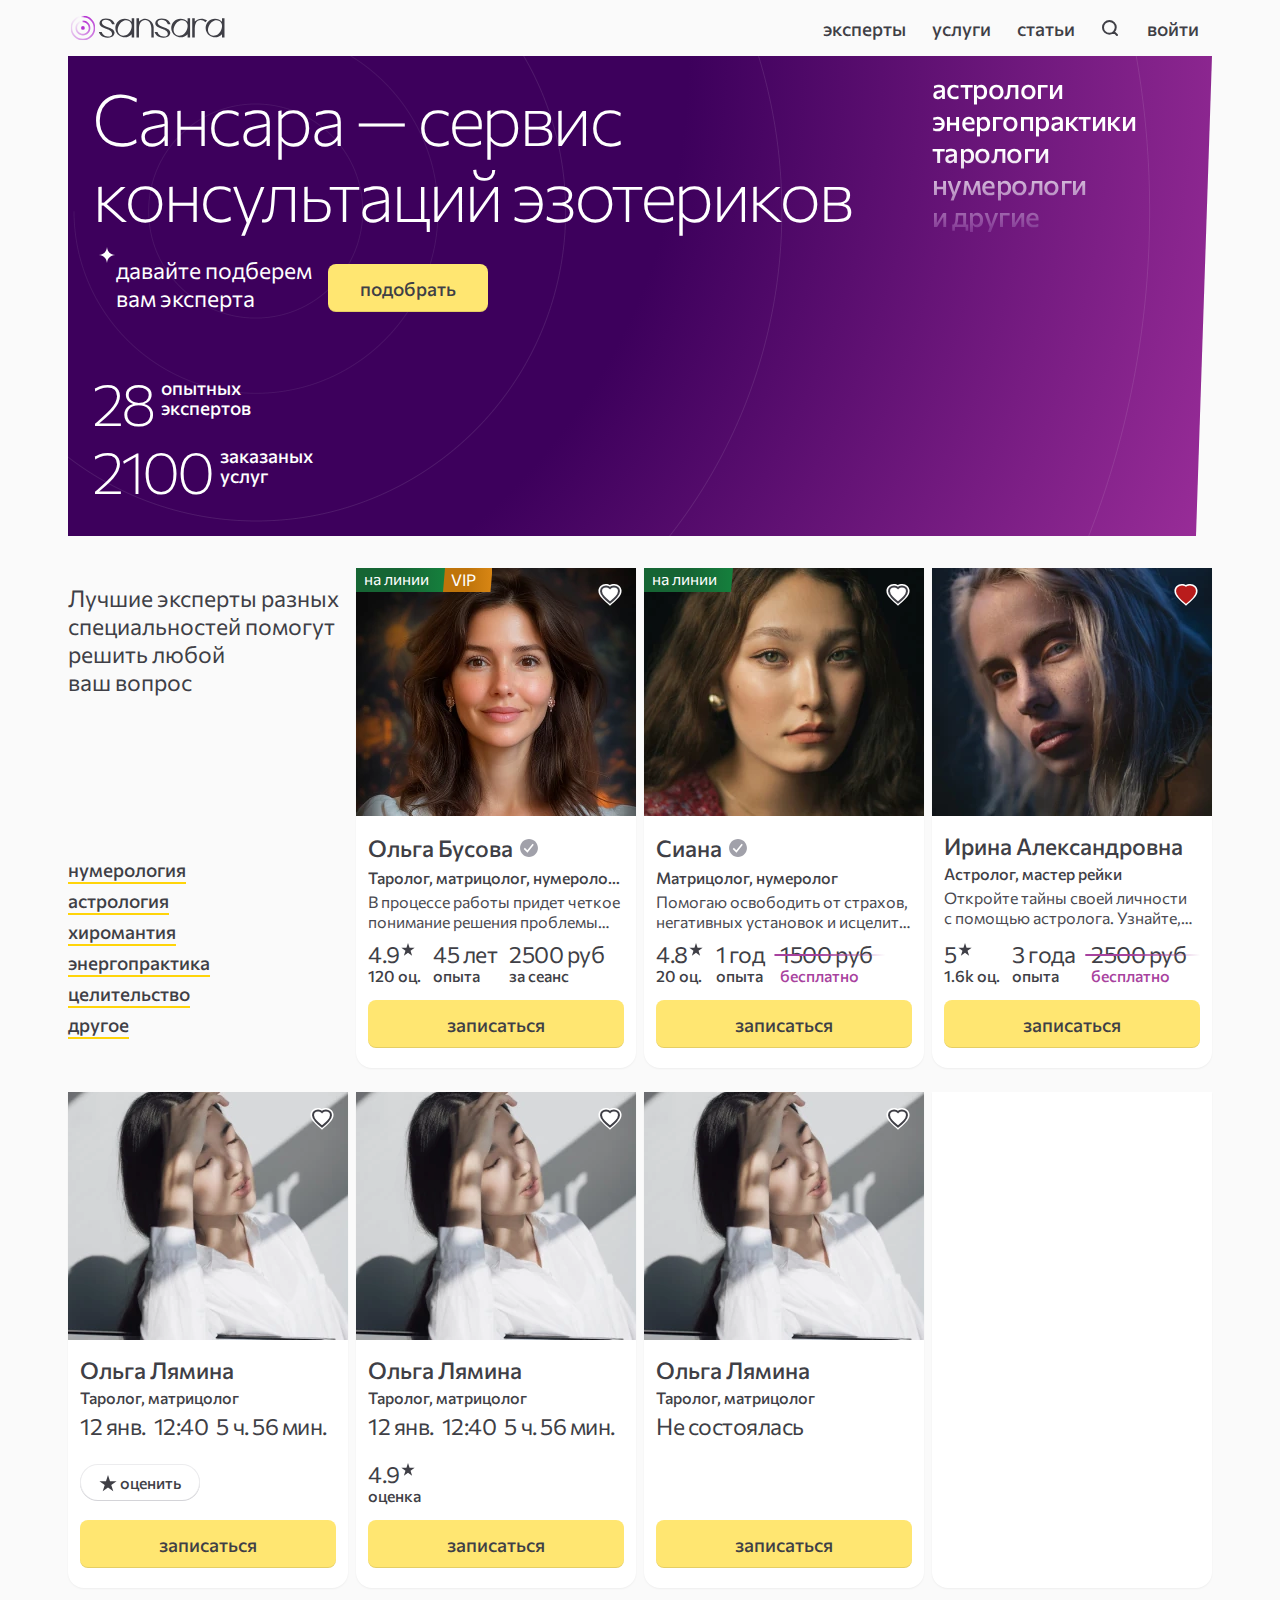
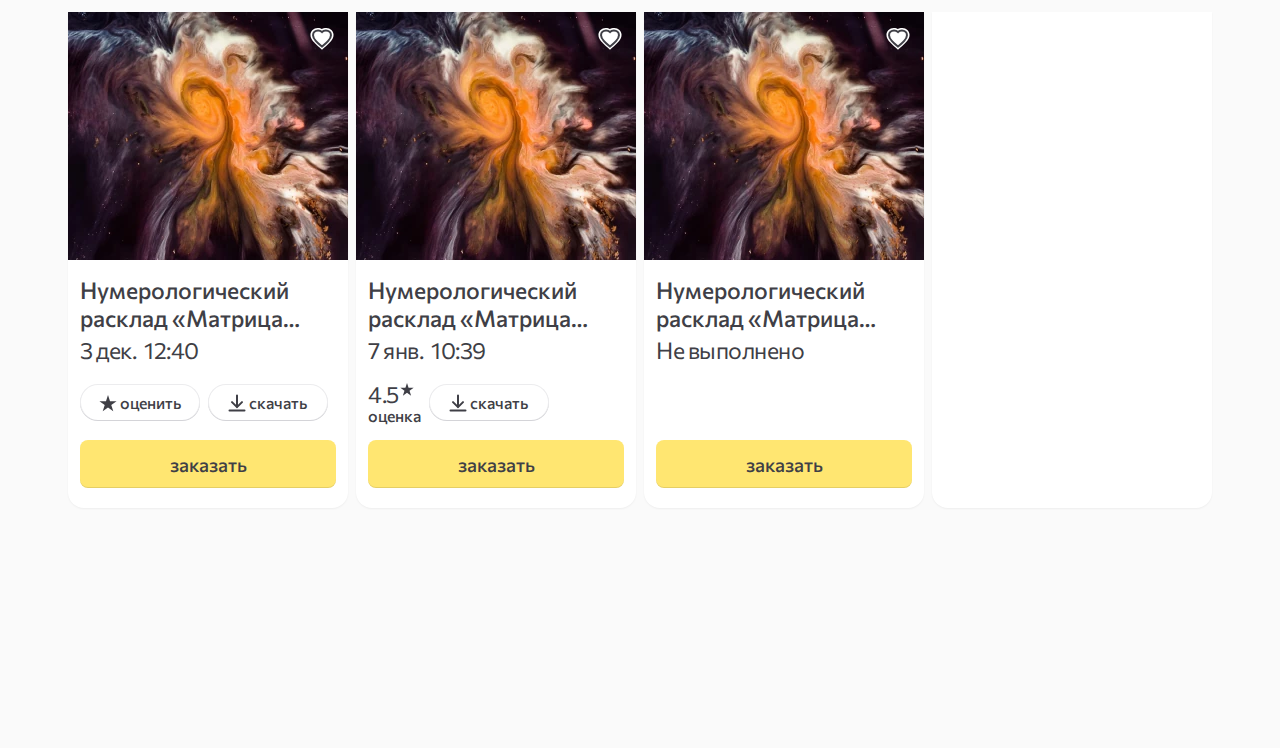
==== commit 7a68eba8: "Stable" ====
--- a/index.html
+++ b/index.html
@@ -54,7 +54,7 @@
   <link rel="stylesheet" href="css/style.css">
   <link rel="stylesheet" href="css/utils.css">
   <link rel="stylesheet" href="css/modal.css">
-  <link rel="stylesheet" href="css/page-index.css?v0.0.11">
+  <link rel="stylesheet" href="css/page-index.css?v0.0.12">
 </head>
 
 <body class="page-index">
@@ -147,6 +147,7 @@
   <main style="padding-block-end: 12.5rem;">
     <div class="bg-fafafa">
       <div class="wrapper">
+
         <section class="showcase-one showcase-one--fit-1">
           <h1 class="showcase-one_title">
             Сансара&nbsp;— сервис консультаций эзотериков
@@ -231,6 +232,7 @@
             </div>
           </div>
         </section>
+
       </div>
     </div>
 
@@ -239,11 +241,6 @@
         <section class="page-index_listing-one">
           <!-- <header class="grid__item grid__item_about"> -->
           <header class="caption-one page-index_listing-one-caption">
-            <!-- <h2>
-              <a href="experts" class="grid__title">
-                Эксперты
-              </a>
-            </h2> -->
             <h2 class="caption-one_title">
               Лучшие эксперты разных специальностей помогут решить любой ваш&nbsp;вопрос
             </h2>
@@ -260,6 +257,7 @@
               </ul>
             </nav>
           </header>
+
           <article class="card-one card-one--fit-one">
             <div class="card-one_head">
               <a class="card-one_avatar" href="#"
@@ -362,6 +360,7 @@
               </div>
             </div>
           </article>
+
           <article class="card-one card-one--fit-one">
             <div class="card-one_head">
               <a class="card-one_avatar" href="#" aria-label="Перейти в профиль эксперта Сиана">
--- a/css/page-index.css
+++ b/css/page-index.css
@@ -224,7 +224,7 @@
 @media (width >=768px) {
   .showcase-one_features-item {
     align-items: flex-start;
-    column-gap: 0.75rem;
+    column-gap: 0.5rem;
   }
 }
 
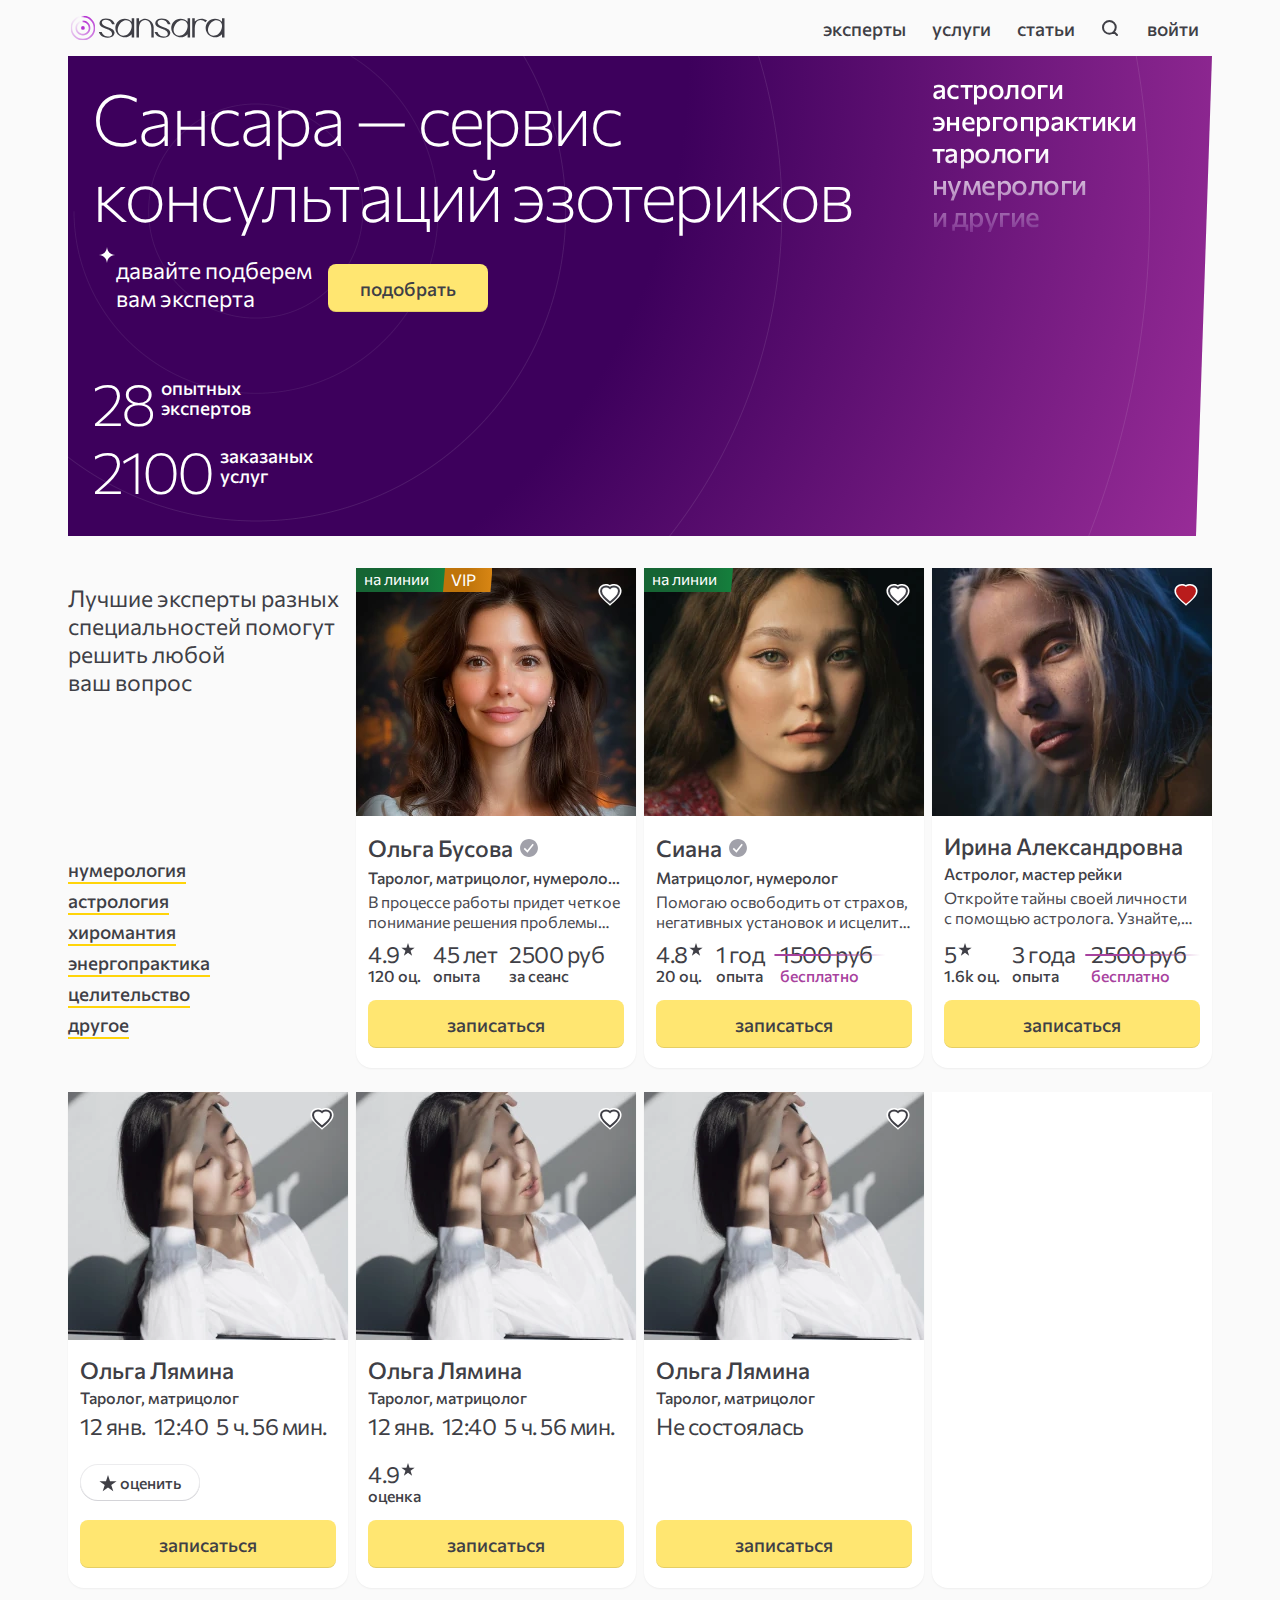
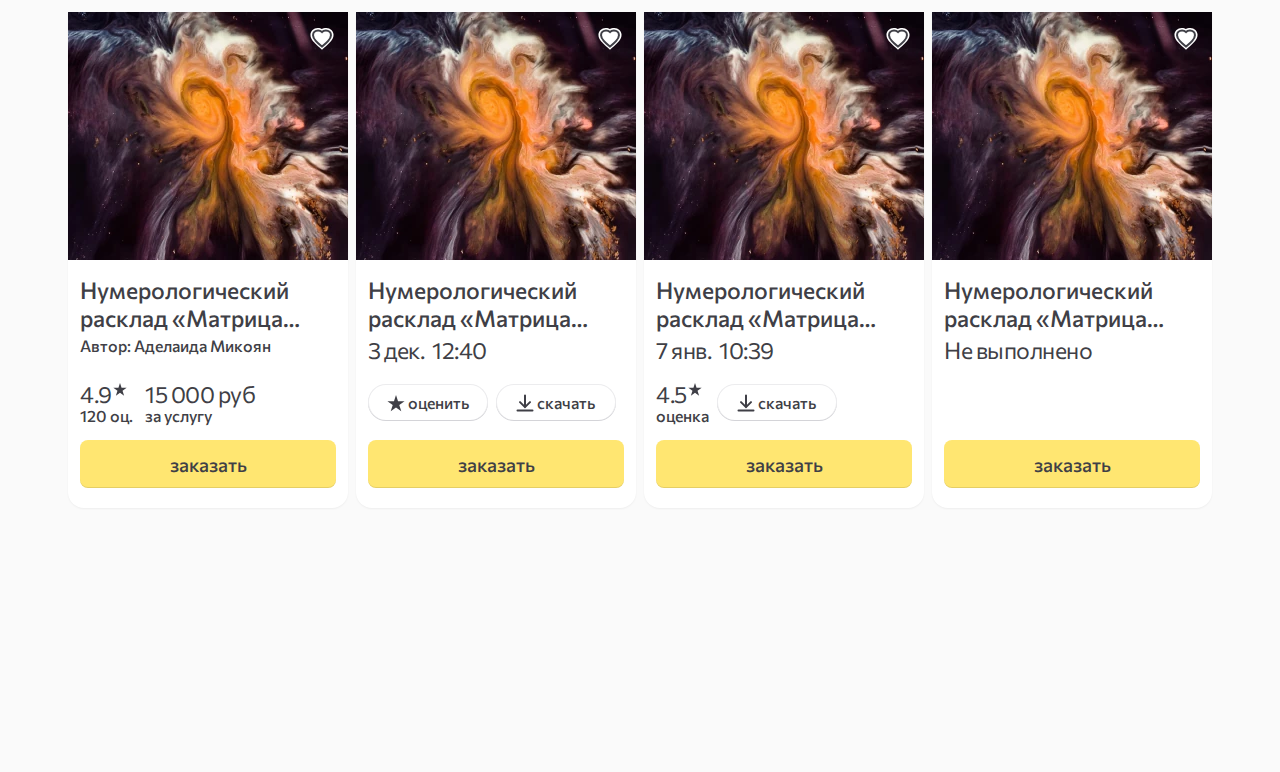
==== commit f425aadf: "Add basic serivce card" ====
--- a/index.html
+++ b/index.html
@@ -755,6 +755,72 @@
                     height="280" alt="Эксперт Имя Эксперта">
                 </picture>
               </a>
+              <div class="card-one_head-right">
+                <button class="js-button-fav button-fav button-fav--size-s"
+                  aria-label="Добавить в избранное">
+                  <svg class="button-fav_icon" width="28" height="28" viewBox="0 0 28 28"
+                    fill="none" xmlns="http://www.w3.org/2000/svg">
+                    <path class="outer" fill-rule="evenodd" clip-rule="evenodd"
+                      d="M18.3837 4.01611C22.2362 4.01611 25.5657 7.3 25.5657 10.7059C25.5657 13.7828 24.0582 15.9752 22.2 18.1C19.7645 20.8849 16.7894 23.2845 13.9997 25.7C11.2099 23.2844 8.23555 20.8851 5.8 18.1C3.94299 15.9765 2.42969 13.7837 2.42969 10.7059C2.42969 7.3 5.75654 4.01612 9.60969 4.01612C11.6151 4.01612 13.0824 4.4496 14 5.06791C14.9167 4.44913 16.3792 4.01611 18.3837 4.01611Z" />
+                    <path class="inner"
+                      d="M20.2142 16.7854C18.4036 18.8558 16.5964 20.3663 13.9995 22.6149C11.4025 20.3663 9.59466 18.8558 7.78412 16.7854C6.14977 14.9165 5.03223 13.3392 5.03223 11.1281C5.03223 8.50821 7.27187 6.50659 10.0902 6.50659C12.24 6.50659 13.9995 8.06037 13.9995 8.06037C13.9995 8.06037 15.5 6.50659 17.9034 6.50659C20.7218 6.50659 22.9632 8.50821 22.9632 11.1281C22.9632 13.3392 21.8485 14.9165 20.2142 16.7854Z"
+                      stroke-width="2" />
+                  </svg>
+                </button>
+              </div>
+            </div>
+            <div class="card-one_body">
+              <div class="card-one_body-start">
+                <div class="card-one_body-wrap card-one_body-wrap--fit-1">
+                  <h3 class="card-one_title card-one_title--fit-2 line-clamp">
+                    Нумерологический расклад &laquo;Матрица судьбы&raquo;&nbsp;&mdash; разрываем
+                    порочный круг кармического безбрачия
+                  </h3>
+                </div>
+                <p class="card-one_add line-clamp">
+                  Автор: Аделаида Микоян
+                </p>
+              </div>
+              <div class="card-one_body-end">
+                <div class="card-one_body-wrap card-one_body-wrap--fit-2">
+                  <div class="factoid-one card-one_factoid">
+                    <span class="factoid-one_value factoid-one_value--one" aria-label="Рейтинг">
+                      4.9
+                      <svg class="factoid-one_icon factoid-one_icon--fit-one" width="16" height="16" viewBox="0 0 16 16" fill="none" xmlns="http://www.w3.org/2000/svg" aria-hidden="true">
+                        <path d="M8 1L9.5716 5.83688H14.6574L10.5429 8.82624L12.1145 13.6631L8 10.6738L3.8855 13.6631L5.4571 8.82624L1.3426 5.83688H6.4284L8 1Z" fill="currentColor"></path>
+                      </svg>
+                    </span>
+                    <span class="factoid-one_label" aria-label="Оценок">
+                      120
+                      <span aria-hidden="true">оц.</span>
+                    </span>
+                  </div>
+                  <div class="factoid-one card-one_factoid">
+                    <span class="factoid-one_value" aria-label="Рублей">
+                      15 000
+                      <span aria-hidden="true">руб</span>
+                    </span>
+                    <span class="factoid-one_label">за услугу</span>
+                  </div>
+                </div>
+                <button
+                  class="button-primary button-primary_s card-one_btn-primary">Заказать</button>
+              </div>
+            </div>
+          </article>
+          <article class="card-one card-one--fit-one">
+            <div class="card-one_head">
+              <a class="card-one_avatar" href="#"
+                aria-label="Перейти в профиль эксперта Татьяна Золотухина">
+                <picture class="card-one_avatar-pic" aria-hidden="true">
+                  <source
+                    srcset="storage/uploads/experts/public/127/services/280.webp, storage/uploads/experts/public/127/services/560@2x.webp 2x"
+                    type="image/webp">
+                  <img src="storage/uploads/experts/public/127/services/360.jpg"
+                    srcset="storage/uploads/experts/public/127/services/560@2x.jpg 2x" width="280"
+                    height="280" alt="Эксперт Имя Эксперта">
+                </picture>
+              </a>
               <!-- <div class="marker-set card-one_head-left">
               <span class="marker-one marker-one--theme-offline marker-one--size-s"
                 aria-label="Статус эксперта">
